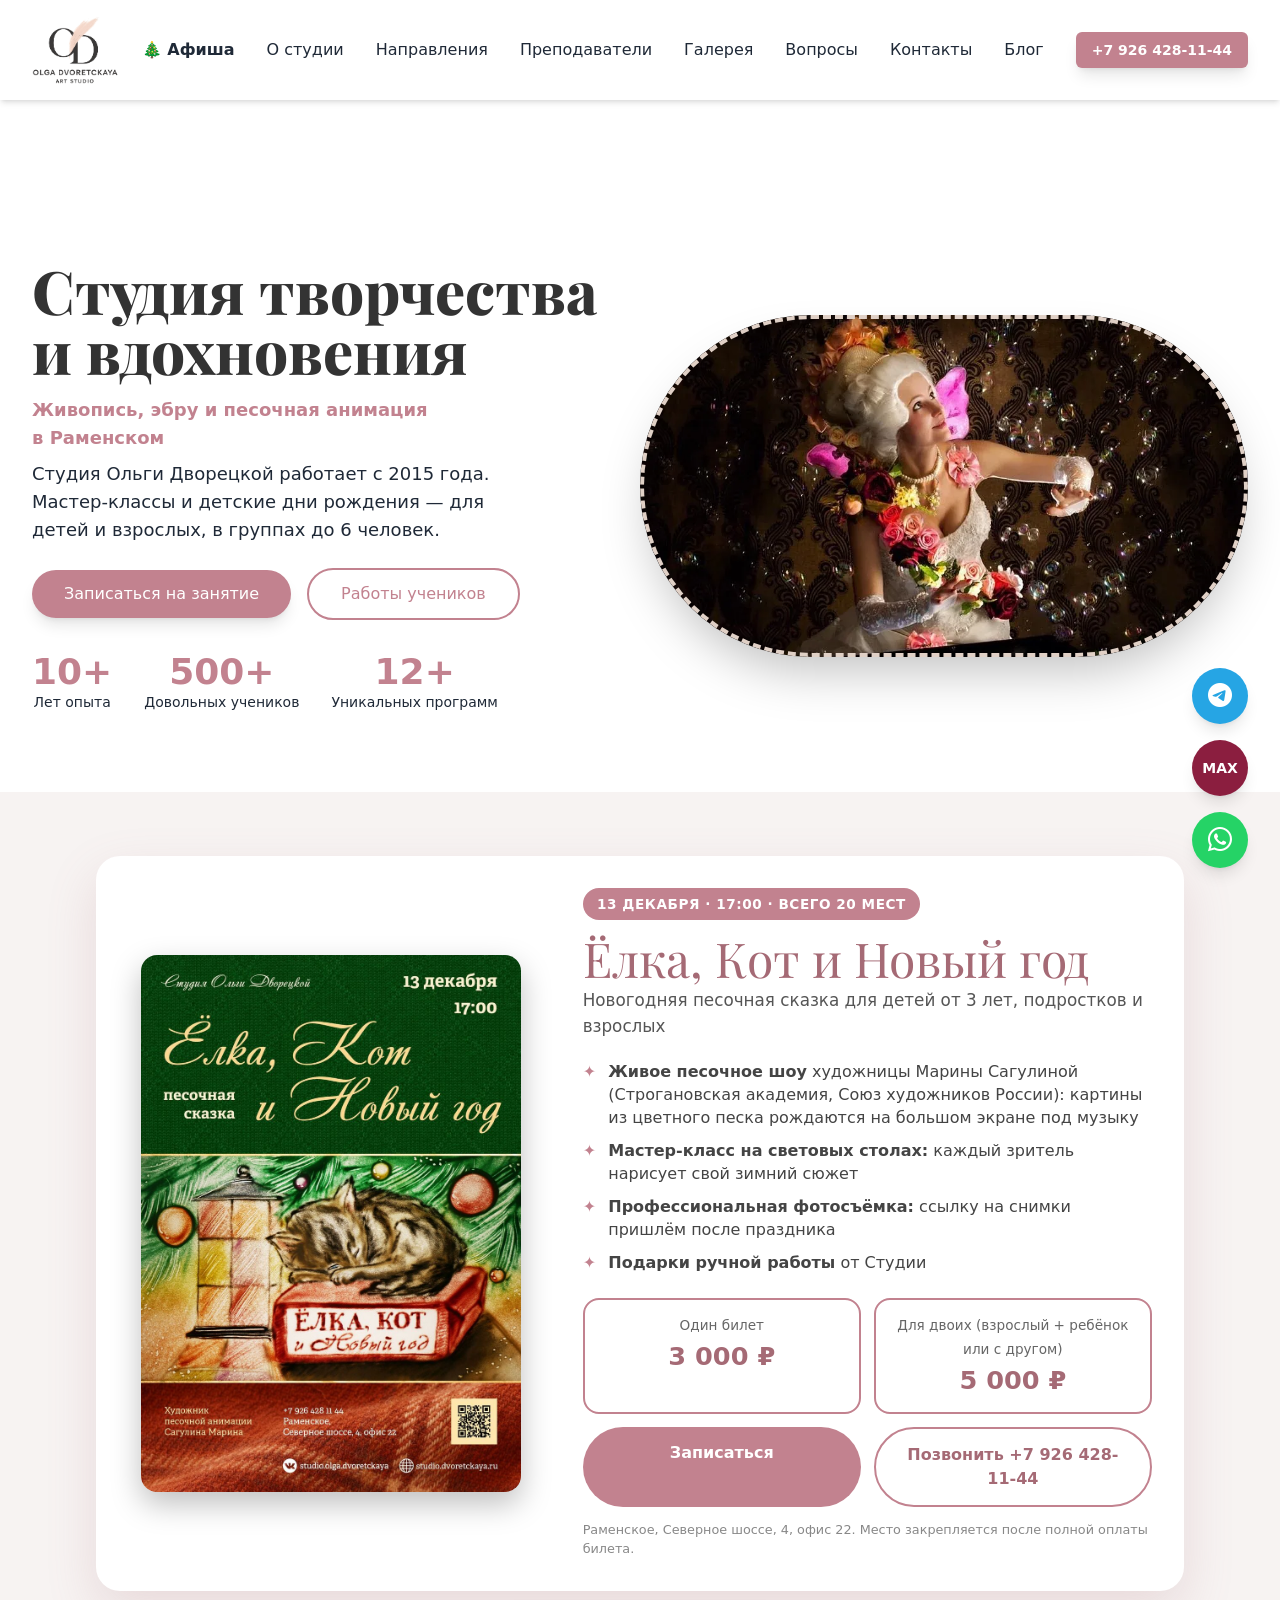
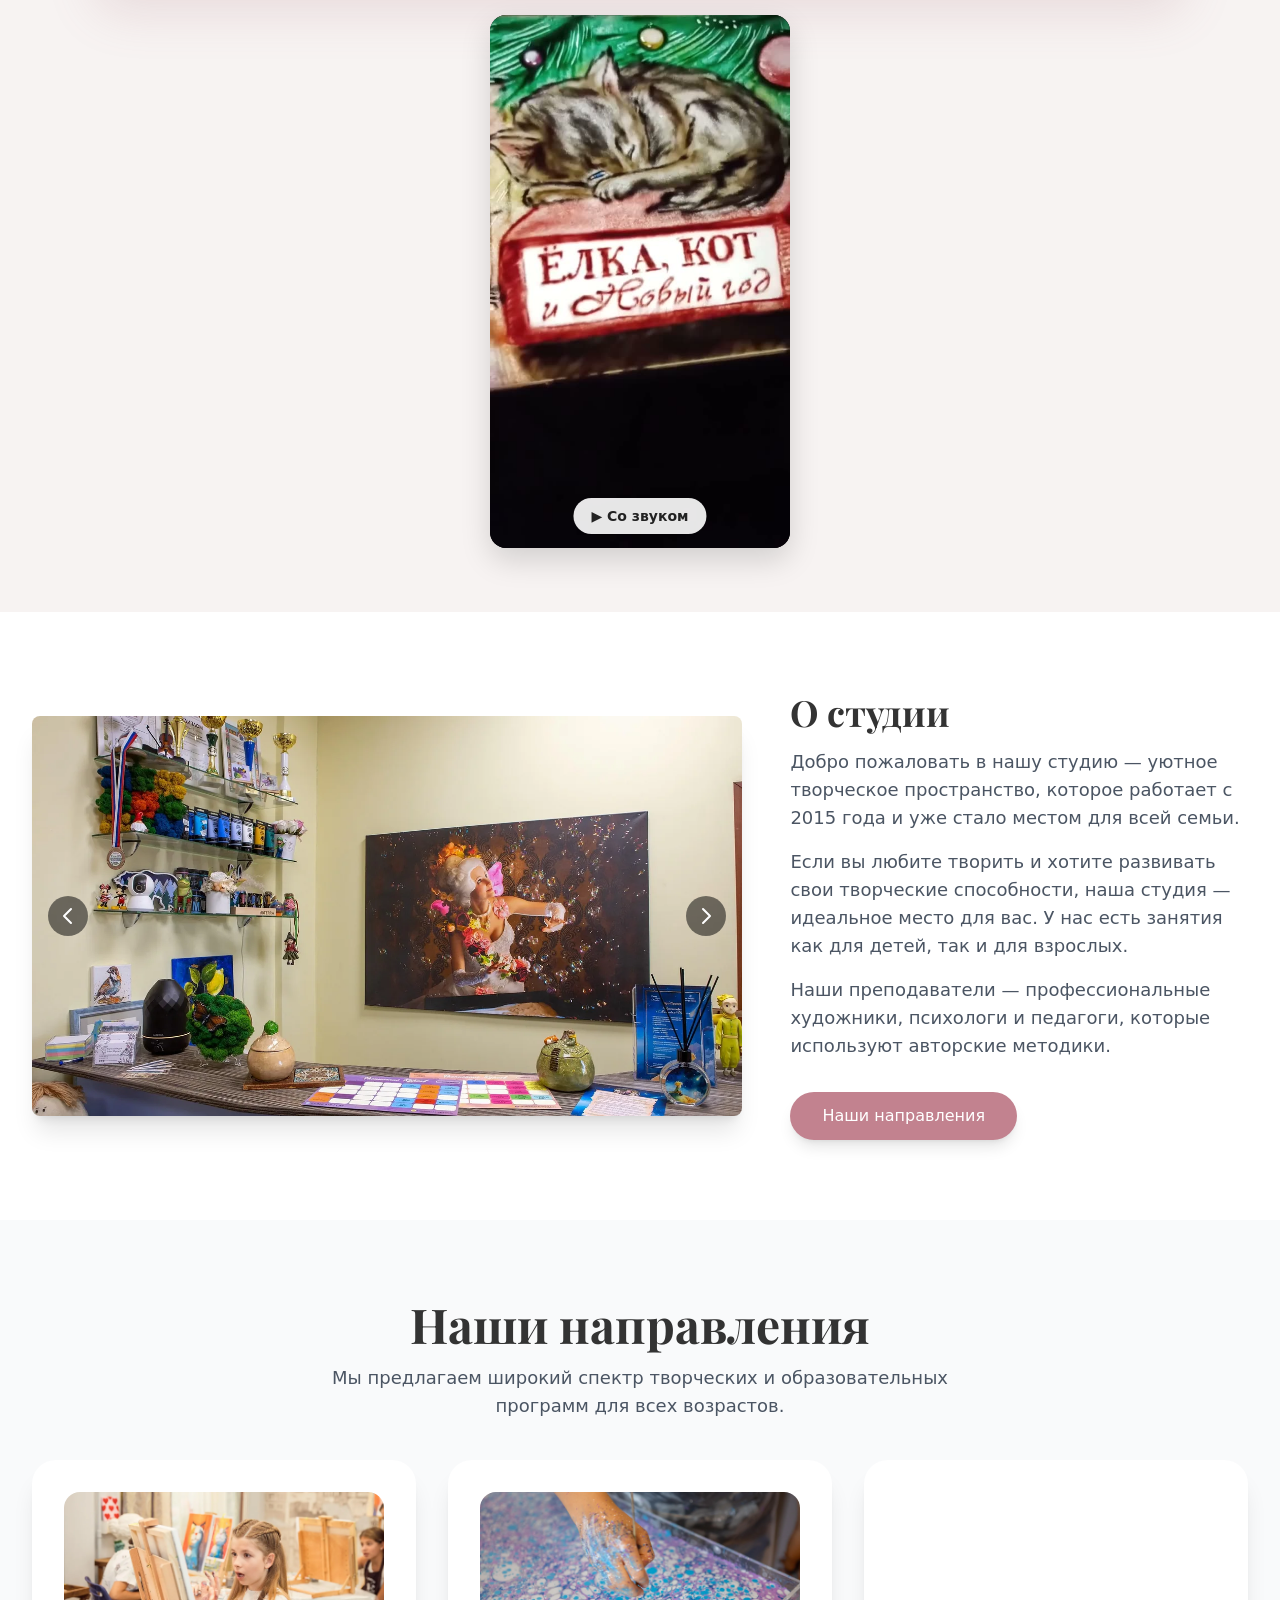
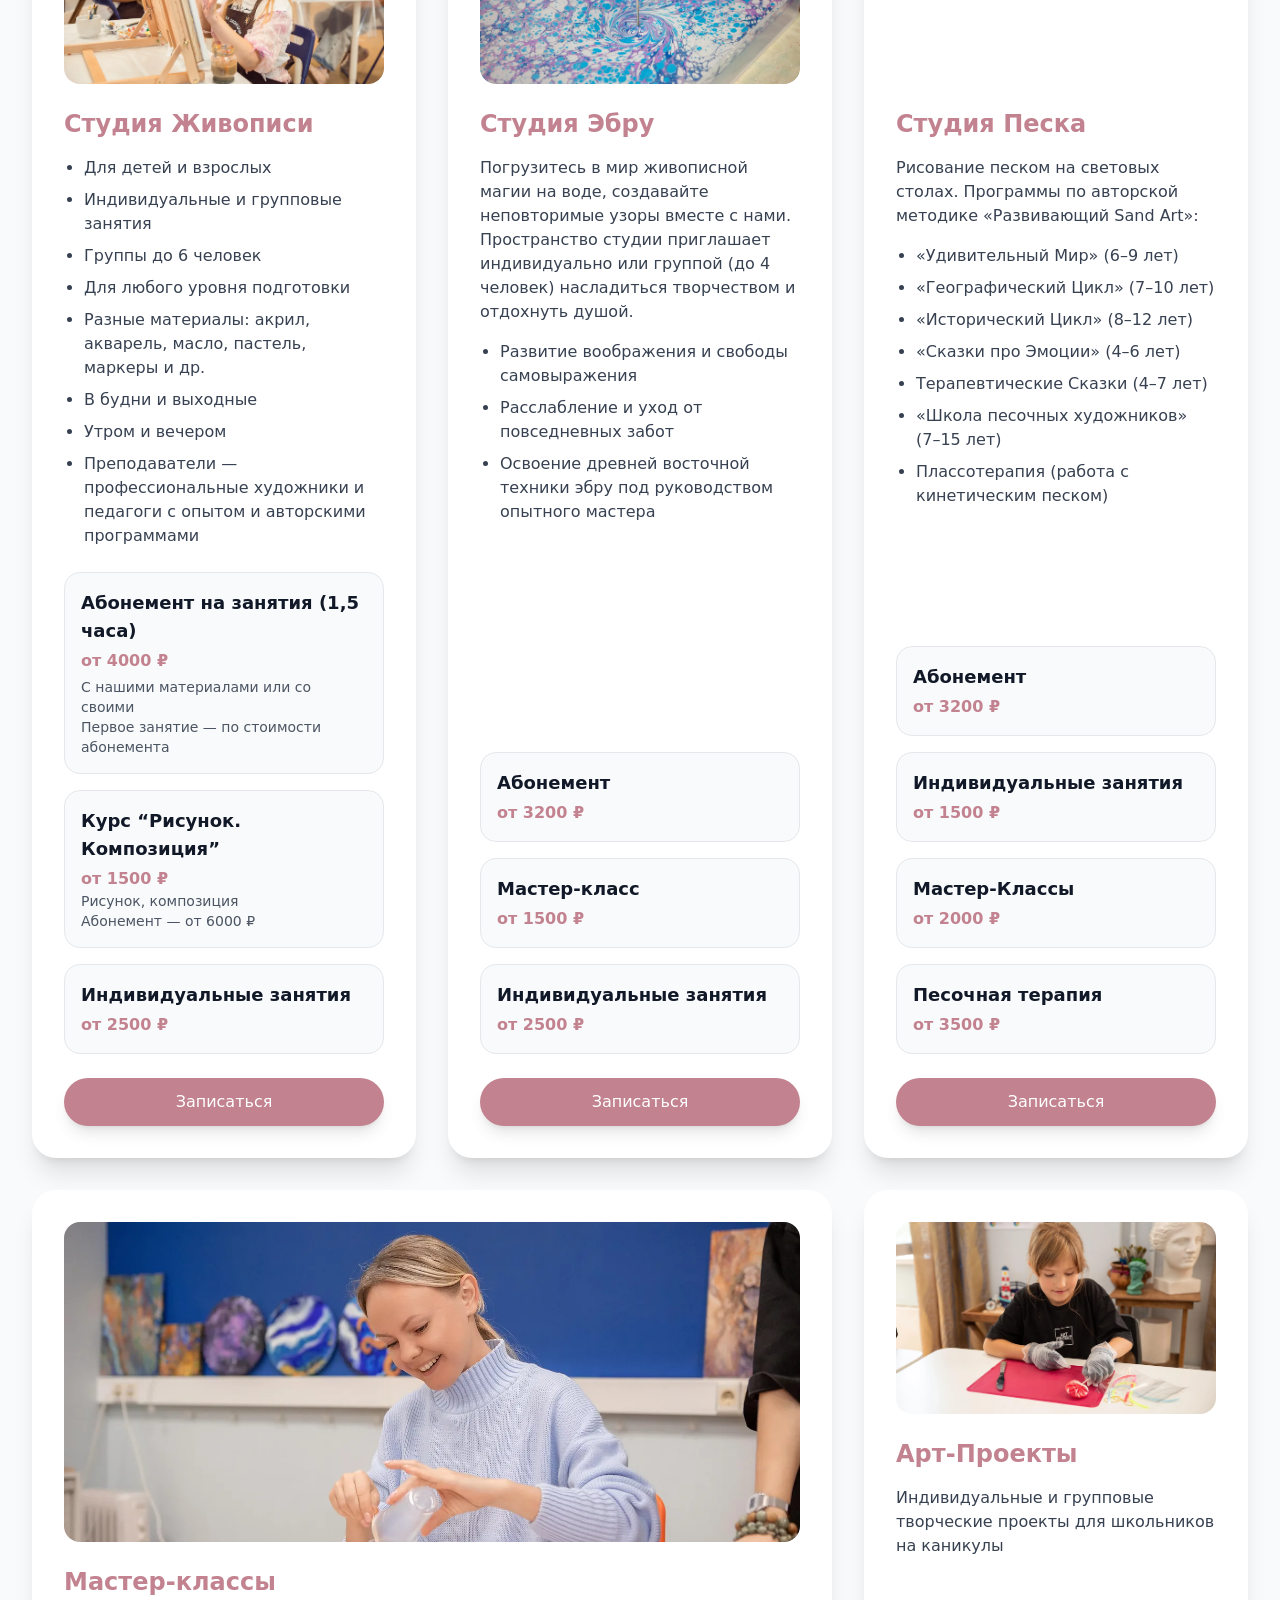
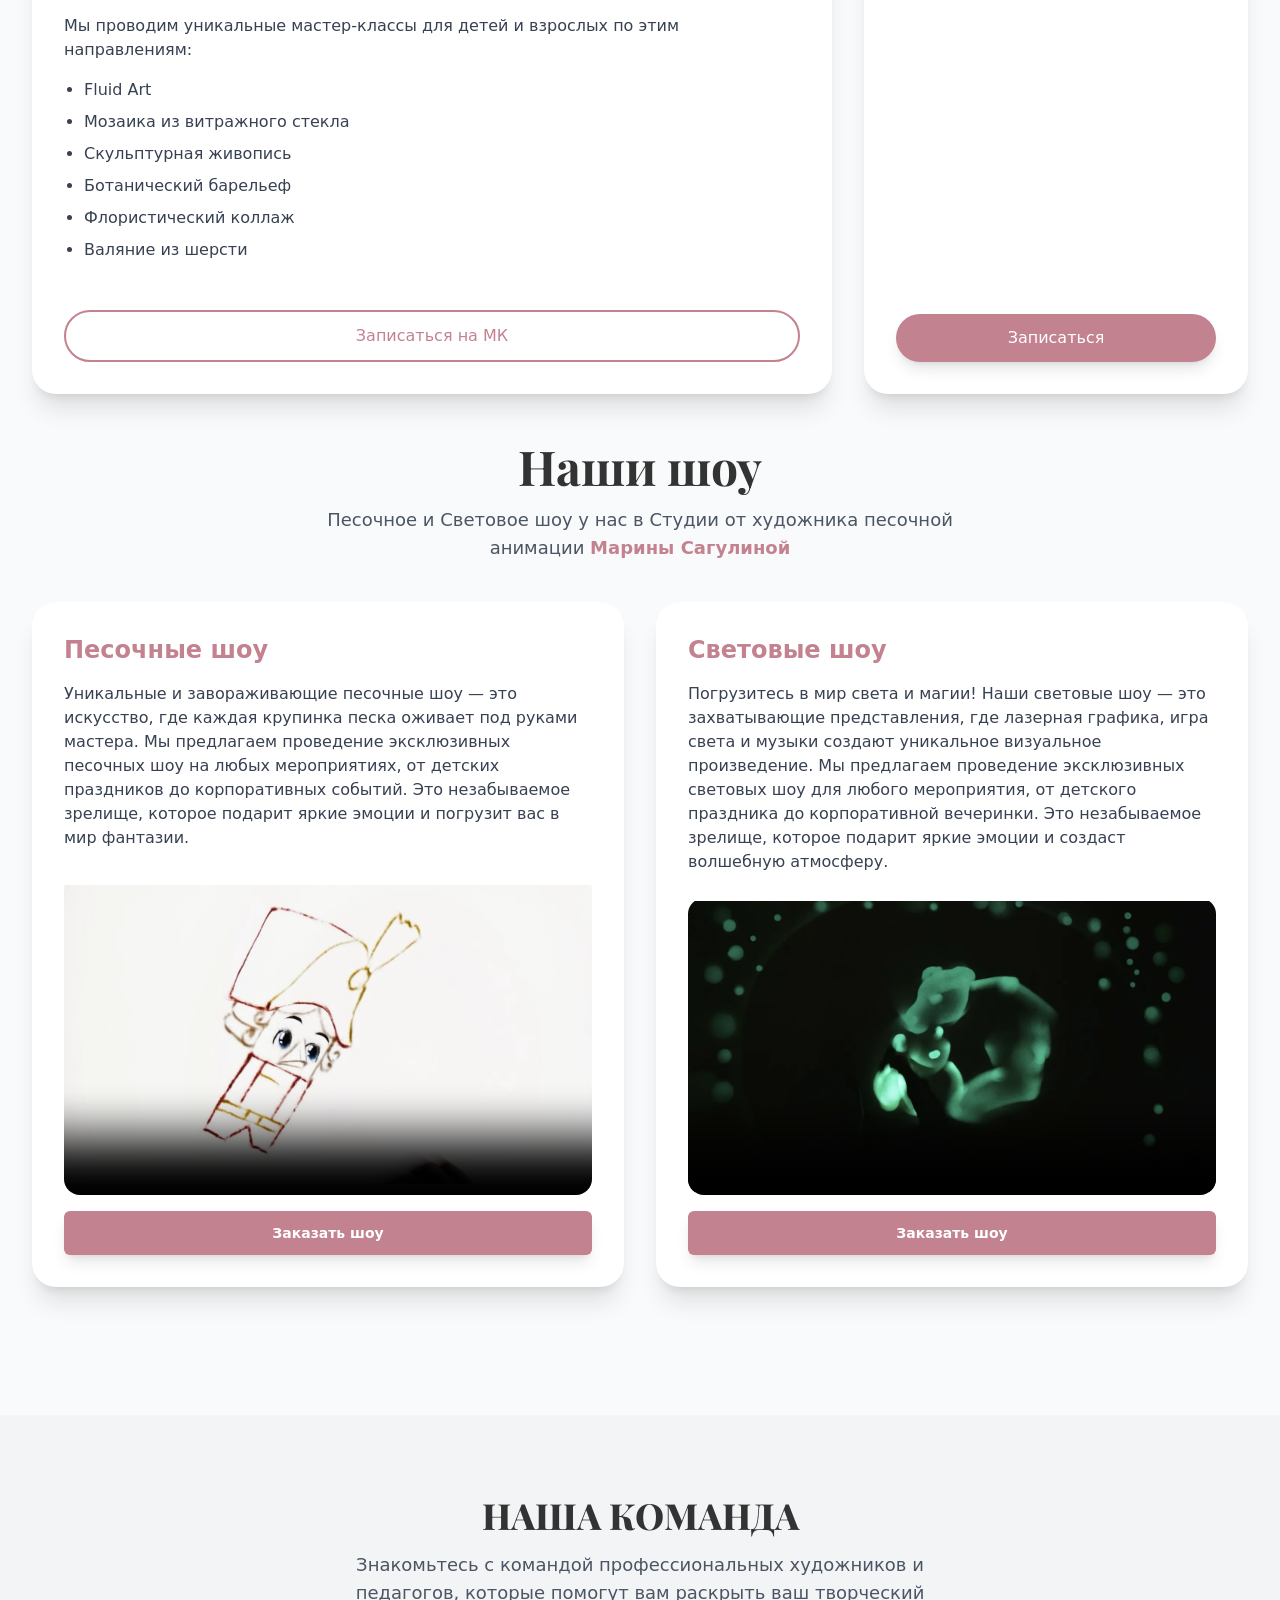
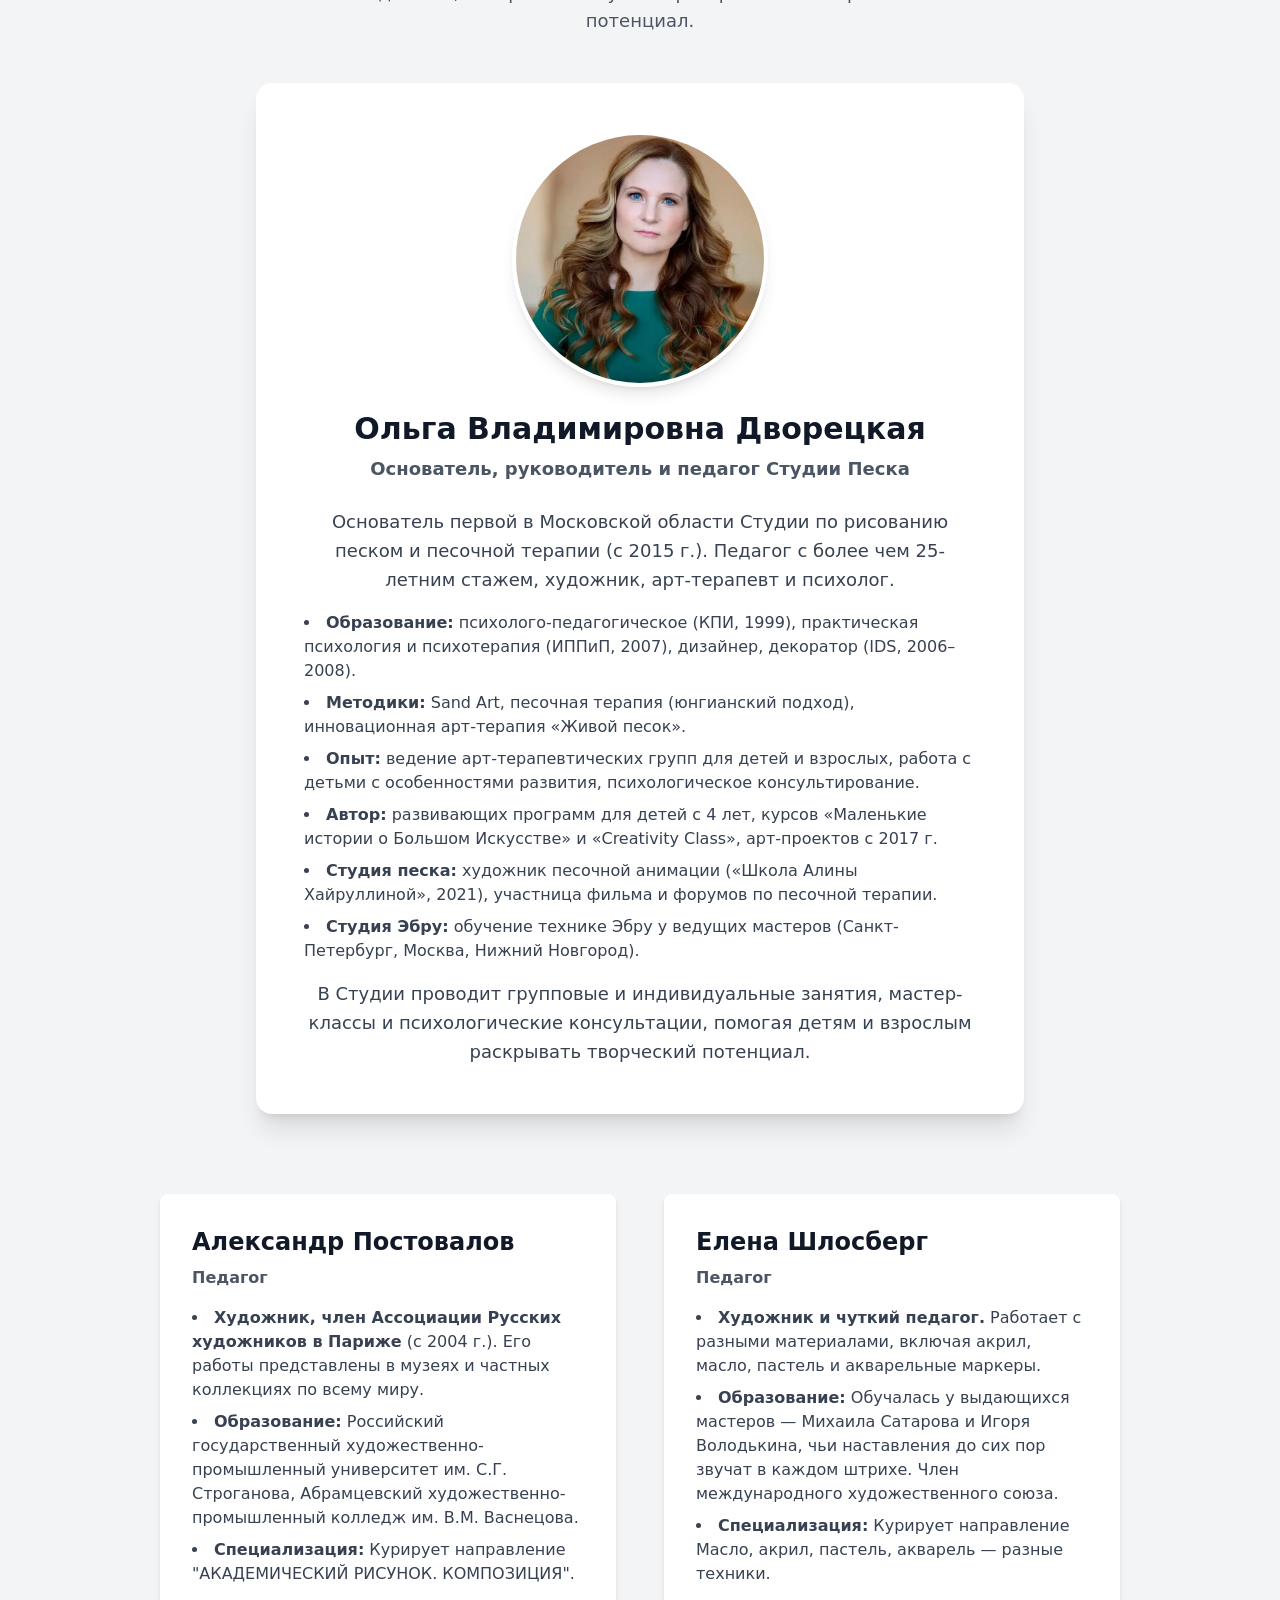
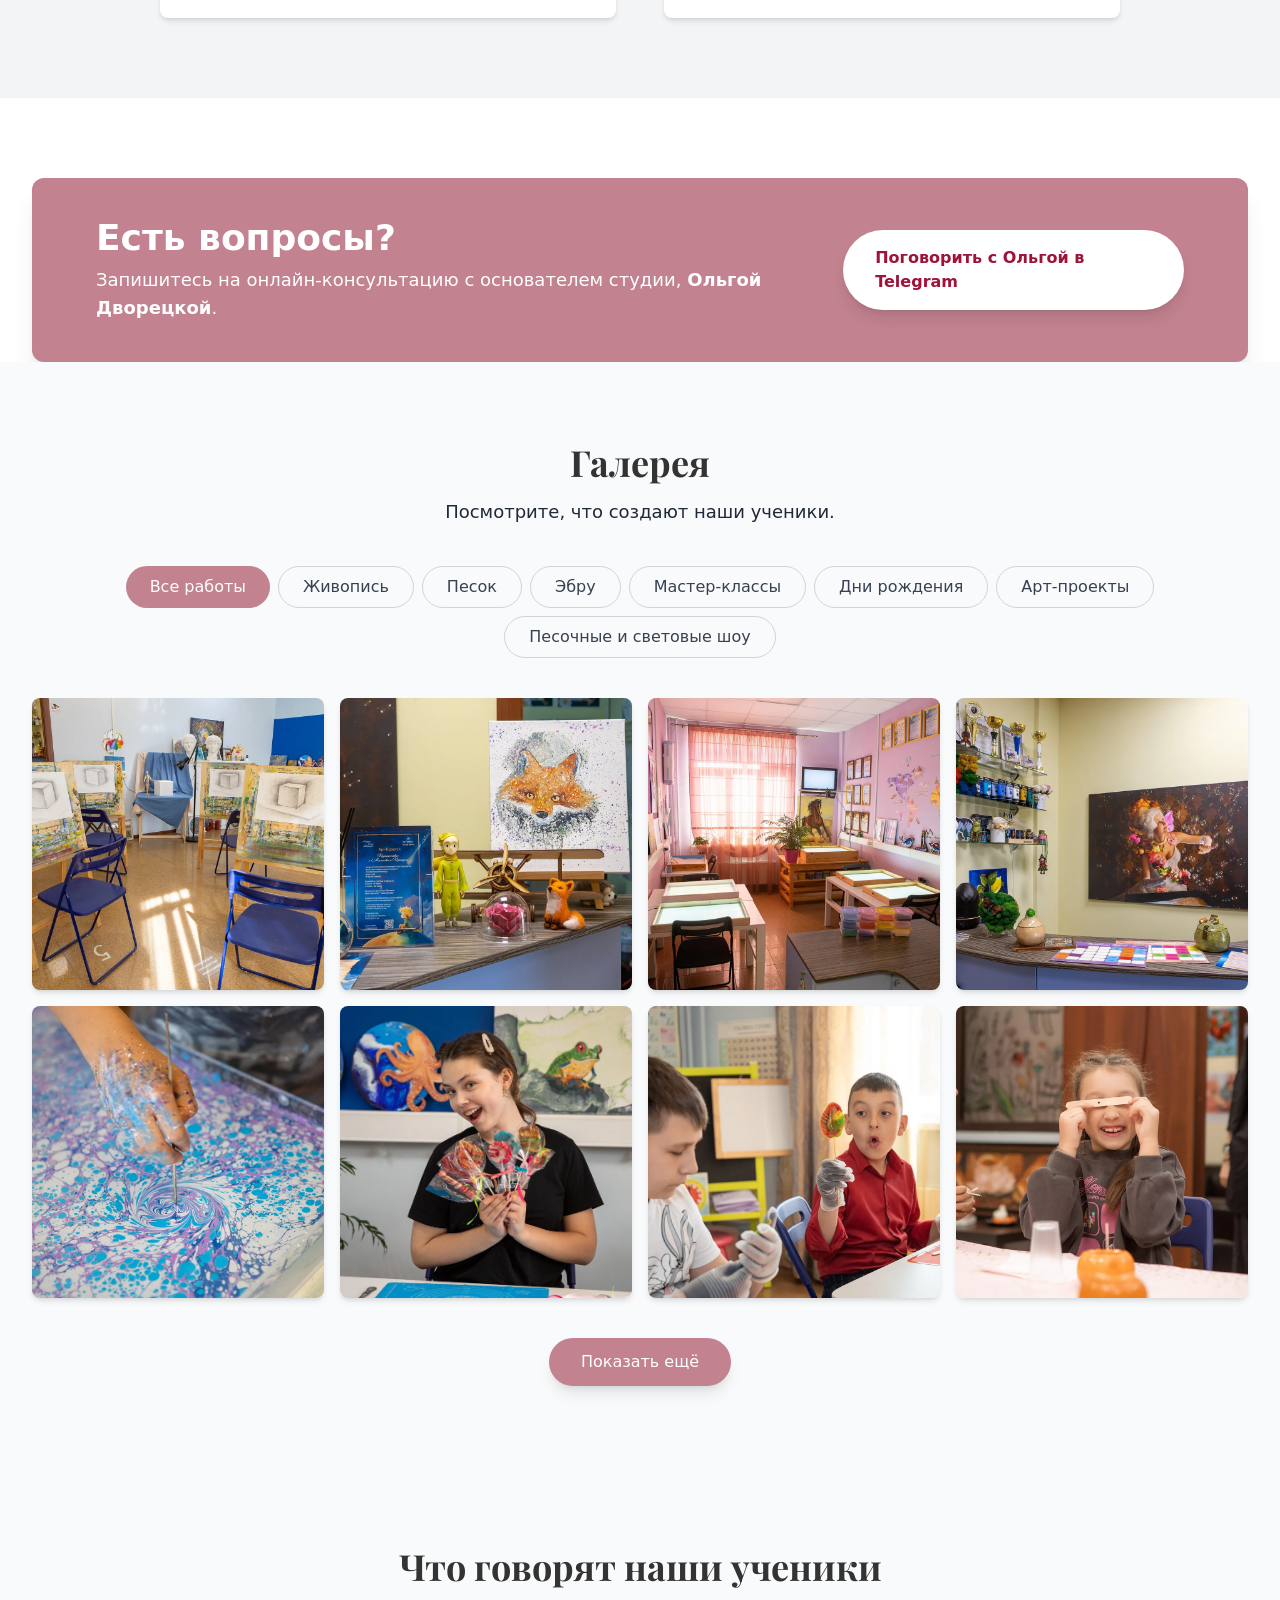
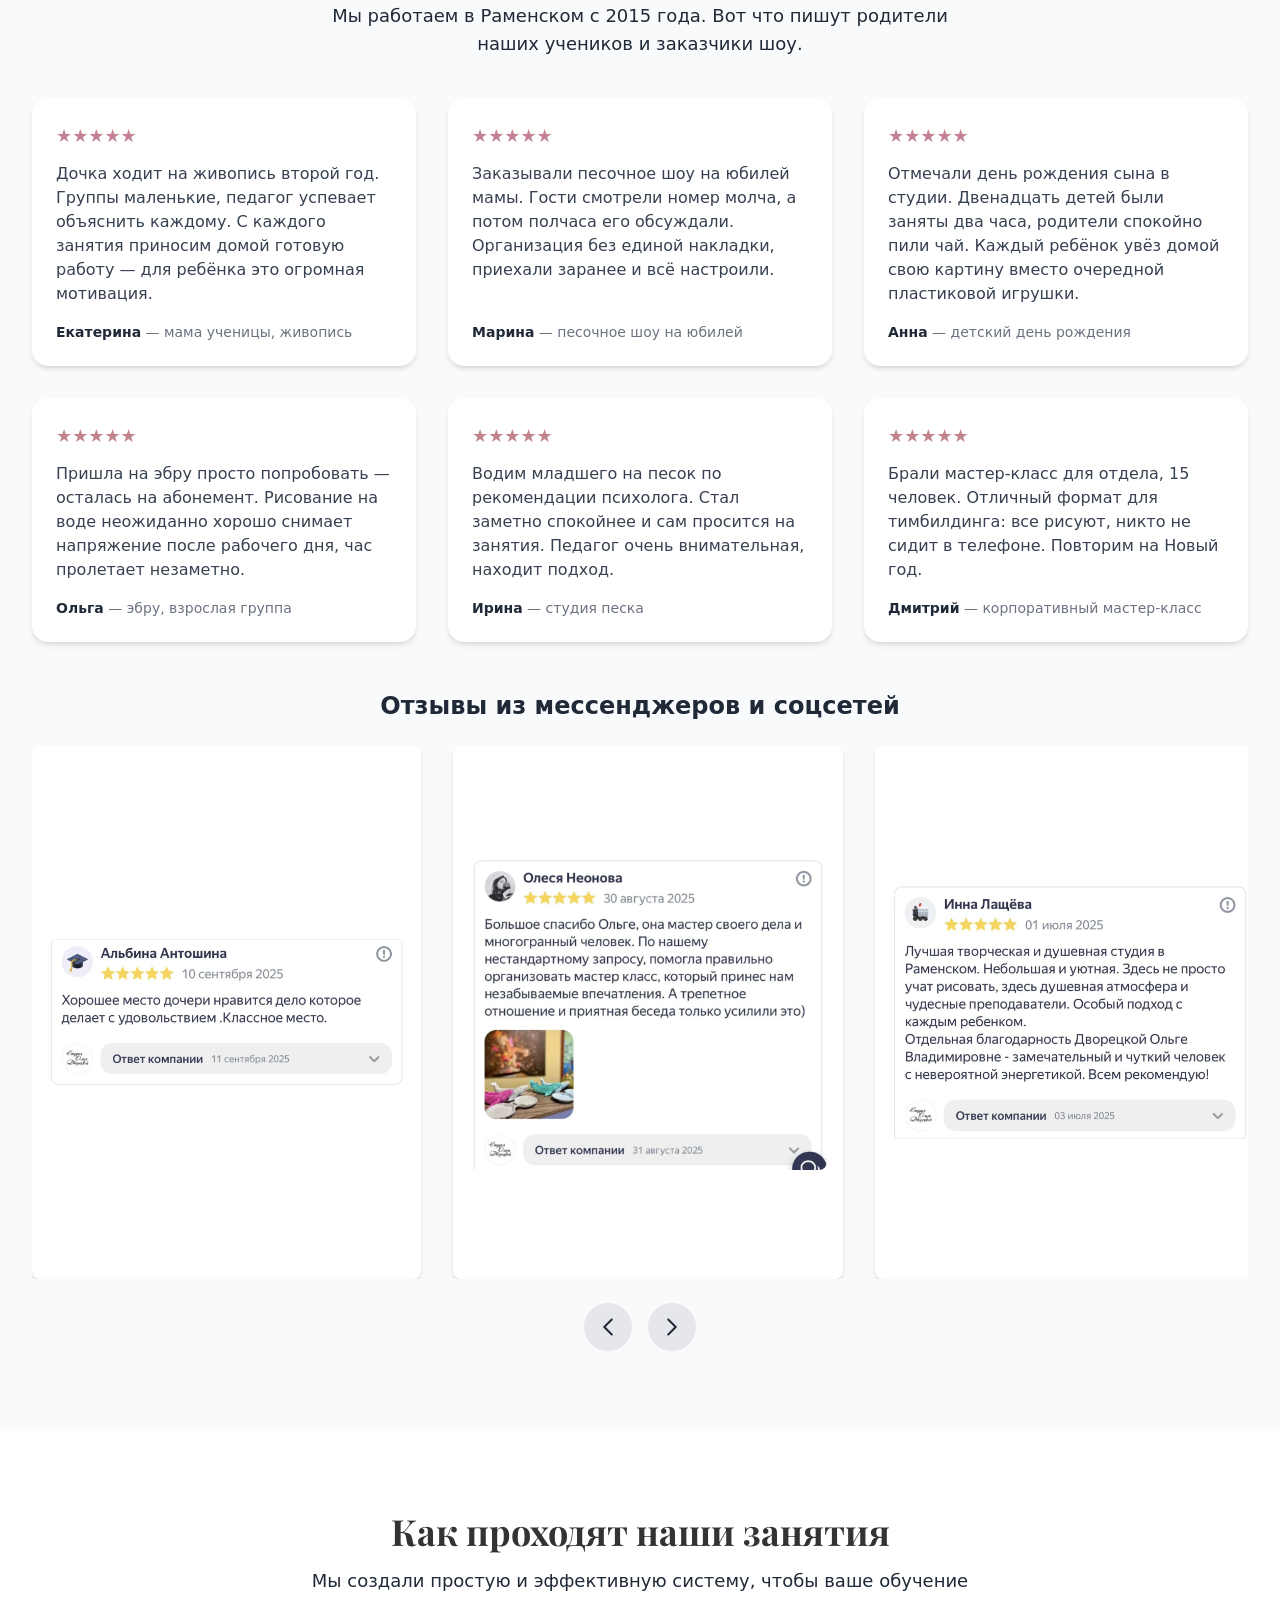
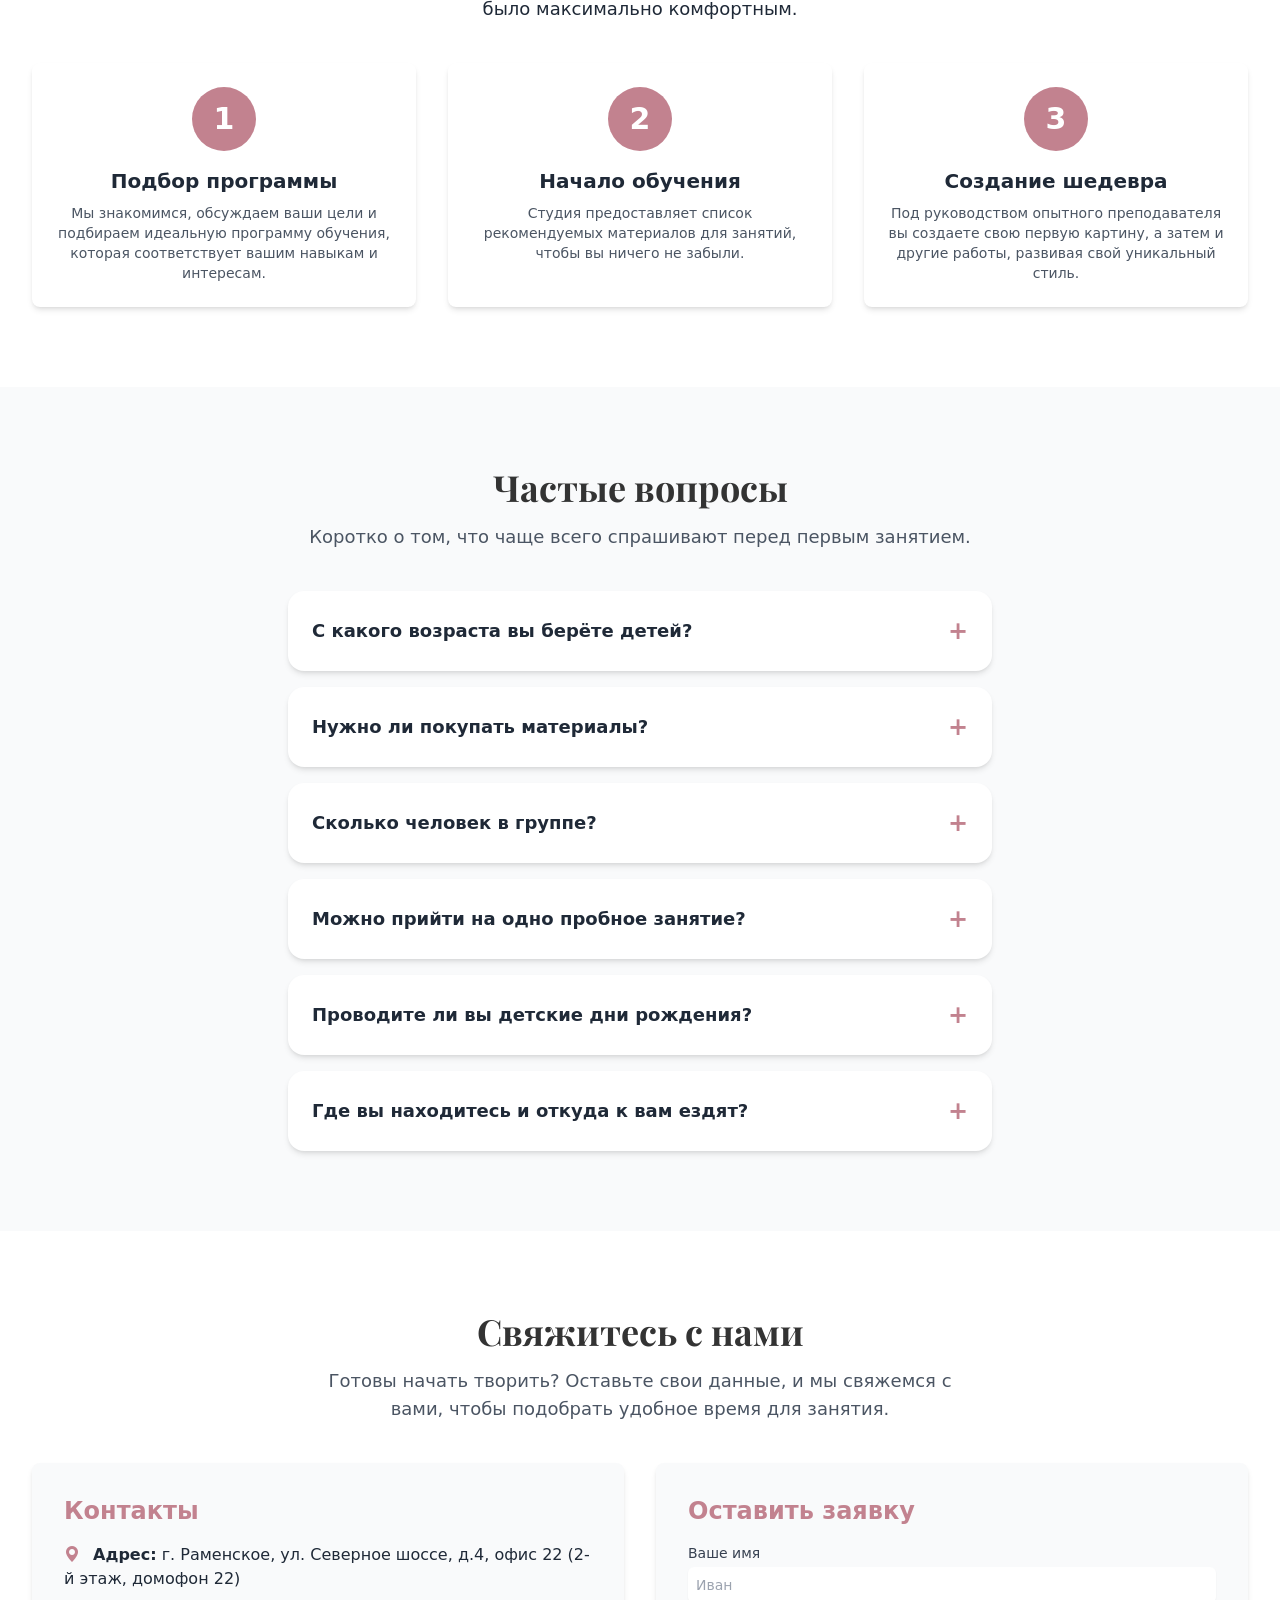
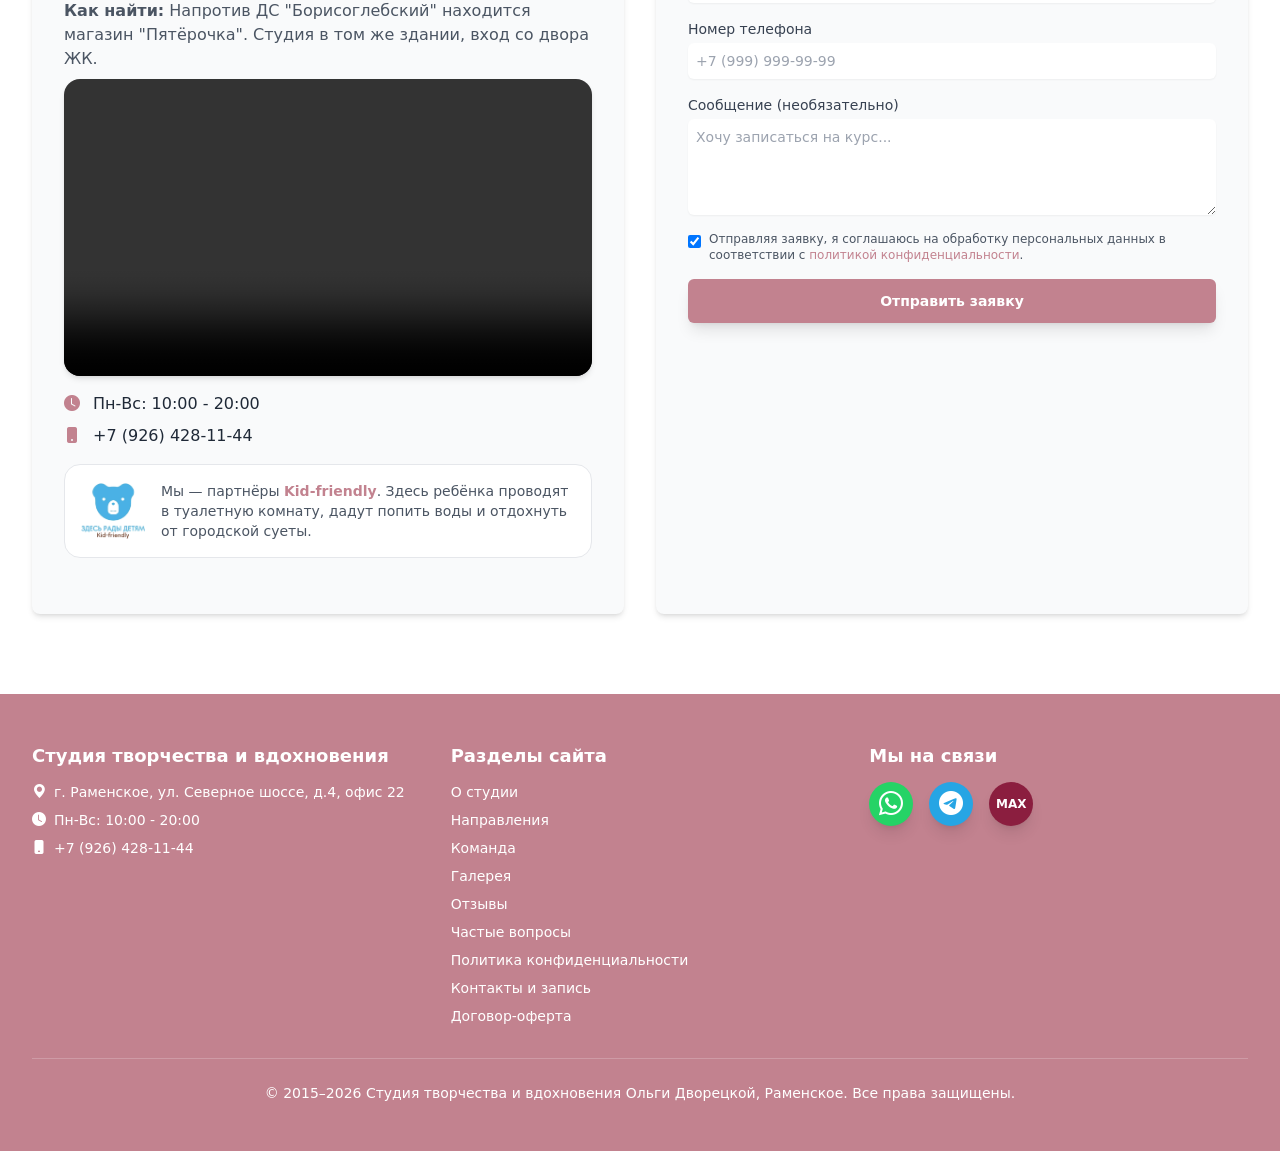
==== index.html @ 4e9216a2 "Видео в афише: звук и кнопки управления" ====
<!DOCTYPE html>
<html lang="ru">
<head>
    <meta charset="utf-8"/>
    <meta content="width=device-width, initial-scale=1.0" name="viewport"/>
    <title>Студия рисования, эбру и песочной анимации в Раменском — курсы и мастер-классы</title>
    <meta content="Студия Ольги Дворецкой в Раменском: живопись, эбру, песочная анимация, мастер-классы и детские дни рождения. Группы до 6 человек, занятия для детей и взрослых с 2015 года."
          name="description"/>
    <meta content="index, follow" name="robots"/>
    <link href="https://studio.dvoretckaya.ru/" rel="canonical"/>
    <meta content="website" property="og:type"/>
    <meta content="https://studio.dvoretckaya.ru" property="og:url"/>
    <meta content="Студия творчества и вдохновения" property="og:title"/>
    <meta content="От песочных картин до живописи и мастер-классов — открываем мир вашего таланта."
          property="og:description"/>
    <meta content="https://studio.dvoretckaya.ru/img/og-image.jpg" property="og:image"/>
    <meta content="1200" property="og:image:width"/>
    <meta content="630" property="og:image:height"/>
    <meta content="Студия творчества и вдохновения Ольги Дворецкой в Раменском" property="og:image:alt"/>
    <meta content="ru_RU" property="og:locale"/>
    <meta content="Студия творчества и вдохновения" property="og:site_name"/>
    <meta content="summary_large_image" name="twitter:card"/>
    <meta content="Курсы рисования, эбру и песочной анимации в Раменском" name="twitter:title"/>
    <meta content="Занятия и мастер-классы для детей и взрослых. Группы до 6 человек, Северное шоссе, д. 4." name="twitter:description"/>
    <meta content="https://studio.dvoretckaya.ru/img/og-image.jpg" name="twitter:image"/>
    <meta content="#C2828F" name="theme-color"/>
    <meta content="Раменское" name="geo.placename"/>
    <meta content="RU-MOS" name="geo.region"/>
    <link href="img/favicon.png" rel="icon" type="image/png"/>
    <link href="img/favicon.png" rel="apple-touch-icon"/>
    <script type="application/ld+json">
{
  "@context": "https://schema.org",
  "@graph": [
    {
      "@type": [
        "EducationalOrganization",
        "LocalBusiness"
      ],
      "@id": "https://studio.dvoretckaya.ru/#organization",
      "name": "Студия творчества и вдохновения Ольги Дворецкой",
      "alternateName": "Студия Дворецкой",
      "url": "https://studio.dvoretckaya.ru/",
      "image": "https://studio.dvoretckaya.ru/img/og-image.jpg",
      "logo": "https://studio.dvoretckaya.ru/img/Elegant-Art-Studio-Logo.webp",
      "description": "Курсы и мастер-классы по живописи, эбру и песочной анимации для детей и взрослых в Раменском. Детские дни рождения, песочные и световые шоу.",
      "priceRange": "500-5000 RUB",
      "currenciesAccepted": "RUB",
      "foundingDate": "2015",
      "address": {
        "@type": "PostalAddress",
        "streetAddress": "Северное шоссе, д. 4, офис 22",
        "addressLocality": "Раменское",
        "addressRegion": "Московская область",
        "postalCode": "140100",
        "addressCountry": "RU"
      },
      "geo": {
        "@type": "GeoCoordinates",
        "latitude": 55.567,
        "longitude": 38.23
      },
      "areaServed": [
        {
          "@type": "City",
          "name": "Раменское"
        },
        {
          "@type": "City",
          "name": "Жуковский"
        },
        {
          "@type": "City",
          "name": "Быково"
        },
        {
          "@type": "City",
          "name": "Люберцы"
        },
        {
          "@type": "City",
          "name": "Бронницы"
        }
      ],
      "openingHoursSpecification": [
        {
          "@type": "OpeningHoursSpecification",
          "dayOfWeek": [
            "Monday",
            "Tuesday",
            "Wednesday",
            "Thursday",
            "Friday",
            "Saturday",
            "Sunday"
          ],
          "opens": "10:00",
          "closes": "21:00"
        }
      ],
      "telephone": "+7-926-428-11-44",
      "sameAs": [
        "https://vk.com/studio.olga.dvoretckaya",
        "https://t.me/+79264281144",
        "https://wa.me/+79264281144"
      ],
      "founder": {
        "@type": "Person",
        "name": "Ольга Владимировна Дворецкая",
        "jobTitle": "Основатель и преподаватель студии"
      },
      "aggregateRating": {
        "@type": "AggregateRating",
        "ratingValue": "5.0",
        "reviewCount": "6",
        "bestRating": "5"
      },
      "review": [
        {
          "@type": "Review",
          "author": {
            "@type": "Person",
            "name": "Екатерина"
          },
          "reviewRating": {
            "@type": "Rating",
            "ratingValue": "5",
            "bestRating": "5"
          },
          "reviewBody": "Дочка ходит на живопись второй год. Группы маленькие, педагог успевает каждому объяснить. Домой приносим готовую работу с каждого занятия."
        },
        {
          "@type": "Review",
          "author": {
            "@type": "Person",
            "name": "Марина"
          },
          "reviewRating": {
            "@type": "Rating",
            "ratingValue": "5",
            "bestRating": "5"
          },
          "reviewBody": "Заказывали песочное шоу на юбилей. Гости смотрели молча весь номер, а потом полчаса обсуждали. Организация без единой накладки."
        },
        {
          "@type": "Review",
          "author": {
            "@type": "Person",
            "name": "Анна"
          },
          "reviewRating": {
            "@type": "Rating",
            "ratingValue": "5",
            "bestRating": "5"
          },
          "reviewBody": "Отмечали день рождения сына в студии. Двенадцать детей были заняты два часа, родители пили чай. Каждый ребёнок увёз свою картину."
        },
        {
          "@type": "Review",
          "author": {
            "@type": "Person",
            "name": "Ольга"
          },
          "reviewRating": {
            "@type": "Rating",
            "ratingValue": "5",
            "bestRating": "5"
          },
          "reviewBody": "Пришла на эбру просто попробовать — осталась на абонемент. Рисование на воде неожиданно хорошо снимает напряжение после работы."
        },
        {
          "@type": "Review",
          "author": {
            "@type": "Person",
            "name": "Ирина"
          },
          "reviewRating": {
            "@type": "Rating",
            "ratingValue": "5",
            "bestRating": "5"
          },
          "reviewBody": "Водим младшего на песок по рекомендации психолога. Стал спокойнее, охотно идёт на занятия. Педагог очень внимательная."
        },
        {
          "@type": "Review",
          "author": {
            "@type": "Person",
            "name": "Дмитрий"
          },
          "reviewRating": {
            "@type": "Rating",
            "ratingValue": "5",
            "bestRating": "5"
          },
          "reviewBody": "Брали мастер-класс для отдела, 15 человек. Формат отличный для тимбилдинга — все рисуют, никто не в телефоне."
        }
      ]
    },
    {
      "@type": "WebSite",
      "@id": "https://studio.dvoretckaya.ru/#website",
      "url": "https://studio.dvoretckaya.ru/",
      "name": "Студия творчества и вдохновения",
      "inLanguage": "ru-RU",
      "publisher": {
        "@id": "https://studio.dvoretckaya.ru/#organization"
      }
    },
    {
      "@type": "ItemList",
      "name": "Направления студии",
      "itemListElement": [
        {
          "@type": "ListItem",
          "position": 1,
          "item": {
            "@type": "Course",
            "name": "Студия живописи",
            "description": "Занятия живописью и рисунком для детей и взрослых, группы до 6 человек.",
            "provider": {
              "@id": "https://studio.dvoretckaya.ru/#organization"
            },
            "hasCourseInstance": {
              "@type": "CourseInstance",
              "courseMode": "onsite",
              "location": {
                "@type": "Place",
                "name": "Раменское, Северное шоссе, д. 4"
              }
            }
          }
        },
        {
          "@type": "ListItem",
          "position": 2,
          "item": {
            "@type": "Course",
            "name": "Студия эбру",
            "description": "Рисование на воде: абонементы, мастер-классы и индивидуальные занятия.",
            "provider": {
              "@id": "https://studio.dvoretckaya.ru/#organization"
            },
            "hasCourseInstance": {
              "@type": "CourseInstance",
              "courseMode": "onsite",
              "location": {
                "@type": "Place",
                "name": "Раменское, Северное шоссе, д. 4"
              }
            }
          }
        },
        {
          "@type": "ListItem",
          "position": 3,
          "item": {
            "@type": "Course",
            "name": "Студия песка",
            "description": "Рисование песком и песочная терапия для детей и взрослых.",
            "provider": {
              "@id": "https://studio.dvoretckaya.ru/#organization"
            },
            "hasCourseInstance": {
              "@type": "CourseInstance",
              "courseMode": "onsite",
              "location": {
                "@type": "Place",
                "name": "Раменское, Северное шоссе, д. 4"
              }
            }
          }
        },
        {
          "@type": "ListItem",
          "position": 4,
          "item": {
            "@type": "Course",
            "name": "Творческие мастер-классы",
            "description": "Разовые мастер-классы для компаний, семей и детских групп.",
            "provider": {
              "@id": "https://studio.dvoretckaya.ru/#organization"
            },
            "hasCourseInstance": {
              "@type": "CourseInstance",
              "courseMode": "onsite",
              "location": {
                "@type": "Place",
                "name": "Раменское, Северное шоссе, д. 4"
              }
            }
          }
        },
        {
          "@type": "ListItem",
          "position": 5,
          "item": {
            "@type": "Course",
            "name": "Арт-проекты",
            "description": "Каникулярные и сезонные арт-проекты для школьников.",
            "provider": {
              "@id": "https://studio.dvoretckaya.ru/#organization"
            },
            "hasCourseInstance": {
              "@type": "CourseInstance",
              "courseMode": "onsite",
              "location": {
                "@type": "Place",
                "name": "Раменское, Северное шоссе, д. 4"
              }
            }
          }
        }
      ]
    },
    {
      "@type": "FAQPage",
      "mainEntity": [
        {
          "@type": "Question",
          "name": "С какого возраста берёте детей?",
          "acceptedAnswer": {
            "@type": "Answer",
            "text": "На песочную анимацию и эбру берём с 4 лет, на живопись — с 5–6 лет. Для взрослых ограничений нет: у нас занимаются и те, кто никогда не держал кисть."
          }
        },
        {
          "@type": "Question",
          "name": "Нужно ли покупать материалы?",
          "acceptedAnswer": {
            "@type": "Answer",
            "text": "Нет. Краски, холсты, бумага, песок и всё остальное входят в стоимость занятия. Приходить нужно только с собой."
          }
        },
        {
          "@type": "Question",
          "name": "Сколько человек в группе?",
          "acceptedAnswer": {
            "@type": "Answer",
            "text": "До 6 человек. Это позволяет преподавателю подойти к каждому ученику на каждом занятии."
          }
        },
        {
          "@type": "Question",
          "name": "Можно прийти на одно пробное занятие?",
          "acceptedAnswer": {
            "@type": "Answer",
            "text": "Да, можно прийти на разовое занятие или мастер-класс, а абонемент оформить позже, если понравится."
          }
        },
        {
          "@type": "Question",
          "name": "Проводите ли вы детские дни рождения?",
          "acceptedAnswer": {
            "@type": "Answer",
            "text": "Да. Мы проводим дни рождения в студии: творческая программа на 1,5–2 часа, все материалы и работа, которую каждый гость забирает домой. Доступны песочное и световое шоу."
          }
        },
        {
          "@type": "Question",
          "name": "Где вы находитесь и как добраться?",
          "acceptedAnswer": {
            "@type": "Answer",
            "text": "Раменское, Северное шоссе, д. 4, офис 22. Мы работаем с жителями Раменского, Жуковского, Быково, Бронниц и Люберец."
          }
        }
      ]
    },
    {
      "@type": "VideoObject",
      "name": "Песочное шоу в студии Ольги Дворецкой",
      "description": "Фрагмент песочного шоу художника песочной анимации Марины Сагулиной.",
      "thumbnailUrl": "https://studio.dvoretckaya.ru/img/pesochnoe-shou.webp",
      "contentUrl": "https://studio.dvoretckaya.ru/img/pesochnoe-shou.mp4",
      "uploadDate": "2026-01-15"
    },
    {
      "@type": "VideoObject",
      "name": "Световое шоу в студии Ольги Дворецкой",
      "description": "Фрагмент светового шоу для праздников и корпоративных мероприятий.",
      "thumbnailUrl": "https://studio.dvoretckaya.ru/img/svetovoe-shou.webp",
      "contentUrl": "https://studio.dvoretckaya.ru/img/svetovoe-shou.mp4",
      "uploadDate": "2026-01-15"
    }
  ]
}
    </script>
    <link href="https://fonts.googleapis.com" rel="preconnect"/>
    <link crossorigin="" href="https://fonts.gstatic.com" rel="preconnect"/>
    <link href="css/tailwind.min.css" rel="stylesheet"/>
    <link href="https://cdn.jsdelivr.net/npm/bootstrap-icons@1.11.3/font/bootstrap-icons.min.css" media="print" onload="this.media='all'" rel="stylesheet"/>
    <link href="https://fonts.googleapis.com/css2?family=Montserrat:wght@400;500;600;700&amp;family=Playfair+Display:wght@700&amp;display=swap"
          rel="stylesheet"/>
        <style>
        :root {
          --primary-color: #C2828F;
          --secondary-color: #A56A75;
          --bg-light: #f7f3f2;
          --text-dark: #333;
        }

        html, body {
          overflow-x: hidden;
          max-width: 100%;
        }
        body {
          font-family: 'Montserrat', sans-serif;
          color: var(--text-dark);
        }
        .logo-text, .btn-primary {
          background-color: var(--primary-color);
          color: white;
        }
        .btn-primary:hover {
          background-color: var(--secondary-color);
        }
        .btn-outline {
          border-color: var(--primary-color);
          color: var(--primary-color);
        }
        .btn-outline:hover {
          background-color: var(--primary-color);
          color: white;
        }
        .hero-title, .section-title {
          font-family: 'Playfair Display', serif;
          color: var(--text-dark);
        }
        .section-title {
          color: var(--text-dark);
        }
        .hover-scale {
          transition: transform 0.3s ease-in-out;
        }
        .hover-scale:hover {
          transform: scale(1.05);
        }
        .shadow-hover:hover {
          box-shadow: 0 10px 15px -3px rgba(0, 0, 0, 0.1), 0 4px 6px -2px rgba(0, 0, 0, 0.05);
        }
        .image-container {
              position: relative;
              width: 100%;
              padding-top: 100%;
              overflow: hidden;
          }
          .faq-item summary { list-style: none; }
          .faq-item summary::-webkit-details-marker { display: none; }
          .faq-item[open] .faq-icon { transform: rotate(45deg); }
          .contact-fab { width: 3.5rem; height: 3.5rem; }
          @media (max-width: 640px) {
              .yandex-badge-box { overflow: hidden; max-width: 100%; }
              .contact-fab-wrap { right: 1rem; bottom: 1rem; }
              .contact-fab { width: 2.75rem; height: 2.75rem; padding: 0.625rem; }
              .contact-fab i, .contact-fab span { font-size: 1.1rem; }
          }
          .image-container img {
              position: absolute;
              top: 0;
              left: 0;
              width: 100%;
              height: 100%;
              object-fit: cover;
              cursor: pointer;
          }
          #modal-gallery {
              position: fixed;
              inset: 0;
              background: rgba(0, 0, 0, 0.9);
              display: flex;
              align-items: center;
              justify-content: center;
              z-index: 50;
              opacity: 0;
              pointer-events: none;
              transition: opacity 0.3s ease-in-out;
          }
          #modal-gallery.visible {
              opacity: 1;
              pointer-events: auto;
          }
          #feedback-container {
      display: flex; /* Используем Flexbox */
      overflow-x: auto; /* Позволяем горизонтальную прокрутку */
      scroll-snap-type: x mandatory; /* Привязываем прокрутку к элементам */
      -webkit-overflow-scrolling: touch; /* Улучшаем прокрутку на iOS */
  }

  /* Скрываем скроллбар, если он не нужен */
  #feedback-container::-webkit-scrollbar {
      display: none;
  }

  #feedback-container > div {
      flex-shrink: 0; /* Предотвращаем сжатие элементов */
      scroll-snap-align: start; /* Привязываем элемент к началу прокрутки */
      width: 100%; /* По умолчанию один элемент на всю ширину */
  }

  /* На больших экранах показываем по 3 элемента */
  @media (min-width: 1024px) {
      #feedback-container > div {
          width: calc(100% / 3 - 16px); /* 100% / 3 элемента - 8px*2 отступа */
      }
  }

  /* На средних экранах показываем по 2 элемента */
  @media (min-width: 768px) and (max-width: 1023px) {
      #feedback-container > div {
          width: calc(100% / 2 - 12px); /* 100% / 2 элемента - 8px*2 отступа */
      }
  }
    </style>
<style id="modern">
html{scroll-behavior:smooth}
section[id]{scroll-margin-top:90px}
header{transition:background .3s,box-shadow .3s}
header.scrolled{background:rgba(255,255,255,.82)!important;-webkit-backdrop-filter:saturate(1.4) blur(12px);backdrop-filter:saturate(1.4) blur(12px);box-shadow:0 4px 24px rgba(165,106,117,.15)}
.rv{opacity:0;transform:translateY(28px);transition:opacity .7s ease,transform .7s ease}
.rv.in{opacity:1;transform:none}
.btn-primary{transition:transform .2s,box-shadow .2s}
.btn-primary:hover{transform:translateY(-2px);box-shadow:0 10px 24px rgba(165,106,117,.4)}
#gallery img,#directions img{transition:transform .5s}
#gallery img:hover,#directions img:hover{transform:scale(1.04)}
#prog{position:fixed;top:0;left:0;height:3px;width:0;background:var(--primary-color);z-index:9999;transition:width .1s}
#fab{position:fixed;right:1rem;bottom:1rem;z-index:900;background:var(--primary-color);color:#fff;font-weight:700;padding:.9rem 1.4rem;border-radius:999px;box-shadow:0 10px 28px rgba(165,106,117,.5);text-decoration:none;opacity:0;pointer-events:none;transform:translateY(20px);transition:opacity .3s,transform .3s}
#fab.show{opacity:1;pointer-events:auto;transform:none}
@media(min-width:768px){#fab{display:none}}
@media(prefers-reduced-motion:reduce){html{scroll-behavior:auto}.rv{opacity:1;transform:none;transition:none}}
</style>
<style>
#ev-timer{background:linear-gradient(135deg,var(--secondary-color),var(--primary-color));color:#fff;padding:.9rem;border-radius:1rem;text-align:center;margin-bottom:1rem}
.cd-t{font-size:.85rem;font-weight:600;margin-bottom:.5rem}
.cd-r{display:flex;justify-content:center;gap:.6rem}
.cd-b{background:rgba(255,255,255,.2);border-radius:.7rem;padding:.4rem .6rem;min-width:3.6rem}
.cd-b b{display:block;font-size:1.7rem;font-variant-numeric:tabular-nums;line-height:1.1}
.cd-b i{font-style:normal;font-size:.7rem;text-transform:uppercase;letter-spacing:.06em}
</style>
</head>
<body class="font-sans text-gray-800">

<header class="bg-white py-2 sticky top-0 z-50 shadow-md">
    <nav class="max-w-7xl mx-auto px-4 sm:px-6 lg:px-8 flex justify-between items-center py-2">
        <a class="flex items-center" href="#">
            <img alt="Логотип студии творчества и вдохновения Ольги Дворецкой" class="h-[4.25rem]" src="img/Elegant-Art-Studio-Logo.webp">
        </a>
        <div class="hidden md:flex space-x-8 items-center">
            <a class="ev-link hover:text-[#C2828F] transition-colors" href="#event" style="font-weight:600">🎄 Афиша</a>
            <a class="hover:text-[#C2828F] transition-colors" href="#about">О студии</a>
            <a class="hover:text-[#C2828F] transition-colors" href="#directions">Направления</a>
            <a class="hover:text-[#C2828F] transition-colors" href="#teachers">Преподаватели</a>
            <a class="hover:text-[#C2828F] transition-colors" href="#gallery">Галерея</a>
            <a class="hover:text-[#C2828F] transition-colors" href="#faq">Вопросы</a>
            <a class="hover:text-[#C2828F] transition-colors" href="#contact">Контакты</a>
            <a class="hover:text-[#C2828F] transition-colors" href="blog/">Блог</a>
            <a href="tel:+79264281144" class="btn-primary py-2 px-4 text-sm font-semibold rounded-md shadow-lg transition-all" style="background-color: #C2828F; color: white;">
                +7 926 428-11-44
            </a>
        </div>
        <div class="md:hidden">
            <button class="text-[#C2828F] focus:outline-none" id="mobile-menu-toggle">
                <i class="bi bi-list text-3xl"></i>
            </button>
        </div>
    </nav>
    <div class="md:hidden absolute w-full bg-white shadow-lg py-4 hidden" id="mobile-menu-dropdown">
        <div class="flex flex-col items-center space-y-4">
            <a class="ev-link w-full text-center hover:bg-gray-100 py-2 transition-colors" href="#event" style="font-weight:600">🎄 Афиша</a>
            <a class="w-full text-center hover:bg-gray-100 py-2 transition-colors" href="#about">О студии</a>
            <a class="w-full text-center hover:bg-gray-100 py-2 transition-colors" href="#directions">Направления</a>
            <a class="w-full text-center hover:bg-gray-100 py-2 transition-colors" href="#teachers">Преподаватели</a>
            <a class="w-full text-center hover:bg-gray-100 py-2 transition-colors" href="#gallery">Галерея</a>
            <a class="w-full text-center hover:bg-gray-100 py-2 transition-colors" href="#contact">Контакты</a>
            <a class="w-full text-center hover:bg-gray-100 py-2 transition-colors" href="blog/">Блог</a>
            <a class="w-full text-center hover:bg-gray-100 py-2 transition-colors" href="tel:+79264281144">+7 926
                428-11-44</a>
        </div>
    </div>
</header>

<main>
    <section class="pt-40 pb-20 bg-white" id="hero">
        <div class="max-w-7xl mx-auto px-4 sm:px-6 lg:px-8 flex flex-col md:flex-row items-center justify-between">
            <div class="md:w-1/2 text-center md:text-left mb-10 md:mb-0">
                <h1 class="hero-title text-5xl md:text-6xl font-extrabold mb-4 leading-tight">Студия творчества и вдохновения</h1>
                <p class="text-lg mb-2 max-w-lg mx-auto md:mx-0 font-semibold" style="color:#C2828F">
                    Живопись, эбру и песочная анимация в&nbsp;Раменском
                </p>
                <p class="text-lg mb-6 max-w-lg mx-auto md:mx-0">
                    Студия Ольги Дворецкой работает с 2015 года. Мастер-классы и детские дни рождения — для детей и взрослых, в группах до 6 человек.
                </p>
                <div class="flex flex-col sm:flex-row items-center justify-center md:justify-start space-y-4 sm:space-y-0 sm:space-x-4 mb-8">
                    <a class="btn-primary text-white py-3 px-8 rounded-full shadow-lg hover:shadow-xl transition-all" href="#contact">Записаться на занятие</a>
                    <a class="btn-outline border-2 py-3 px-8 rounded-full transition-all" href="#gallery">Работы
                        учеников</a>
                </div>
                <div class="flex flex-wrap justify-center md:justify-start gap-8">
                    <div class="text-center">
                        <span class="block text-4xl font-bold text-[#C2828F]">10+</span>
                        <span class="block text-sm">Лет опыта</span>
                    </div>
                    <div class="text-center">
                        <span class="block text-4xl font-bold text-[#C2828F]">500+</span>
                        <span class="block text-sm">Довольных учеников</span>
                    </div>
                    <div class="text-center">
                        <span class="block text-4xl font-bold text-[#C2828F]">12+</span>
                        <span class="block text-sm">Уникальных программ</span>
                    </div>
                </div>
            </div>
            <div class="md:w-1/2">
                <div class="relative flex justify-center items-center w-full aspect-video rounded-full overflow-hidden shadow-2xl" id="hero-media-container" style="background-image: none; background-size: cover; background-position: center center;">
                    <video class="absolute inset-0 w-full h-full object-cover hidden" id="hero-video" loop="" muted="" playsinline="" preload="none" poster="img/hero.webp" style="display: block;">
                        <source src="img/studio-olga-dvoreckaya.mp4" type="video/mp4">
                        Ваш браузер не поддерживает видео.
                    </video>
                    <div class="absolute w-full h-full rounded-full border-4 border-dashed border-[#E0D0C6] animate-pulse-slow"></div>
                </div>
            </div>
        </div>
        <script>
            document.addEventListener('DOMContentLoaded', function() {
                const videoContainer = document.getElementById('hero-media-container');
                const videoElement = document.getElementById('hero-video');

                const observer = new IntersectionObserver((entries, observer) => {
                    entries.forEach(entry => {
                        if (entry.isIntersecting) {
                            videoElement.load();
                            videoElement.oncanplaythrough = () => {
                                videoElement.style.display = 'block';
                                videoElement.play();
                                videoContainer.style.backgroundImage = 'none';
                            };
                            observer.unobserve(videoContainer);
                        }
                    });
                }, {
                    rootMargin: '0px',
                    threshold: 0.1
                });

                observer.observe(videoContainer);
            });
        </script>
    </section>

    
<style>
.team-two{max-width:100%}
@media(min-width:768px){.team-two{grid-template-columns:repeat(2,minmax(0,1fr))!important;max-width:60rem;margin-left:auto;margin-right:auto}}
#event{background:var(--bg-light);padding:4rem 1rem;scroll-margin-top:90px}
.ev-wrap{max-width:68rem;margin:0 auto;display:grid;gap:2rem;align-items:center;background:#fff;border-radius:1.5rem;box-shadow:0 20px 50px rgba(165,106,117,.18);padding:1.5rem;overflow:hidden}
@media(min-width:768px){.ev-wrap{grid-template-columns:minmax(0,5fr) minmax(0,7fr);padding:2rem;gap:3rem}}
.ev-poster{display:block;width:100%;max-width:380px;margin:0 auto;border-radius:1rem;box-shadow:0 12px 30px rgba(0,0,0,.25);transition:transform .4s}
.ev-poster:hover{transform:rotate(-1.5deg) scale(1.02)}
.ev-tag{display:inline-block;background:var(--primary-color);color:#fff;font-weight:600;font-size:.85rem;letter-spacing:.04em;padding:.35rem .9rem;border-radius:999px}
.ev-title{font-family:'Playfair Display',serif;font-size:clamp(2rem,5vw,3rem);line-height:1.1;color:var(--secondary-color);margin:.8rem 0 .2rem}
.ev-sub{color:#555;font-size:1.05rem;margin-bottom:1rem}
.ev-list{list-style:none;padding:0;margin:0 0 1.2rem;color:#444}
.ev-list li{padding:.3rem 0 .3rem 1.6rem;position:relative;line-height:1.45}
.ev-list li:before{content:"✦";position:absolute;left:0;color:var(--primary-color)}
.ev-prices{display:grid;grid-template-columns:1fr 1fr;gap:.8rem;margin-bottom:.8rem}
.ev-price{border:2px solid var(--primary-color);border-radius:1rem;padding:.8rem 1rem;text-align:center}
.ev-price b{display:block;font-size:1.6rem;color:var(--secondary-color)}
.ev-price span{font-size:.85rem;color:#666}
.ev-price small{display:block;font-size:.75rem;color:#999;margin-top:.15rem}
.ev-timer{background:var(--bg-light);border-radius:.8rem;padding:.6rem 1rem;font-size:.95rem;color:var(--secondary-color);font-weight:600;margin-bottom:1rem;text-align:center}
.ev-btns{display:flex;flex-wrap:wrap;gap:.8rem}
.ev-btns a{flex:1 1 200px;text-align:center;padding:.9rem 1.2rem;border-radius:999px;font-weight:700;text-decoration:none;transition:transform .2s,box-shadow .2s}
.ev-btns a:hover{transform:translateY(-2px);box-shadow:0 8px 20px rgba(165,106,117,.35)}
.ev-b1{background:var(--primary-color);color:#fff}
.ev-b2{border:2px solid var(--primary-color);color:var(--secondary-color)}
.ev-note{font-size:.8rem;color:#888;margin-top:.8rem}
</style>
<section id="event" aria-label="Афиша">
  <div class="ev-wrap">
    <a href="img/afisha.jpg" target="_blank" rel="noopener"><img class="ev-poster" src="img/afisha.jpg" width="380" height="537" loading="lazy" alt="Афиша: песочная сказка «Ёлка, Кот и Новый год», 13 декабря в 17:00, Студия Ольги Дворецкой"></a>
    <div>
      <span class="ev-tag">13 ДЕКАБРЯ · 17:00 · ВСЕГО 20 МЕСТ</span>
      <h2 class="ev-title">Ёлка, Кот и Новый год</h2>
      <p class="ev-sub">Новогодняя песочная сказка для детей от 3 лет, подростков и взрослых</p>
      <ul class="ev-list">
        <li><b>Живое песочное шоу</b> художницы Марины Сагулиной (Строгановская академия, Союз художников России): картины из цветного песка рождаются на большом экране под музыку</li>
        <li><b>Мастер-класс на световых столах:</b> каждый зритель нарисует свой зимний сюжет</li>
        <li><b>Профессиональная фотосъёмка:</b> ссылку на снимки пришлём после праздника</li>
        <li><b>Подарки ручной работы</b> от Студии</li>
      </ul>
      <div class="ev-prices">
        <div class="ev-price"><span>Один билет</span><b id="ev-p1">2 700 ₽</b><small id="ev-o1">с 26 ноября — 3 000 ₽</small></div>
        <div class="ev-price"><span>Для двоих (взрослый + ребёнок или с другом)</span><b id="ev-p2">4 500 ₽</b><small id="ev-o2">с 26 ноября — 5 000 ₽</small></div>
      </div>
      <div class="ev-timer" id="ev-timer"></div>
      <div class="ev-btns">
        <a class="ev-b1" href="#contact">Записаться</a>
        <a class="ev-b2" href="tel:+79264281144">Позвонить +7 926 428-11-44</a>
      </div>
      <p class="ev-note">Раменское, Северное шоссе, 4, офис 22. Место закрепляется после полной оплаты билета.</p>
    </div>
  </div>
  <div class="ev-clip" id="evc">
    <video id="evv" data-src="img/skazka.mp4" poster="img/skazka-poster.jpg" muted loop playsinline preload="none"></video>
    <button id="evp" type="button">▶ Со звуком</button>
    <div id="evb" hidden>
      <button id="evm" type="button" aria-label="Звук">🔊</button>
      <button id="evs" type="button" aria-label="Пауза">⏸</button>
    </div>
  </div>
  <style>
  .ev-clip{position:relative;max-width:300px;margin:1.5rem auto 0;border-radius:1rem;overflow:hidden;box-shadow:0 12px 30px rgba(0,0,0,.15);background:#000}
  .ev-clip video{display:block;width:100%;height:auto;aspect-ratio:9/16;object-fit:cover;cursor:pointer}
  .ev-clip [hidden]{display:none!important}
  #evp{position:absolute;left:50%;bottom:14px;transform:translateX(-50%);padding:10px 18px;border:0;border-radius:999px;background:rgba(255,255,255,.9);color:#222;font:600 14px system-ui,sans-serif;cursor:pointer;white-space:nowrap}
  #evb{position:absolute;right:10px;bottom:10px;display:flex;gap:8px}
  #evb button{width:44px;height:44px;border:0;border-radius:50%;background:rgba(255,255,255,.9);font-size:18px;cursor:pointer}
  </style>
  <script>
  (function(){var v=document.getElementById('evv'),b=document.getElementById('evp'),bar=document.getElementById('evb'),m=document.getElementById('evm'),s=document.getElementById('evs');if(!v||!b)return;
  var show=false;
  function src(){if(!v.src)v.src=v.dataset.src}
  function ui(){b.hidden=show;bar.hidden=!show;m.textContent=v.muted?'🔇':'🔊';s.textContent=v.paused?'▶':'⏸'}
  function anim(){show=false;v.muted=true;src();var p=v.play();if(p&&p.catch)p.catch(function(){});ui()}
  function full(){show=true;src();v.currentTime=0;v.muted=false;var p=v.play();if(p&&p.catch)p.catch(function(){v.muted=true;ui()});ui()}
  function stop(){v.pause();show=false;v.muted=true;ui()}
  b.onclick=full;
  v.onclick=function(){if(!show)full();else{if(v.paused)v.play();else v.pause();ui()}};
  m.onclick=function(){v.muted=!v.muted;ui()};
  s.onclick=function(){if(v.paused)v.play();else v.pause();ui()};
  v.onplay=v.onpause=ui;
  if('IntersectionObserver' in window)new IntersectionObserver(function(e){e.forEach(function(x){if(x.isIntersecting)anim();else if(v.src)stop()})},{threshold:.5}).observe(v);
  document.addEventListener('visibilitychange',function(){if(document.hidden&&v.src)stop()});
  ui();
  })();
  </script>
  <script type="application/ld+json">{"@context":"https://schema.org","@type":"Event","name":"Ёлка, Кот и Новый год — новогодняя песочная сказка","startDate":"2026-12-13T17:00:00+03:00","eventAttendanceMode":"https://schema.org/OfflineEventAttendanceMode","eventStatus":"https://schema.org/EventScheduled","location":{"@type":"Place","name":"Творческая Студия Ольги Дворецкой","address":{"@type":"PostalAddress","streetAddress":"Северное шоссе, 4, офис 22","addressLocality":"Раменское","addressCountry":"RU"}},"image":["https://studio.dvoretckaya.ru/img/afisha.jpg"],"description":"Песочное шоу, мастер-класс на световых столах, фотосъёмка и подарки. Для детей от 3 лет и взрослых. 20 мест.","performer":{"@type":"Person","name":"Марина Сагулина"},"offers":{"@type":"Offer","price":"2700","priceCurrency":"RUB","availability":"https://schema.org/InStock","url":"https://studio.dvoretckaya.ru/#event","validThrough":"2026-11-25T23:59:59+03:00"}}</script>
  <script>
  (function(){
    var sec=document.getElementById('event'),now=new Date();
    if(now>new Date('2026-12-13T18:30:00+03:00')){sec.remove();document.querySelectorAll('.ev-link').forEach(function(a){a.remove()});return;}
    var cut=new Date('2026-11-25T23:59:59+03:00'),t=document.getElementById('ev-timer');
    function z(n){return n<10?'0'+n:n}
    function box(v,l){return '<div class="cd-b"><b>'+v+'</b><i>'+l+'</i></div>'}
    function tick(){
      var d=cut-new Date();
      if(d<=0){
        document.getElementById('ev-p1').textContent='3 000 ₽';
        document.getElementById('ev-p2').textContent='5 000 ₽';
        var o1=document.getElementById('ev-o1'),o2=document.getElementById('ev-o2');if(o1)o1.remove();if(o2)o2.remove();
        t.style.display='none';return;
      }
      var dd=Math.floor(d/864e5),h=Math.floor(d%864e5/36e5),m=Math.floor(d%36e5/6e4),sc=Math.floor(d%6e4/1e3);
      t.innerHTML='<div class="cd-t">Специальная цена закончится через</div><div class="cd-r">'+box(dd,'дн')+box(z(h),'час')+box(z(m),'мин')+box(z(sc),'сек')+'</div>';
      setTimeout(tick,1000);
    }
    tick();
  })();
  </script>
</section>

    <section class="py-20 bg-white" id="about">
        <div class="max-w-7xl mx-auto px-4 sm:px-6 lg:px-8">
            <div class="grid grid-cols-1 md:grid-cols-5 gap-12 items-center">
                <div class="order-2 md:order-1 md:col-span-3 relative overflow-hidden rounded-lg shadow-xl" style="height: 400px;">
                    <div id="hero-slideshow-container" class="w-full h-full relative">
                        <img loading="lazy" decoding="async" src="converted_whatsapp_images/studio/studio-dvoretckaya1.webp" alt="Творческое пространство студии Ольги Дворецкой в Раменском" width="1200" height="800" decoding="async" class="hero-slide w-full h-full absolute top-0 left-0 object-cover transition-opacity duration-1000 ease-in-out" style="opacity: 1; display: block;">
                        <img src="converted_whatsapp_images/studio/studio-dvoretckaya2.webp" alt="Занятие живописью в студии — рабочие места учеников" width="1200" height="800" decoding="async" loading="lazy" class="hero-slide w-full h-full absolute top-0 left-0 object-cover transition-opacity duration-1000 ease-in-out" style="opacity: 0; display: none;">
                        <img src="converted_whatsapp_images/studio/studio-dvoretckaya3.webp" alt="Зал студии творчества с работами учеников на стенах" width="1200" height="800" decoding="async" loading="lazy" class="hero-slide w-full h-full absolute top-0 left-0 object-cover transition-opacity duration-1000 ease-in-out" style="opacity: 0; display: none;">
                        <img src="converted_whatsapp_images/studio/studio-dvoretckaya4.webp" alt="Мольберты и материалы для занятий рисованием в студии" width="1200" height="800" decoding="async" loading="lazy" class="hero-slide w-full h-full absolute top-0 left-0 object-cover transition-opacity duration-1000 ease-in-out" style="opacity: 0; display: none;">
                    </div>

                    <button id="slideshow-prev" class="absolute left-4 top-1/2 transform -translate-y-1/2 p-2 rounded-full bg-black bg-opacity-50 text-white hover:bg-opacity-75 transition-colors z-10">
                        <svg xmlns="http://www.w3.org/2000/svg" class="h-6 w-6" fill="none" viewBox="0 0 24 24" stroke="currentColor">
                            <path stroke-linecap="round" stroke-linejoin="round" stroke-width="2" d="M15 19l-7-7 7-7"></path>
                        </svg>
                    </button>
                    <button id="slideshow-next" class="absolute right-4 top-1/2 transform -translate-y-1/2 p-2 rounded-full bg-black bg-opacity-50 text-white hover:bg-opacity-75 transition-colors z-10">
                        <svg xmlns="http://www.w3.org/2000/svg" class="h-6 w-6" fill="none" viewBox="0 0 24 24" stroke="currentColor">
                            <path stroke-linecap="round" stroke-linejoin="round" stroke-width="2" d="M9 5l7 7-7 7"></path>
                        </svg>
                    </button>
                </div>

                <div class="order-1 md:order-2 md:col-span-2">
                    <h2 class="section-title text-4xl font-bold mb-4">О студии</h2>
                    <p class="text-lg text-gray-600 mb-4">
                        Добро пожаловать в нашу студию — уютное творческое пространство, которое работает с 2015 года и
                        уже стало местом для всей семьи.
                    </p>
                    <p class="text-lg text-gray-600 mb-4">
                        Если вы любите творить и хотите развивать свои творческие способности, наша студия — идеальное
                        место для вас. У нас есть занятия как для детей, так и для взрослых.
                    </p>
                    <p class="text-lg text-gray-600 mb-4">
                        Наши преподаватели — профессиональные художники, психологи и педагоги, которые используют
                        авторские методики.
                    </p>
                    <a class="btn-primary inline-block text-white py-3 px-8 rounded-full shadow-lg hover:shadow-xl transition-all mt-4" href="#directions">Наши направления</a>
                </div>
            </div>
        </div>
    </section>

    <section class="py-20 bg-gray-50" id="directions">
        <div class="max-w-7xl mx-auto px-4 sm:px-6 lg:px-8 text-center">
            <h2 class="section-title text-4xl md:text-5xl font-bold mb-4">Наши направления</h2>
            <p class="text-lg max-w-2xl mx-auto mb-10 text-gray-600">
                Мы предлагаем широкий спектр творческих и образовательных программ для всех возрастов.
            </p>
            <div class="grid grid-cols-1 md:grid-cols-2 lg:grid-cols-3 gap-8 mb-12 items-stretch">
                <div class="bg-white rounded-3xl shadow-xl p-8 flex flex-col items-start transition-all duration-300 hover:shadow-2xl hover:-translate-y-1 text-left h-full">
                    <img loading="lazy" decoding="async" alt="Студия живописи — занятие по рисунку и композиции в Раменском" class="rounded-2xl mb-6 w-full h-48 object-cover" src="img/studijaZhivopisi.webp">
                    <h3 class="font-bold text-2xl text-[#C2828F] mb-4">Студия Живописи</h3>
                    <ul class="list-disc pl-5 text-base text-gray-700 mb-6 space-y-2">
                        <li>Для детей и взрослых</li>
                        <li>Индивидуальные и групповые занятия</li>
                        <li>Группы до 6 человек</li>
                        <li>Для любого уровня подготовки</li>
                        <li>Разные материалы: акрил, акварель, масло, пастель, маркеры и др.</li>
                        <li>В будни и выходные</li>
                        <li>Утром и вечером</li>
                        <li>Преподаватели — профессиональные художники и педагоги с опытом и авторскими программами</li>
                    </ul>
                    <div class="space-y-4 w-full mt-auto">
                        <div class="bg-gray-50 rounded-2xl p-4 border border-gray-200">
                            <h4 class="font-semibold text-lg text-gray-900">Абонемент на занятия (1,5 часа)</h4>
                            <p class="text-[#C2828F] font-bold mt-1">от 4000 ₽</p>
                            <p class="text-sm text-gray-600 mt-1">С нашими материалами или со своими</p>
                            <p class="text-sm text-gray-600">Первое занятие — по стоимости абонемента</p>
                        </div>
                        <div class="bg-gray-50 rounded-2xl p-4 border border-gray-200">
    <h4 class="font-semibold text-lg text-gray-900">Курс “Рисунок. Композиция”</h4>
    <p class="text-[#C2828F] font-bold mt-1">от 1500 ₽</p>
    <p class="text-sm text-gray-600">Рисунок, композиция</p>
    <p class="text-sm text-gray-600">Абонемент — от 6000 ₽</p>
</div>

                        <div class="bg-gray-50 rounded-2xl p-4 border border-gray-200">
                            <h4 class="font-semibold text-lg text-gray-900">Индивидуальные занятия</h4>
                            <p class="text-[#C2828F] font-bold mt-1">от 2500 ₽</p>
                        </div>
                    </div>
                    <a class="btn-primary text-white py-3 px-8 rounded-full shadow-lg hover:shadow-xl transition-all w-full mt-6 text-center" href="#contact">Записаться</a>
                </div>
                <div class="bg-white rounded-3xl shadow-xl p-8 flex flex-col items-start transition-all duration-300 hover:shadow-2xl hover:-translate-y-1 text-left h-full">
                    <img loading="lazy" decoding="async" alt="Студия эбру — рисование на воде, мастер-класс в Раменском" class="rounded-2xl mb-6 w-full h-48 object-cover" src="img/stidio-abru.webp">
                    <h3 class="font-bold text-2xl text-[#C2828F] mb-4">Студия Эбру</h3>
                    <p class="text-base text-gray-700 mb-4">Погрузитесь в мир живописной магии на воде, создавайте
                        неповторимые узоры вместе с нами. Пространство студии приглашает индивидуально или группой (до 4
                        человек) насладиться творчеством и отдохнуть душой.</p>
                    <ul class="list-disc pl-5 text-base text-gray-700 mb-6 space-y-2">
                        <li>Развитие воображения и свободы самовыражения</li>
                        <li>Расслабление и уход от повседневных забот</li>
                        <li>Освоение древней восточной техники эбру под руководством опытного мастера</li>
                    </ul>
                    <div class="space-y-4 w-full mt-auto">
                        <div class="bg-gray-50 rounded-2xl p-4 border border-gray-200">
                            <h4 class="font-semibold text-lg text-gray-900">Абонемент</h4>
                            <p class="text-[#C2828F] font-bold mt-1">от 3200 ₽</p>
                        </div>
                        <div class="bg-gray-50 rounded-2xl p-4 border border-gray-200">
                            <h4 class="font-semibold text-lg text-gray-900">Мастер-класс</h4>
                            <p class="text-[#C2828F] font-bold mt-1">от 1500 ₽</p>
                        </div>
                        <div class="bg-gray-50 rounded-2xl p-4 border border-gray-200">
                            <h4 class="font-semibold text-lg text-gray-900">Индивидуальные занятия</h4>
                            <p class="text-[#C2828F] font-bold mt-1">от 2500 ₽</p>
                        </div>
                    </div>
                    <a class="btn-primary text-white py-3 px-8 rounded-full shadow-lg hover:shadow-xl transition-all w-full mt-6 text-center" href="#contact">Записаться</a>
                </div>
                <div class="bg-white rounded-3xl shadow-xl p-8 flex flex-col items-start transition-all duration-300 hover:shadow-2xl hover:-translate-y-1 text-left h-full">
                    <img loading="lazy" decoding="async" alt="Студия песка — рисование песком на световом столе" class="rounded-2xl mb-6 w-full h-48 object-cover" src="img/studijapeska.webp">
                    <h3 class="font-bold text-2xl text-[#C2828F] mb-4">Студия Песка</h3>
                    <p class="text-base text-gray-700 mb-4">Рисование песком на световых столах. Программы по авторской
                        методике «Развивающий Sand Art»:</p>
                    <ul class="list-disc pl-5 text-base text-gray-700 mb-6 space-y-2">
                        <li>«Удивительный Мир» (6–9 лет)</li>
                        <li>«Географический Цикл» (7–10 лет)</li>
                        <li>«Исторический Цикл» (8–12 лет)</li>
                        <li>«Сказки про Эмоции» (4–6 лет)</li>
                        <li>Терапевтические Сказки (4–7 лет)</li>
                        <li>«Школа песочных художников» (7–15 лет)</li>
                        <li>Плассотерапия (работа с кинетическим песком)</li>
                    </ul>
                    <div class="space-y-4 w-full mt-auto">
                        <div class="bg-gray-50 rounded-2xl p-4 border border-gray-200">
                            <h4 class="font-semibold text-lg text-gray-900">Абонемент</h4>
                            <p class="text-[#C2828F] font-bold mt-1">от 3200 ₽</p>
                        </div>
                        <div class="bg-gray-50 rounded-2xl p-4 border border-gray-200">
                            <h4 class="font-semibold text-lg text-gray-900">Индивидуальные занятия</h4>
                            <p class="text-[#C2828F] font-bold mt-1">от 1500 ₽</p>
                        </div>
                        <div class="bg-gray-50 rounded-2xl p-4 border border-gray-200">
                            <h4 class="font-semibold text-lg text-gray-900">Мастер-Классы</h4>
                            <p class="text-[#C2828F] font-bold mt-1">от 2000 ₽</p>
                        </div>
                        <div class="bg-gray-50 rounded-2xl p-4 border border-gray-200">
                            <h4 class="font-semibold text-lg text-gray-900">Песочная терапия</h4>
                            <p class="text-[#C2828F] font-bold mt-1">от 3500 ₽</p>
                        </div>
                    </div>
                    <a class="btn-primary text-white py-3 px-8 rounded-full shadow-lg hover:shadow-xl transition-all w-full mt-6 text-center" href="#contact">Записаться</a>
                </div>
                <div class="bg-white rounded-3xl shadow-xl p-8 flex flex-col items-start transition-all duration-300 hover:shadow-2xl hover:-translate-y-1 text-left md:col-span-2 lg:col-span-2 h-full">
                    <img loading="lazy" decoding="async" alt="Творческий мастер-класс для взрослых в студии" class="rounded-2xl mb-6 w-full h-48 md:h-64 lg:h-80 object-cover object-top" src="img/TvorcheskieMK_mini.webp">
                    <h3 class="font-bold text-2xl text-[#C2828F] mb-4">Мастер-классы</h3>
                    <p class="text-base text-gray-700 mb-4">Мы проводим уникальные мастер-классы для детей и взрослых по
                        этим направлениям:</p>
                    <ul class="list-disc pl-5 text-base text-gray-700 mb-6 space-y-2">
                        <li>Fluid Art</li>
                        <li>Мозаика из витражного стекла</li>
                        <li>Скульптурная живопись</li>
                        <li>Ботанический барельеф</li>
                        <li>Флористический коллаж</li>
                        <li>Валяние из шерсти</li>
                    </ul>
                    <a class="btn-outline border-2 border-[#C2828F] text-[#C2828F] py-3 px-8 rounded-full hover:bg-[#C2828F] hover:text-white transition-all w-full mt-6 text-center" href="#contact">Записаться на МК</a>
                </div>
                <div class="bg-white rounded-3xl shadow-xl p-8 flex flex-col items-start transition-all duration-300 hover:shadow-2xl hover:-translate-y-1 text-left h-full">
                    <img loading="lazy" decoding="async" alt="Арт-проект для школьников — совместная работа учеников студии" class="rounded-2xl mb-6 w-full h-48 object-cover" src="img/artproject.webp">
                    <h3 class="font-bold text-2xl text-[#C2828F] mb-4">Арт-Проекты</h3>
                    <p class="text-base text-gray-700 mb-6">Индивидуальные и групповые творческие проекты для школьников на каникулы</p>

                    <a class="btn-primary text-white py-3 px-8 rounded-full shadow-lg hover:shadow-xl transition-all w-full mt-auto text-center" href="#contact">Записаться</a>
                </div>
            </div>
        </div>
        <div class="max-w-7xl mx-auto px-4 sm:px-6 lg:px-8 text-center mt-12">
            <h2 class="section-title text-4xl md:text-5xl font-bold mb-4">Наши шоу</h2>
            <p class="text-lg max-w-2xl mx-auto mb-10 text-gray-600">
                Песочное и Световое шоу у нас в Студии от художника песочной анимации <strong class="text-[#C2828F]">Марины
                Сагулиной</strong>
            </p>
            <div class="grid grid-cols-1 md:grid-cols-2 gap-8 mb-12 items-stretch">
                <div class="bg-white rounded-3xl shadow-xl p-8 flex flex-col items-start transition-all duration-300 hover:shadow-2xl hover:-translate-y-1 text-left h-full">
                    <h3 class="font-bold text-2xl text-[#C2828F] mb-4">Песочные шоу</h3>
                    <p class="text-base text-gray-700 mb-6">Уникальные и завораживающие песочные шоу — это искусство,
                        где каждая крупинка песка оживает под руками мастера. Мы предлагаем проведение эксклюзивных
                        песочных шоу на любых мероприятиях, от детских праздников до корпоративных событий. Это
                        незабываемое зрелище, которое подарит яркие эмоции и погрузит вас в мир фантазии.</p>
                    <div class="w-full h-full relative" style="padding-top: 56.25%;">
                        <video class="absolute inset-0 w-full h-full rounded-2xl" controls="" muted="" loop="" playsinline="" preload="none" poster="img/pesochnoe-shou.webp">
                            <source src="img/pesochnoe-shou.mp4" type="video/mp4">
                            Ваш браузер не поддерживает тег video.
                        </video>
                    </div>
                    <a href="#contact" class="btn-primary w-full py-3 px-4 text-sm font-semibold rounded-md shadow-lg transition-all mt-4 text-center" style="background-color: #C2828F; color: white;">Заказать шоу</a>
                </div>
                <div class="bg-white rounded-3xl shadow-xl p-8 flex flex-col items-start transition-all duration-300 hover:shadow-2xl hover:-translate-y-1 text-left h-full">
                    <h3 class="font-bold text-2xl text-[#C2828F] mb-4">Световые шоу</h3>
                    <p class="text-base text-gray-700 mb-6">Погрузитесь в мир света и магии! Наши световые шоу — это
                        захватывающие представления, где лазерная графика, игра света и музыки создают уникальное
                        визуальное произведение. Мы предлагаем проведение эксклюзивных световых шоу для любого
                        мероприятия, от детского праздника до корпоративной вечеринки. Это незабываемое зрелище, которое
                        подарит яркие эмоции и создаст волшебную атмосферу.</p>
                    <div class="w-full h-full relative" style="padding-top: 56.25%;">
                        <video class="absolute inset-0 w-full h-full rounded-2xl" controls="" muted="" loop="" playsinline="" preload="none" poster="img/svetovoe-shou.webp">
                            <source src="img/svetovoe-shou.mp4" type="video/mp4">
                        </video>
                    </div>
                    <a href="#contact" class="btn-primary w-full py-3 px-4 text-sm font-semibold rounded-md shadow-lg transition-all mt-4 text-center" style="background-color: #C2828F; color: white;">Заказать шоу</a>
                </div>
            </div>
        </div>
    </section>




    <section class="py-20 bg-gray-100" id="teachers">
        <div class="max-w-7xl mx-auto px-4 sm:px-6 lg:px-8 text-center">
            <h2 class="section-title text-4xl font-extrabold text-gray-900 mb-4">НАША КОМАНДА</h2>
            <p class="text-lg max-w-2xl mx-auto text-gray-600 mb-12">
                Знакомьтесь с командой профессиональных художников и педагогов, которые помогут вам раскрыть ваш
                творческий потенциал.
            </p>
            <div class="bg-white p-12 rounded-2xl shadow-xl hover:shadow-2xl transition-all duration-300 transform hover:-translate-y-2 mb-20 mx-auto max-w-3xl">
                <div class="flex flex-col items-center">
                    <button class="focus:outline-none" id="openModalBtn">
                        <img loading="lazy" decoding="async" alt="Ольга Дворецкая — основатель и преподаватель студии творчества" class="w-64 h-64 rounded-full mb-6 border-4 border-white shadow-lg object-cover object-center transform transition-transform duration-300 hover:scale-105 cursor-pointer" src="img/olga-dvoretckaya.webp">
                    </button>
                    <h3 class="text-3xl font-bold text-gray-900 mb-2">Ольга Владимировна Дворецкая</h3>
                    <p class="text-lg font-semibold text-gray-600 mb-6">Основатель, руководитель и педагог Студии
                        Песка</p>
                    <div class="text-center max-w-2xl">
                        <p class="text-lg text-gray-700 leading-relaxed mb-4">
                            Основатель первой в Московской области Студии по рисованию песком и песочной терапии (с 2015
                            г.).
                            Педагог с более чем 25-летним стажем, художник, арт-терапевт и психолог.
                        </p>
                        <ul class="text-left text-gray-700 space-y-2 mb-4 list-disc list-inside">
                            <li><span class="font-semibold">Образование:</span> психолого-педагогическое (КПИ, 1999),
    практическая психология и психотерапия (ИППиП, 2007), дизайнер, декоратор (IDS,
    2006–2008).
</li>

                            <li><span class="font-semibold">Методики:</span> Sand Art, песочная терапия (юнгианский
                                подход), инновационная арт-терапия «Живой песок».
                            </li>
                            <li><span class="font-semibold">Опыт:</span> ведение арт-терапевтических групп для детей и
                                взрослых, работа с детьми с особенностями развития, психологическое консультирование.
                            </li>
                            <li><span class="font-semibold">Автор:</span> развивающих программ для детей с 4 лет, курсов
                                «Маленькие истории о Большом Искусстве» и «Creativity Class», арт-проектов с 2017 г.
                            </li>
                            <li><span class="font-semibold">Студия песка:</span> художник песочной анимации («Школа
                                Алины Хайруллиной», 2021), участница фильма и форумов по песочной терапии.
                            </li>
                            <li><span class="font-semibold">Студия Эбру:</span> обучение технике Эбру у ведущих мастеров
                                (Санкт-Петербург, Москва, Нижний Новгород).
                            </li>
                        </ul>
                        <p class="text-lg text-gray-700 leading-relaxed">
                            В Студии проводит групповые и индивидуальные занятия, мастер-классы и психологические
                            консультации, помогая детям и взрослым раскрывать творческий потенциал.
                        </p>
                    </div>
                </div>
            </div>

            <div class="grid grid-cols-1 md:grid-cols-2 lg:grid-cols-3 gap-12 text-left team-two">
                <div class="bg-white p-8 rounded-lg shadow-md flex flex-col justify-start transform transition-transform duration-300 hover:-translate-y-2">
                    <h3 class="text-2xl font-bold mb-2 text-gray-900">Александр Постовалов</h3>
                    <p class="text-md font-semibold text-gray-600 mb-4">Педагог</p>
                    <ul class="list-disc list-inside space-y-2 text-gray-700">
                        <li><strong>Художник, член Ассоциации Русских художников в Париже</strong> (с 2004 г.). Его
                            работы представлены в музеях и частных коллекциях по всему миру.
                        </li>
                        <li><strong>Образование:</strong> Российский государственный художественно-промышленный университет им. С.Г. Строганова, Абрамцевский художественно-промышленный колледж им. В.М. Васнецова.</li>

                        <li><strong>Специализация:</strong> Курирует направление "АКАДЕМИЧЕСКИЙ РИСУНОК. КОМПОЗИЦИЯ".
                        </li>
                    </ul>
                </div>
                <div class="bg-white p-8 rounded-lg shadow-md flex flex-col justify-start transform transition-transform duration-300 hover:-translate-y-2">
                    <h3 class="text-2xl font-bold mb-2 text-gray-900">Елена Шлосберг</h3>
                    <p class="text-md font-semibold text-gray-600 mb-4">Педагог</p>
                    <ul class="list-disc list-inside space-y-2 text-gray-700">
                        <li><strong>Художник и чуткий педагог.</strong> Работает с разными материалами, включая акрил,
                            масло, пастель и акварельные маркеры.
                        </li>
                        <li><strong>Образование:</strong> Обучалась у выдающихся мастеров — Михаила Сатарова и Игоря
                            Володькина, чьи наставления до сих пор звучат в каждом штрихе. Член международного
                            художественного союза.
                        </li>
                        <li><strong>Специализация:</strong> Курирует направление Масло, акрил, пастель, акварель —
                            разные техники.
                        </li>
                    </ul>
                </div>

            </div>
        </div>
        <div class="hidden fixed inset-0 bg-black bg-opacity-80 flex items-center justify-center z-50 p-4" id="imageModal">
            <div class="relative max-w-3xl mx-auto">
                <button class="absolute -top-3 -right-3 w-8 h-8 flex items-center justify-center text-xl font-bold text-white bg-red-600 rounded-full hover:bg-red-700 transition-colors duration-200 focus:outline-none" id="closeModalBtn">
                    ×
                </button>
                <img loading="lazy" decoding="async" alt="Ольга Дворецкая — основатель и преподаватель студии творчества" class="w-full h-auto rounded-lg shadow-xl" src="img/olga-dvoretckaya.webp">
            </div>
        </div>
    </section>

    <div class="mt-20 px-4 sm:px-6 lg:px-8">
    <div class="max-w-7xl mx-auto py-8 px-6 sm:py-10 sm:px-12 lg:px-16 rounded-xl shadow-xl flex flex-col md:flex-row items-center justify-between" style="background-color: rgb(194, 130, 143);">
        <div class="text-center md:text-left mb-6 md:mb-0">
            <h2 class="text-3xl sm:text-4xl font-extrabold text-white mb-2">
                Есть вопросы?
            </h2>
            <p class="text-lg text-white">
                Запишитесь на онлайн-консультацию с основателем студии, <strong>Ольгой Дворецкой</strong>.
            </p>
        </div>
        <div>
            <a class="inline-block px-8 py-4 bg-white text-rose-800 font-bold rounded-full shadow-lg hover:bg-gray-100 transition-colors duration-200" href="https://t.me/+79264281144">
                Поговорить с Ольгой в Telegram
            </a>
        </div>
    </div>
</div>


    <script>
        const openModalBtn = document.getElementById('openModalBtn');
        const imageModal = document.getElementById('imageModal');
        const closeModalBtn = document.getElementById('closeModalBtn');

        openModalBtn.addEventListener('click', () => {
            imageModal.classList.remove('hidden');
            imageModal.classList.add('flex');
        });

        closeModalBtn.addEventListener('click', () => {
            imageModal.classList.remove('flex');
            imageModal.classList.add('hidden');
        });

        // Закрытие по клику за пределами изображения
        imageModal.addEventListener('click', (e) => {
            if (e.target.id === 'imageModal') {
                imageModal.classList.remove('flex');
                imageModal.classList.add('hidden');
            }
        });
    </script>
    <section class="py-20 bg-gray-50" id="gallery">
        <div class="max-w-7xl mx-auto px-4 sm:px-6 lg:px-8 text-center">
            <h2 class="section-title text-4xl font-bold mb-4">Галерея</h2>
            <p class="text-lg max-w-2xl mx-auto mb-10">
                Посмотрите, что создают наши ученики.
            </p>

            <div class="flex flex-wrap justify-center gap-2 mb-10">
                <button class="filter-btn py-2 px-6 rounded-full hover:bg-[#A56A75] transition-colors active bg-[#C2828F] text-white" data-filter="all">Все работы
                </button>
                <button class="filter-btn py-2 px-6 rounded-full text-gray-700 border border-gray-300 hover:bg-gray-200 transition-colors" data-filter="painting">Живопись
                </button>
                <button class="filter-btn py-2 px-6 rounded-full text-gray-700 border border-gray-300 hover:bg-gray-200 transition-colors" data-filter="sand">Песок
                </button>
                <button class="filter-btn py-2 px-6 rounded-full text-gray-700 border border-gray-300 hover:bg-gray-200 transition-colors" data-filter="ebru">Эбру
                </button>
                <button class="filter-btn py-2 px-6 rounded-full text-gray-700 border border-gray-300 hover:bg-gray-200 transition-colors" data-filter="masterclass">Мастер-классы
                </button>
                <button class="filter-btn py-2 px-6 rounded-full text-gray-700 border border-gray-300 hover:bg-gray-200 transition-colors" data-filter="birthdays">Дни рождения
                </button>
                <button class="filter-btn py-2 px-6 rounded-full text-gray-700 border border-gray-300 hover:bg-gray-200 transition-colors" data-filter="art_projects">Арт-проекты
                </button>
                <button class="filter-btn py-2 px-6 rounded-full text-gray-700 border border-gray-300 hover:bg-gray-200 transition-colors" data-filter="sand_shows">Песочные и световые шоу
                </button>

            </div>

            <div id="thumbnail-gallery" class="grid grid-cols-2 md:grid-cols-4 gap-4"><div class="image-container rounded-lg shadow-md hover-scale" data-category="studio"><img src="converted_whatsapp_images/studio/studio-dvoretckaya3.webp" alt="Интерьер студии творчества Ольги Дворецкой в Раменском" loading="lazy" decoding="async" width="800" height="600"></div><div class="image-container rounded-lg shadow-md hover-scale" data-category="studio"><img src="converted_whatsapp_images/studio/studio-dvoretckaya2.webp" alt="Интерьер студии творчества Ольги Дворецкой в Раменском" loading="lazy" decoding="async" width="800" height="600"></div><div class="image-container rounded-lg shadow-md hover-scale" data-category="ebru"><img src="converted_whatsapp_images/ebru/abru.webp" alt="Рисование на воде эбру — работа с мастер-класса" loading="lazy" decoding="async" width="800" height="600"></div><div class="image-container rounded-lg shadow-md hover-scale" data-category="MK"><img src="converted_whatsapp_images/MK/mk-dvoretckaya1.webp" alt="Творческий мастер-класс в студии в Раменском" loading="lazy" decoding="async" width="800" height="600"></div><div class="image-container rounded-lg shadow-md hover-scale" data-category="MK"><img src="converted_whatsapp_images/MK/mk-dvoretckaya6.webp" alt="Творческий мастер-класс в студии в Раменском" loading="lazy" decoding="async" width="800" height="600"></div><div class="image-container rounded-lg shadow-md hover-scale" data-category="pesochnye_i_svetovye_shou"><img src="converted_whatsapp_images/pesochnye_i_svetovye_shou/show-dvoretckaya2.webp" alt="Песочное и световое шоу на празднике" loading="lazy" decoding="async" width="800" height="600"></div><div class="image-container rounded-lg shadow-md hover-scale" data-category="pesochnye_i_svetovye_shou"><img src="converted_whatsapp_images/pesochnye_i_svetovye_shou/show-dvoretckaya3.webp" alt="Песочное и световое шоу на празднике" loading="lazy" decoding="async" width="800" height="600"></div><div class="image-container rounded-lg shadow-md hover-scale" data-category="studija_peska"><img src="converted_whatsapp_images/studija_peska/studio-peska-dvoretckaya5.webp" alt="Рисование песком на световом столе в студии песка" loading="lazy" decoding="async" width="800" height="600"></div><div class="image-container rounded-lg shadow-md hover-scale" data-category="studija_peska"><img src="converted_whatsapp_images/studija_peska/studio-peska-dvoretckaya4.webp" alt="Рисование песком на световом столе в студии песка" loading="lazy" decoding="async" width="800" height="600"></div><div class="image-container rounded-lg shadow-md hover-scale" data-category="zhivopis"><img src="converted_whatsapp_images/zhivopis/zhivopis-dvoretckaya2.webp" alt="Работа ученика студии живописи — картина маслом" loading="lazy" decoding="async" width="800" height="600"></div><div class="image-container rounded-lg shadow-md hover-scale" data-category="zhivopis"><img src="converted_whatsapp_images/zhivopis/zhivopis-dvoretckaya3.webp" alt="Работа ученика студии живописи — картина маслом" loading="lazy" decoding="async" width="800" height="600"></div><div class="image-container rounded-lg shadow-md hover-scale" data-category="otzyvy"><img src="converted_whatsapp_images/otzyvy/Snimok_ekrana_2025-09-20_v_094942.webp" alt="Работа учеников студии" loading="lazy" decoding="async" width="800" height="600"></div></div>

            <div class="flex justify-center mt-10">
                <button id="show-more-btn" class="btn-primary py-3 px-8 rounded-full shadow-lg hover:shadow-xl transition-all text-white" style="display: inline-block;">
                    Показать ещё
                </button>
            </div>
        </div>
    </section>

    <div class="fixed inset-0 bg-black bg-opacity-90 flex items-center justify-center z-50 transition-opacity duration-300 opacity-0 pointer-events-none" id="modal-gallery">
        <div class="relative w-full h-full flex items-center justify-center">
            <button class="absolute top-4 right-4 text-white text-3xl z-50 focus:outline-none" id="close-modal">×
            </button>
            <button class="absolute left-4 z-40 text-white text-5xl opacity-70 hover:opacity-100 transition-opacity duration-200 top-1/2 -translate-y-1/2" id="prev-btn">
                <i class="bi bi-chevron-left"></i>
            </button>
            <button class="absolute right-4 z-40 text-white text-5xl opacity-70 hover:opacity-100 transition-opacity duration-200 top-1/2 -translate-y-1/2" id="next-btn">
                <i class="bi bi-chevron-right"></i>
            </button>
            <img alt="Просмотр работы" class="max-w-full max-h-full object-contain rounded-lg" id="modal-image" src="">
        </div>
    </div>

    <section class="py-20 bg-gray-50" id="testimonials">
        <div class="max-w-7xl mx-auto px-4 sm:px-6 lg:px-8 text-center">
            <h2 class="section-title text-4xl font-bold mb-4">Что говорят наши ученики</h2>
            <p class="text-lg max-w-2xl mx-auto mb-10">
                Мы работаем в Раменском с 2015 года. Вот что пишут родители наших учеников и заказчики шоу.
            </p>
            <div class="grid grid-cols-1 md:grid-cols-2 lg:grid-cols-3 gap-8 mb-12 text-left">
                <article class="bg-white rounded-2xl shadow-md p-6 text-left flex flex-col" itemprop="review" itemscope itemtype="https://schema.org/Review">
                    <div class="text-[#C2828F] text-lg mb-3" aria-label="Оценка 5 из 5">★★★★★</div>
                    <p class="text-gray-700 mb-4" style="flex-grow:1" itemprop="reviewBody">Дочка ходит на живопись второй год. Группы маленькие, педагог успевает объяснить каждому. С каждого занятия приносим домой готовую работу — для ребёнка это огромная мотивация.</p>
                    <footer class="text-sm text-gray-500">
                        <span class="font-semibold text-gray-800" itemprop="author" itemscope itemtype="https://schema.org/Person"><span itemprop="name">Екатерина</span></span> — мама ученицы, живопись
                    </footer>
                    <meta itemprop="reviewRating" content="5">
                </article>
                <article class="bg-white rounded-2xl shadow-md p-6 text-left flex flex-col" itemprop="review" itemscope itemtype="https://schema.org/Review">
                    <div class="text-[#C2828F] text-lg mb-3" aria-label="Оценка 5 из 5">★★★★★</div>
                    <p class="text-gray-700 mb-4" style="flex-grow:1" itemprop="reviewBody">Заказывали песочное шоу на юбилей мамы. Гости смотрели номер молча, а потом полчаса его обсуждали. Организация без единой накладки, приехали заранее и всё настроили.</p>
                    <footer class="text-sm text-gray-500">
                        <span class="font-semibold text-gray-800" itemprop="author" itemscope itemtype="https://schema.org/Person"><span itemprop="name">Марина</span></span> — песочное шоу на юбилей
                    </footer>
                    <meta itemprop="reviewRating" content="5">
                </article>
                <article class="bg-white rounded-2xl shadow-md p-6 text-left flex flex-col" itemprop="review" itemscope itemtype="https://schema.org/Review">
                    <div class="text-[#C2828F] text-lg mb-3" aria-label="Оценка 5 из 5">★★★★★</div>
                    <p class="text-gray-700 mb-4" style="flex-grow:1" itemprop="reviewBody">Отмечали день рождения сына в студии. Двенадцать детей были заняты два часа, родители спокойно пили чай. Каждый ребёнок увёз домой свою картину вместо очередной пластиковой игрушки.</p>
                    <footer class="text-sm text-gray-500">
                        <span class="font-semibold text-gray-800" itemprop="author" itemscope itemtype="https://schema.org/Person"><span itemprop="name">Анна</span></span> — детский день рождения
                    </footer>
                    <meta itemprop="reviewRating" content="5">
                </article>
                <article class="bg-white rounded-2xl shadow-md p-6 text-left flex flex-col" itemprop="review" itemscope itemtype="https://schema.org/Review">
                    <div class="text-[#C2828F] text-lg mb-3" aria-label="Оценка 5 из 5">★★★★★</div>
                    <p class="text-gray-700 mb-4" style="flex-grow:1" itemprop="reviewBody">Пришла на эбру просто попробовать — осталась на абонемент. Рисование на воде неожиданно хорошо снимает напряжение после рабочего дня, час пролетает незаметно.</p>
                    <footer class="text-sm text-gray-500">
                        <span class="font-semibold text-gray-800" itemprop="author" itemscope itemtype="https://schema.org/Person"><span itemprop="name">Ольга</span></span> — эбру, взрослая группа
                    </footer>
                    <meta itemprop="reviewRating" content="5">
                </article>
                <article class="bg-white rounded-2xl shadow-md p-6 text-left flex flex-col" itemprop="review" itemscope itemtype="https://schema.org/Review">
                    <div class="text-[#C2828F] text-lg mb-3" aria-label="Оценка 5 из 5">★★★★★</div>
                    <p class="text-gray-700 mb-4" style="flex-grow:1" itemprop="reviewBody">Водим младшего на песок по рекомендации психолога. Стал заметно спокойнее и сам просится на занятия. Педагог очень внимательная, находит подход.</p>
                    <footer class="text-sm text-gray-500">
                        <span class="font-semibold text-gray-800" itemprop="author" itemscope itemtype="https://schema.org/Person"><span itemprop="name">Ирина</span></span> — студия песка
                    </footer>
                    <meta itemprop="reviewRating" content="5">
                </article>
                <article class="bg-white rounded-2xl shadow-md p-6 text-left flex flex-col" itemprop="review" itemscope itemtype="https://schema.org/Review">
                    <div class="text-[#C2828F] text-lg mb-3" aria-label="Оценка 5 из 5">★★★★★</div>
                    <p class="text-gray-700 mb-4" style="flex-grow:1" itemprop="reviewBody">Брали мастер-класс для отдела, 15 человек. Отличный формат для тимбилдинга: все рисуют, никто не сидит в телефоне. Повторим на Новый год.</p>
                    <footer class="text-sm text-gray-500">
                        <span class="font-semibold text-gray-800" itemprop="author" itemscope itemtype="https://schema.org/Person"><span itemprop="name">Дмитрий</span></span> — корпоративный мастер-класс
                    </footer>
                    <meta itemprop="reviewRating" content="5">
                </article>
            </div>

            <h3 class="text-2xl font-bold mb-6">Отзывы из мессенджеров и соцсетей</h3>
            <div id="feedback-container" class="grid grid-cols-1 md:grid-cols-2 lg:grid-cols-3 gap-8"></div>

            <div class="flex justify-center mt-6 gap-4">
                <button id="prevBtn" class="bg-gray-200 text-gray-800 p-3 rounded-full hover:bg-gray-300 transition-colors">
                    <svg xmlns="http://www.w3.org/2000/svg" fill="none" viewBox="0 0 24 24" stroke-width="2" stroke="currentColor" class="w-6 h-6">
                        <path stroke-linecap="round" stroke-linejoin="round" d="M15.75 19.5L8.25 12l7.5-7.5"></path>
                    </svg>
                </button>
                <button id="nextBtn" class="bg-gray-200 text-gray-800 p-3 rounded-full hover:bg-gray-300 transition-colors">
                    <svg xmlns="http://www.w3.org/2000/svg" fill="none" viewBox="0 0 24 24" stroke-width="2" stroke="currentColor" class="w-6 h-6">
                        <path stroke-linecap="round" stroke-linejoin="round" d="M8.25 4.5l7.5 7.5-7.5 7.5"></path>
                    </svg>
                </button>
            </div>
        </div>
    </section>

    <section class="py-20" id="how-it-works">
        <div class="max-w-7xl mx-auto px-4 sm:px-6 lg:px-8 text-center">
            <h2 class="section-title text-4xl font-bold mb-4">Как проходят наши занятия</h2>
            <p class="text-lg max-w-2xl mx-auto mb-10">
                Мы создали простую и эффективную систему, чтобы ваше обучение было максимально комфортным.
            </p>
            <div class="grid grid-cols-1 md:grid-cols-3 gap-8 text-left">
                <div class="flex flex-col items-center text-center p-6 bg-white rounded-lg shadow-md">
                    <div class="flex items-center justify-center w-16 h-16 rounded-full bg-[#C2828F] text-white text-3xl font-bold mb-4">
                        1
                    </div>
                    <h3 class="text-xl font-bold mb-2">Подбор программы</h3>
                    <p class="text-sm text-gray-600">
                        Мы знакомимся, обсуждаем ваши цели и подбираем идеальную программу обучения, которая
                        соответствует вашим навыкам и интересам.
                    </p>
                </div>
                <div class="flex flex-col items-center text-center p-6 bg-white rounded-lg shadow-md">
    <div class="flex items-center justify-center w-16 h-16 rounded-full bg-[#C2828F] text-white text-3xl font-bold mb-4">
        2
    </div>
    <h3 class="text-xl font-bold mb-2">Начало обучения</h3>
    <p class="text-sm text-gray-600">
        Студия предоставляет список рекомендуемых материалов для занятий, чтобы вы ничего не забыли.
    </p>
</div>



                <div class="flex flex-col items-center text-center p-6 bg-white rounded-lg shadow-md">
                    <div class="flex items-center justify-center w-16 h-16 rounded-full bg-[#C2828F] text-white text-3xl font-bold mb-4">
                        3
                    </div>
                    <h3 class="text-xl font-bold mb-2">Создание шедевра</h3>
                    <p class="text-sm text-gray-600">
                        Под руководством опытного преподавателя вы создаете свою первую картину, а затем и другие
                        работы, развивая свой уникальный стиль.
                    </p>
                </div>
            </div>
        </div>
    </section>
    <section class="py-20 bg-gray-50" id="faq">
        <div class="max-w-3xl mx-auto px-4 sm:px-6 lg:px-8">
            <h2 class="section-title text-4xl font-bold mb-4 text-center">Частые вопросы</h2>
            <p class="text-lg text-gray-600 mb-10 text-center">Коротко о том, что чаще всего спрашивают перед первым занятием.</p>
            <div class="space-y-4 text-left">
                <details class="faq-item bg-white rounded-2xl shadow-md p-6">
                    <summary class="font-semibold text-lg cursor-pointer flex justify-between items-center">
                        <span>С какого возраста вы берёте детей?</span>
                        <span class="faq-icon text-[#C2828F] text-2xl transition-transform" style="margin-left:1rem">+</span>
                    </summary>
                    <p class="mt-4 text-gray-700">На песочную анимацию и эбру берём с 4 лет, на живопись — с 5–6 лет. Для взрослых ограничений нет: у нас занимаются и те, кто никогда не держал кисть в руках.</p>
                </details>
                <details class="faq-item bg-white rounded-2xl shadow-md p-6">
                    <summary class="font-semibold text-lg cursor-pointer flex justify-between items-center">
                        <span>Нужно ли покупать материалы?</span>
                        <span class="faq-icon text-[#C2828F] text-2xl transition-transform" style="margin-left:1rem">+</span>
                    </summary>
                    <p class="mt-4 text-gray-700">Нет. Краски, холсты, бумага, песок и всё остальное входит в стоимость занятия. Приходить нужно только с собой и в одежде, которую не жалко.</p>
                </details>
                <details class="faq-item bg-white rounded-2xl shadow-md p-6">
                    <summary class="font-semibold text-lg cursor-pointer flex justify-between items-center">
                        <span>Сколько человек в группе?</span>
                        <span class="faq-icon text-[#C2828F] text-2xl transition-transform" style="margin-left:1rem">+</span>
                    </summary>
                    <p class="mt-4 text-gray-700">До 6 человек. Это позволяет преподавателю подойти к каждому ученику на каждом занятии, а не вести урок «на аудиторию».</p>
                </details>
                <details class="faq-item bg-white rounded-2xl shadow-md p-6">
                    <summary class="font-semibold text-lg cursor-pointer flex justify-between items-center">
                        <span>Можно прийти на одно пробное занятие?</span>
                        <span class="faq-icon text-[#C2828F] text-2xl transition-transform" style="margin-left:1rem">+</span>
                    </summary>
                    <p class="mt-4 text-gray-700">Да. Можно взять разовое занятие или мастер-класс, а абонемент оформить позже, если формат подойдёт.</p>
                </details>
                <details class="faq-item bg-white rounded-2xl shadow-md p-6">
                    <summary class="font-semibold text-lg cursor-pointer flex justify-between items-center">
                        <span>Проводите ли вы детские дни рождения?</span>
                        <span class="faq-icon text-[#C2828F] text-2xl transition-transform" style="margin-left:1rem">+</span>
                    </summary>
                    <p class="mt-4 text-gray-700">Да. Творческая программа на 1,5–2 часа в студии, все материалы включены, каждый гость забирает домой свою работу. Отдельно можно добавить песочное или световое шоу.</p>
                </details>
                <details class="faq-item bg-white rounded-2xl shadow-md p-6">
                    <summary class="font-semibold text-lg cursor-pointer flex justify-between items-center">
                        <span>Где вы находитесь и откуда к вам ездят?</span>
                        <span class="faq-icon text-[#C2828F] text-2xl transition-transform" style="margin-left:1rem">+</span>
                    </summary>
                    <p class="mt-4 text-gray-700">Раменское, Северное шоссе, д. 4, офис 22. К нам приезжают из Раменского, Жуковского, Быково, Бронниц и Люберец.</p>
                </details>
            </div>
        </div>
    </section>

    <section class="py-20 bg-white" id="contact">
        <div class="max-w-7xl mx-auto px-4 sm:px-6 lg:px-8 text-center">
            <h2 class="section-title text-4xl font-bold mb-4">Свяжитесь с нами</h2>
            <p class="text-lg max-w-2xl mx-auto mb-10 text-gray-600">
                Готовы начать творить? Оставьте свои данные, и мы свяжемся с вами, чтобы подобрать удобное время для
                занятия.
            </p>

            <div class="grid grid-cols-1 md:grid-cols-2 gap-8 text-left">
                <!-- Контакты -->
                <div class="bg-gray-50 p-8 rounded-lg shadow-md flex flex-col justify-between">
                    <div>
                        <h3 class="text-2xl font-bold mb-4 text-[#C2828F]">Контакты</h3>
                        <p class="mb-2"><i class="bi bi-geo-alt-fill text-[#C2828F] mr-2"></i>
                            <b>Адрес:</b> г. Раменское, ул. Северное шоссе, д.4, офис 22 (2-й этаж, домофон 22)
                        </p>
                        <p class="mb-2 text-gray-600">
                            <b>Как найти:</b> Напротив ДС "Борисоглебский" находится магазин "Пятёрочка". Студия в том
                            же здании, вход со двора ЖК.
                        </p>
                        <div class="w-full relative rounded-2xl overflow-hidden shadow-md mb-4" style="padding-top: 56.25%;">
                            <video class="absolute inset-0 w-full h-full object-cover" controls playsinline preload="metadata">
                                <source src="img/kak-dobratsya.mp4" type="video/mp4">
                                Ваш браузер не поддерживает тег video.
                            </video>
                        </div>
                        <p class="mb-2"><i class="bi bi-clock-fill text-[#C2828F] mr-2"></i> Пн-Вс: 10:00 - 20:00</p>
                        <p class="mb-4"><i class="bi bi-phone-fill text-[#C2828F] mr-2"></i> <a class="hover:underline" href="tel:+79264281144">+7
                            (926) 428-11-44</a></p>
                        <div class="flex items-center gap-4 bg-white rounded-2xl p-4 border border-gray-200">
                            <img loading="lazy" decoding="async" src="img/kid-friendly-badge.webp" alt="Студия дружелюбна к детям" class="w-16 flex-shrink-0">
                            <p class="text-sm text-gray-600">
                                Мы — партнёры <a href="https://kidfriendly.ru/" target="_blank" rel="noopener" class="text-[#C2828F] font-semibold hover:underline">Kid-friendly</a>.
                                Здесь ребёнка проводят в туалетную комнату, дадут попить воды и отдохнуть от городской суеты.
                            </p>
                        </div>
                    </div>
                    <div class="mt-6">

                        <div class="flex space-x-4 items-center text-2xl">

                            

                        </div>

                    </div>
                </div>

                <!-- Форма -->
                <div class="bg-gray-50 p-8 rounded-lg shadow-md">
                    <h3 class="text-2xl font-bold mb-4 text-[#C2828F]">Оставить заявку</h3>
                    <form class="space-y-4" id="contact-form" novalidate="">
                        <!-- Honeypot: скрыто от людей, боты обычно заполняют все поля -->
                        <div style="position:absolute; left:-9999px; top:-9999px;" aria-hidden="true">
                            <label for="website">Website</label>
                            <input type="text" id="website" name="website" tabindex="-1" autocomplete="off">
                        </div>
                        <input type="hidden" id="form_ts" name="form_ts" value="">
                        <div>
                            <label class="block text-sm font-medium text-gray-700" for="name">Ваше имя</label>
                            <input class="mt-1 block w-full rounded-md border-gray-300 shadow-sm focus:border-[#C2828F] focus:ring-[#C2828F] sm:text-sm p-2" id="name" name="name" placeholder="Иван" type="text" required="">
                            <p class="text-red-500 text-sm mt-1 hidden" id="error-name">Введите имя</p>
                        </div>
                        <div>
                            <label class="block text-sm font-medium text-gray-700" for="phone">Номер телефона</label>
                            <input class="mt-1 block w-full rounded-md border-gray-300 shadow-sm focus:border-[#C2828F] focus:ring-[#C2828F] sm:text-sm p-2" id="phone" name="phone" placeholder="+7 (999) 999-99-99" type="tel" required="">
                            <p class="text-red-500 text-sm mt-1 hidden" id="error-phone">Введите корректный телефон</p>
                        </div>
                        <div>
                            <label class="block text-sm font-medium text-gray-700" for="message">Сообщение
                                (необязательно)</label>
                            <textarea class="mt-1 block w-full rounded-md border-gray-300 shadow-sm focus:border-[#C2828F] focus:ring-[#C2828F] sm:text-sm p-2" id="message" name="message" placeholder="Хочу записаться на курс..." rows="4"></textarea>
                        </div>
                        <label class="flex items-start gap-2 text-xs text-gray-600">
                            <input type="checkbox" id="consent" name="consent" required="" checked="" class="mt-1 rounded border-gray-300 text-[#C2828F] focus:ring-[#C2828F]">
                            <span>Отправляя заявку, я соглашаюсь на обработку персональных данных в соответствии с <a class="underline text-[#C2828F]" href="privacy.html" target="_blank" rel="noopener">политикой конфиденциальности</a>.</span>
                        </label>
                        <button id="submit-btn" class="btn-primary w-full py-3 px-4 text-sm font-semibold rounded-md shadow-lg transition-all" type="submit">
                            Отправить заявку
                        </button>
                        <p class="text-green-500 text-sm mt-2 hidden" id="success-msg">Заявка успешно отправлена!</p>
                        <p class="text-red-500 text-sm mt-2 hidden" id="error-msg">Ошибка! Попробуйте позже.</p>
                    </form>
                </div>
            </div>
        </div>

        <!-- Скрипт формы -->
        <script>
            const form = document.getElementById('contact-form');
            const submitBtn = document.getElementById('submit-btn');
            const errorName = document.getElementById('error-name');
            const errorPhone = document.getElementById('error-phone');
            const successMsg = document.getElementById('success-msg');
            const errorMsg = document.getElementById('error-msg');

            // Метка времени рендера формы — боты обычно отправляют форму мгновенно
            document.getElementById('form_ts').value = Date.now();

            form.addEventListener('submit', async (e) => {
                e.preventDefault();

                // Сброс ошибок
                errorName.classList.add('hidden');
                errorPhone.classList.add('hidden');
                successMsg.classList.add('hidden');
                errorMsg.classList.add('hidden');

                let name = form.name.value.trim();
                let phone = form.phone.value.trim();
                let message = form.message.value.trim();
                let website = form.website.value.trim(); // honeypot
                let form_ts = form.form_ts.value;

                let hasError = false;
                if (!name) {
                    errorName.classList.remove('hidden');
                    hasError = true;
                }
                if (!phone) {
                    errorPhone.classList.remove('hidden');
                    hasError = true;
                }
                if (hasError) return;

                submitBtn.disabled = true;
                submitBtn.textContent = 'Отправка...';

                try {
                    const response = await fetch('send.php', {
                        method: 'POST',
                        headers: { 'Content-Type': 'application/json' },
                        body: JSON.stringify({ name, phone, message, website, form_ts })
                    });
                    const data = await response.json();

                    if (data.status === 'ok') {
                        successMsg.classList.remove('hidden');
                        form.reset();
                    } else {
                        errorMsg.classList.remove('hidden');
                    }
                } catch (err) {
                    errorMsg.classList.remove('hidden');
                } finally {
                    submitBtn.disabled = false;
                    submitBtn.textContent = 'Отправить заявку';
                }
            });
        </script>
    </section>

</main>
<footer class="bg-[#C2828F] text-white py-12">
    <div class="max-w-7xl mx-auto px-4 sm:px-6 lg:px-8">
        <div class="grid grid-cols-1 md:grid-cols-3 gap-10 text-center md:text-left">
            <div>
                <h3 class="text-lg font-bold mb-3">Студия творчества и вдохновения</h3>
                <p class="text-sm mb-2"><i class="bi bi-geo-alt-fill mr-2"></i>г. Раменское, ул. Северное шоссе, д.4, офис 22</p>
                <p class="text-sm mb-2"><i class="bi bi-clock-fill mr-2"></i>Пн-Вс: 10:00 - 20:00</p>
                <p class="text-sm mb-4"><i class="bi bi-phone-fill mr-2"></i><a class="hover:underline" href="tel:+79264281144">+7 (926) 428-11-44</a></p>
                <div style="width:220px;height:135px;overflow:visible;" class="mx-auto md:mx-0 yandex-badge-box">
                    <iframe src="https://yandex.ru/sprav/widget/rating-badge/1377858354?type=award" width="220" height="80" frameborder="0" style="transform:scale(1.6);transform-origin:top left;border:0;"></iframe>
                </div>
            </div>
            <div>
                <h3 class="text-lg font-bold mb-3">Разделы сайта</h3>
                <ul class="text-sm space-y-2">
                    <li><a class="hover:underline" href="#about">О студии</a></li>
                    <li><a class="hover:underline" href="#directions">Направления</a></li>
                    <li><a class="hover:underline" href="#teachers">Команда</a></li>
                    <li><a class="hover:underline" href="#gallery">Галерея</a></li>
                    <li><a class="hover:underline" href="#testimonials">Отзывы</a></li>
                    <li><a class="hover:underline" href="#faq">Частые вопросы</a></li>
                    <li><a class="hover:underline" href="privacy.html">Политика конфиденциальности</a></li>
                    <li><a class="hover:underline" href="#contact">Контакты и запись</a></li>
                    <li><a class="hover:underline" href="https://studio.dvoretckaya.ru/offer.pdf" target="_blank">Договор-оферта</a></li>
                </ul>
            </div>
            <div>
                <h3 class="text-lg font-bold mb-3">Мы на связи</h3>
                <div class="flex justify-center md:justify-start space-x-4 mb-4">
                    <a href="https://wa.me/+79264281144" target="_blank" class="bg-[#25D366] text-white p-3 rounded-full shadow-lg hover:shadow-xl transition-all duration-300 transform hover:scale-110 flex items-center justify-center" aria-label="Связаться по WhatsApp" style="width:2.75rem;height:2.75rem;">
                        <i class="bi bi-whatsapp text-2xl"></i>
                    </a>
                    <a href="https://t.me/+79264281144" target="_blank" class="bg-[#26A5E4] text-white p-3 rounded-full shadow-lg hover:shadow-xl transition-all duration-300 transform hover:scale-110 flex items-center justify-center" aria-label="Связаться по Telegram" style="width:2.75rem;height:2.75rem;">
                        <i class="bi bi-telegram text-2xl"></i>
                    </a>
                    <a href="https://max.ru/join/sXg6YJ9yS0nZbIOu2Z-7NwmbvnI0BqwzlVoCQhJzgWQ" target="_blank" class="bg-[#8B1E3F] text-white p-3 rounded-full shadow-lg hover:shadow-xl transition-all duration-300 transform hover:scale-110 flex items-center justify-center" aria-label="Связаться в MAX" style="width:2.75rem;height:2.75rem;">
                        <span class="font-extrabold text-xs leading-none">MAX</span>
                    </a>
                </div>
            </div>
        </div>
        <div class="border-t border-white/20 mt-8 pt-6 text-center text-sm space-x-4">
            <span>© 2015–2026 Студия творчества и вдохновения Ольги Дворецкой, Раменское. Все права защищены.</span>
        </div>
    </div>
</footer>
<script>
    document.addEventListener("DOMContentLoaded", function() {
        const filters = document.querySelectorAll('.filter-btn');
        const gallery = document.getElementById('thumbnail-gallery');
        const showMoreBtn = document.getElementById('show-more-btn');
        let allImages = [];
        let visibleImagesCount = 8; // Начальное количество отображаемых изображений
        const imagesPerLoad = 4; // Количество изображений для загрузки при клике на "Показать ещё"

        // ***ИСПРАВЛЕННАЯ И ПОЛНАЯ КАРТА КАТЕГОРИЙ***
        const categoryMap = {
            'painting': 'zhivopis',
            'sand': 'studija_peska',
            'ebru': 'ebru',
            'masterclass': 'MK',
            'birthdays': 'Dni_rozhdenija',
            'art_projects': 'art_proekty',
            'sand_shows': 'pesochnye_i_svetovye_shou',
            'reviews': 'otzyvy'
        };

        // Функция для отображения изображений
        const renderImages = (imagesToRender) => {
            gallery.innerHTML = '';
            imagesToRender.forEach(image => {
                const imageContainer = document.createElement('div');
                imageContainer.classList.add('image-container', 'rounded-lg', 'shadow-md', 'hover-scale');
                imageContainer.dataset.category = image.category;

                const img = document.createElement('img');
                img.src = 'converted_whatsapp_images/' + image.path;
                img.alt = (window.GALLERY_ALT && window.GALLERY_ALT[image.category])
                    || 'Работа учеников студии творчества в Раменском';
                img.loading = 'lazy';

                imageContainer.appendChild(img);
                gallery.appendChild(imageContainer);
            });
        };

        // Функция для обновления кнопки "Показать ещё"
        const updateShowMoreButton = (currentFilter) => {
            let filteredImages;
            if (currentFilter === 'all') {
                filteredImages = allImages;
            } else {
                const jsonCategory = categoryMap[currentFilter];
                filteredImages = allImages.filter(img => img.category === jsonCategory);
            }

            if (visibleImagesCount >= filteredImages.length) {
                showMoreBtn.style.display = 'none';
            } else {
                showMoreBtn.style.display = 'inline-block';
            }
        };

        // Обработчик кнопки "Показать ещё"
        showMoreBtn.addEventListener('click', () => {
            const currentFilter = document.querySelector('.filter-btn.active').dataset.filter;
            let filteredImages;
            if (currentFilter === 'all') {
                filteredImages = allImages;
            } else {
                const jsonCategory = categoryMap[currentFilter];
                filteredImages = allImages.filter(img => img.category === jsonCategory);
            }
            visibleImagesCount += imagesPerLoad;

            renderImages(filteredImages.slice(0, visibleImagesCount));
            updateShowMoreButton(currentFilter);
        });

        // Лайтбокс: клик по превью открывает увеличенное фото с навигацией prev/next
        const modalGallery = document.getElementById('modal-gallery');
        const modalImage = document.getElementById('modal-image');
        const closeModalBtn2 = document.getElementById('close-modal');
        const prevBtn2 = document.getElementById('prev-btn');
        const nextBtn2 = document.getElementById('next-btn');
        let currentLightboxIndex = 0;

        const openLightbox = (index) => {
            const imgs = gallery.querySelectorAll('.image-container img');
            if (!imgs.length) return;
            currentLightboxIndex = (index + imgs.length) % imgs.length;
            modalImage.src = imgs[currentLightboxIndex].src;
            modalGallery.classList.add('visible');
        };

        const closeLightbox = () => {
            modalGallery.classList.remove('visible');
        };

        if (gallery && modalGallery && modalImage) {
            gallery.addEventListener('click', (e) => {
                const container = e.target.closest('.image-container');
                if (!container) return;
                const imgs = Array.from(gallery.querySelectorAll('.image-container'));
                openLightbox(imgs.indexOf(container));
            });

            closeModalBtn2.addEventListener('click', closeLightbox);
            prevBtn2.addEventListener('click', () => openLightbox(currentLightboxIndex - 1));
            nextBtn2.addEventListener('click', () => openLightbox(currentLightboxIndex + 1));

            // Клик по тёмному фону (не по самому фото) тоже закрывает
            modalGallery.addEventListener('click', (e) => {
                if (e.target === modalGallery) closeLightbox();
            });

            // Клавиатура: Esc закрывает, стрелки листают
            document.addEventListener('keydown', (e) => {
                if (!modalGallery.classList.contains('visible')) return;
                if (e.key === 'Escape') closeLightbox();
                if (e.key === 'ArrowLeft') openLightbox(currentLightboxIndex - 1);
                if (e.key === 'ArrowRight') openLightbox(currentLightboxIndex + 1);
            });
        }

        // Загрузка данных из JSON
        fetch('gallery_data.json')
            .then(response => response.json())
            .then(data => {
                // Преобразуем данные в плоский массив объектов
                data.forEach(categoryData => {
                    const category = categoryData.category;
                    categoryData.images.forEach(imagePath => {
                        allImages.push({ category: category, path: imagePath });
                    });
                });

                // Обработчик кнопок фильтрации
                filters.forEach(button => {
                    button.addEventListener('click', () => {
                        const filter = button.dataset.filter;

                        // Удаляем класс 'active' со всех кнопок
                        filters.forEach(btn => {
                            btn.classList.remove('active', 'bg-[#C2828F]', 'text-white');
                            btn.classList.add('text-gray-700', 'border', 'border-gray-300', 'hover:bg-gray-200');
                        });

                        // Добавляем класс 'active' к текущей кнопке
                        button.classList.add('active', 'bg-[#C2828F]', 'text-white');
                        button.classList.remove('text-gray-700', 'border', 'border-gray-300', 'hover:bg-gray-200');

                        visibleImagesCount = 8; // Сбрасываем счетчик при смене фильтра

                        let filteredImages;
                        if (filter === 'all') {
                            filteredImages = allImages;
                        } else {
                            const jsonCategory = categoryMap[filter];
                            filteredImages = allImages.filter(img => img.category === jsonCategory);
                        }

                        renderImages(filteredImages.slice(0, visibleImagesCount));
                        updateShowMoreButton(filter);
                    });
                });

                // Инициализация: отображаем все изображения при загрузке страницы
                renderImages(allImages.slice(0, visibleImagesCount));
                updateShowMoreButton('all');
            })
            .catch(error => console.error("Ошибка загрузки данных галереи:", error));
    });
</script>
<script>
    document.addEventListener('DOMContentLoaded', function() {
        const openModalButtons = document.querySelectorAll('.open-video-modal');
        const videoModal = document.getElementById('video-modal');
        const videoPlayer = document.getElementById('video-player');
        const closeModalButton = document.getElementById('close-video-modal');

        openModalButtons.forEach(button => {
            button.addEventListener('click', () => {
                const videoSrc = button.dataset.videoSrc;
                if (videoSrc) {
                    videoPlayer.src = videoSrc;
                    videoModal.classList.remove('hidden');
                    videoModal.classList.add('flex');
                    videoPlayer.load();
                    videoPlayer.play();
                }
            });
        });

        closeModalButton.addEventListener('click', () => {
            videoPlayer.pause();
            videoPlayer.currentTime = 0;
            videoModal.classList.remove('flex');
            videoModal.classList.add('hidden');
        });

        videoModal.addEventListener('click', (e) => {
            if (e.target === videoModal) {
                videoPlayer.pause();
                videoPlayer.currentTime = 0;
                videoModal.classList.remove('flex');
                videoModal.classList.add('hidden');
            }
        });

        // Дополнительный обработчик для клика по самим превью
        const previewContainers = document.querySelectorAll('.group.relative.rounded-lg.overflow-hidden');
        previewContainers.forEach(container => {
            container.addEventListener('click', () => {
                const videoSrc = container.dataset.videoSrc;
                if (videoSrc) {
                    videoPlayer.src = videoSrc;
                    videoModal.classList.remove('hidden');
                    videoModal.classList.add('flex');
                    videoPlayer.load();
                    videoPlayer.play();
                }
            });
        });
    });
</script>
<script>
    document.addEventListener('DOMContentLoaded', function() {
        const mobileMenuToggle = document.getElementById('mobile-menu-toggle');
        const mobileMenuDropdown = document.getElementById('mobile-menu-dropdown');

        mobileMenuToggle.addEventListener('click', () => {
            mobileMenuDropdown.classList.toggle('hidden');
        });
    });
</script>
<div class="fixed bottom-8 right-8 z-50 flex flex-col space-y-4 contact-fab-wrap">
    <a href="https://t.me/+79264281144" class="contact-fab bg-[#26A5E4] text-white p-4 rounded-full shadow-lg hover:shadow-xl transition-all duration-300 transform hover:scale-110 flex items-center justify-center" target="_blank" aria-label="Связаться с нами по Telegram">
        <i class="bi bi-telegram text-2xl"></i>
    </a>
    <a href="https://max.ru/join/sXg6YJ9yS0nZbIOu2Z-7NwmbvnI0BqwzlVoCQhJzgWQ" class="contact-fab bg-[#8B1E3F] text-white p-4 rounded-full shadow-lg hover:shadow-xl transition-all duration-300 transform hover:scale-110 flex items-center justify-center" target="_blank" aria-label="Связаться с нами в MAX">
        <span class="font-extrabold text-sm leading-none">MAX</span>
    </a>
    <a href="https://wa.me/+79264281144" class="contact-fab bg-[#25D366] text-white p-4 rounded-full shadow-lg hover:shadow-xl transition-all duration-300 transform hover:scale-110 flex items-center justify-center" target="_blank" aria-label="Связаться с нами по WhatsApp">
        <i class="bi bi-whatsapp text-2xl"></i>
    </a>
</div>
<script>
    document.addEventListener("DOMContentLoaded", function() {
        const slideshowContainer = document.getElementById('hero-slideshow-container');
        const prevBtn = document.getElementById('slideshow-prev');
        const nextBtn = document.getElementById('slideshow-next');
        let slideIndex = 0;
        let images = [];

        // Получаем данные из JSON
        fetch('gallery_data.json')
            .then(response => response.json())
            .then(data => {
                // Ищем категорию "studio" и добавляем все её изображения
                const studioData = data.find(item => item.category === 'studio');

                if (studioData) {
                    studioData.images.forEach(imagePath => {
                        images.push({ path: 'converted_whatsapp_images/' + imagePath, category: 'studio' });
                    });
                }

                // 🔹 Убираем возможные дубли по пути
                images = images.filter((img, index, self) =>
                    index === self.findIndex(t => t.path === img.path)
                );

                // Функция для отображения текущего слайда
                const showSlide = (n) => {
                    const slides = document.querySelectorAll('.hero-slide');
                    if (slides.length === 0) return;

                    if (n >= slides.length) slideIndex = 0;
                    if (n < 0) slideIndex = slides.length - 1;

                    slides.forEach(slide => {
                        slide.style.opacity = 0;
                        slide.style.display = 'none';
                    });

                    slides[slideIndex].style.display = 'block';
                    setTimeout(() => slides[slideIndex].style.opacity = 1, 10);
                };

                // Слайды, уже отрисованные в HTML (нужны краулерам) — не дублируем
                const existing = new Set(
                    Array.from(slideshowContainer.querySelectorAll('.hero-slide'))
                         .map(el => el.getAttribute('src'))
                );
                images = images.filter(img => !existing.has(img.path));

                // Создание элементов img для оставшихся изображений
                images.forEach((image) => {
                    const imgElement = document.createElement('img');
                    imgElement.loading = 'lazy';
                    imgElement.decoding = 'async';
                    imgElement.src = image.path;
                    imgElement.alt = (window.GALLERY_ALT && window.GALLERY_ALT[image.category]) || "Студия творчества в Раменском";
                    imgElement.classList.add(
                        'hero-slide', 'w-full', 'h-full', 'absolute',
                        'top-0', 'left-0', 'object-cover',
                        'transition-opacity', 'duration-1000', 'ease-in-out'
                    );
                    imgElement.style.opacity = 0;
                    imgElement.style.display = 'none';
                    slideshowContainer.appendChild(imgElement);
                });

                // Изначальное отображение первого слайда
                showSlide(slideIndex);

                // Автоматическое переключение
                const nextSlide = () => {
                    slideIndex++;
                    showSlide(slideIndex);
                };
                setInterval(nextSlide, 5000);

                // Кнопки
                prevBtn.addEventListener('click', () => {
                    slideIndex--;
                    showSlide(slideIndex);
                });
                nextBtn.addEventListener('click', () => {
                    slideIndex++;
                    showSlide(slideIndex);
                });
            })
            .catch(error => console.error("Ошибка загрузки данных для слайд-шоу:", error));
    });
</script>
<script>
    document.addEventListener("DOMContentLoaded", function() {
        const feedbackContainer = document.getElementById('feedback-container');

        // Загрузка данных из JSON
        fetch('gallery_data.json')
            .then(response => response.json())
            .then(data => {
                // Ищем категорию "otzyvy" в данных
                const reviewsData = data.find(item => item.category === 'otzyvy');

                if (reviewsData && reviewsData.images.length > 0) {
                    feedbackContainer.innerHTML = ''; // очищаем перед вставкой — не дублируем
                    reviewsData.images.forEach(imagePath => {
                        const imageWrapper = document.createElement('div');
                        imageWrapper.classList.add('p-4', 'bg-white', 'rounded-lg', 'shadow-md', 'flex', 'items-center', 'justify-center');

                        const img = document.createElement('img');
                        img.src = 'converted_whatsapp_images/' + imagePath;
                        img.alt = 'Отзыв ученика студии творчества Ольги Дворецкой в Раменском';
                        img.classList.add('w-full', 'h-auto', 'rounded-lg');
                        img.loading = 'lazy';

                        imageWrapper.appendChild(img);
                        feedbackContainer.appendChild(imageWrapper);
                    });
                } else {
                    // Сообщение, если отзывы не найдены
                    feedbackContainer.innerHTML = '<p class="text-center text-gray-500">Отзывы пока не добавлены.</p>';
                }
            })
            .catch(error => {
                console.error("Ошибка загрузки данных отзывов:", error);
                feedbackContainer.innerHTML = '<p class="text-center text-red-500">Не удалось загрузить отзывы.</p>';
            });
    });
</script>
<script>
    const container = document.getElementById('feedback-container');
    const prevBtn = document.getElementById('prevBtn');
    const nextBtn = document.getElementById('nextBtn');

    // Функция для прокрутки
    function scroll(direction) {
        // Проверяем, существует ли контейнер, прежде чем продолжить
        if (!container) {
            console.error('Элемент с ID "feedback-container" не найден.');
            return;
        }

        const itemWidth = container.querySelector('div')?.offsetWidth || 0;
        const gap = 32; // Ширина отступа, которую мы установили с помощью `gap-8` (8px * 4 = 32px)

        if (direction === 'next') {
            container.scrollLeft += itemWidth + gap;
        } else {
            container.scrollLeft -= itemWidth + gap;
        }
    }

    // Добавляем слушателей событий для кнопок
    if (nextBtn) {
        nextBtn.addEventListener('click', () => scroll('next'));
    }

    if (prevBtn) {
        prevBtn.addEventListener('click', () => scroll('prev'));
    }
</script>
<script>
    window.GALLERY_ALT = {
        'studio': 'Интерьер студии творчества Ольги Дворецкой в Раменском',
        'zhivopis': 'Работа ученика студии живописи — картина маслом',
        'ebru': 'Рисование на воде эбру — работа с мастер-класса',
        'MK': 'Творческий мастер-класс в студии в Раменском',
        'studija_peska': 'Рисование песком на световом столе в студии песка',
        'Dni_rozhdenija': 'Детский день рождения в творческой студии в Раменском',
        'art_proekty': 'Арт-проект учеников студии творчества',
        'pesochnye_i_svetovye_shou': 'Песочное и световое шоу на празднике',
        'otzyvy': 'Отзыв клиента студии творчества Ольги Дворецкой'
    };
</script>
<script src="form-guard.js"></script>
<script>
   (function(m,e,t,r,i,k,a){m[i]=m[i]||function(){(m[i].a=m[i].a||[]).push(arguments)};
   m[i].l=1*new Date();
   for (var j = 0; j < document.scripts.length; j++) {if (document.scripts[j].src === r) { return; }}
   k=e.createElement(t),a=e.getElementsByTagName(t)[0],k.async=1,k.src=r,a.parentNode.insertBefore(k,a)})
   (window, document, "script", "https://mc.yandex.ru/metrika/tag.js", "ym");

   var YM_ID = 0; // <-- впишите номер счётчика Яндекс.Метрики, напр. 98765432
   if (YM_ID) {
     ym(YM_ID, "init", {clickmap:true, trackLinks:true, accurateTrackBounce:true, webvisor:true});
   }
</script>
<!-- /Yandex.Metrika -->
<div id="prog"></div><a id="fab" href="#contact">Записаться</a>
<script>
(function(){
var h=document.querySelector('header'),pr=document.getElementById('prog'),fab=document.getElementById('fab'),ct=document.getElementById('contact');
function f(){var y=window.scrollY,mx=document.documentElement.scrollHeight-innerHeight;
if(h)h.classList.toggle('scrolled',y>20);
pr.style.width=(mx>0?y/mx*100:0)+'%';
var near=ct&&ct.getBoundingClientRect().top<innerHeight*0.7;
fab.classList.toggle('show',y>600&&!near);}
addEventListener('scroll',f,{passive:true});f();
if('IntersectionObserver' in window){
var io=new IntersectionObserver(function(es){es.forEach(function(e){if(e.isIntersecting){e.target.classList.add('in');io.unobserve(e.target)}})},{threshold:.08});
document.querySelectorAll('main > section:not(#hero):not(#event), main > div').forEach(function(el){el.classList.add('rv');io.observe(el)});
}
})();
</script>
<script src="https://hub.platforma-msk.ru/hub.js" data-key="pk_f6945eb315566cc6e5b38b13" async></script>
</body>
</html>
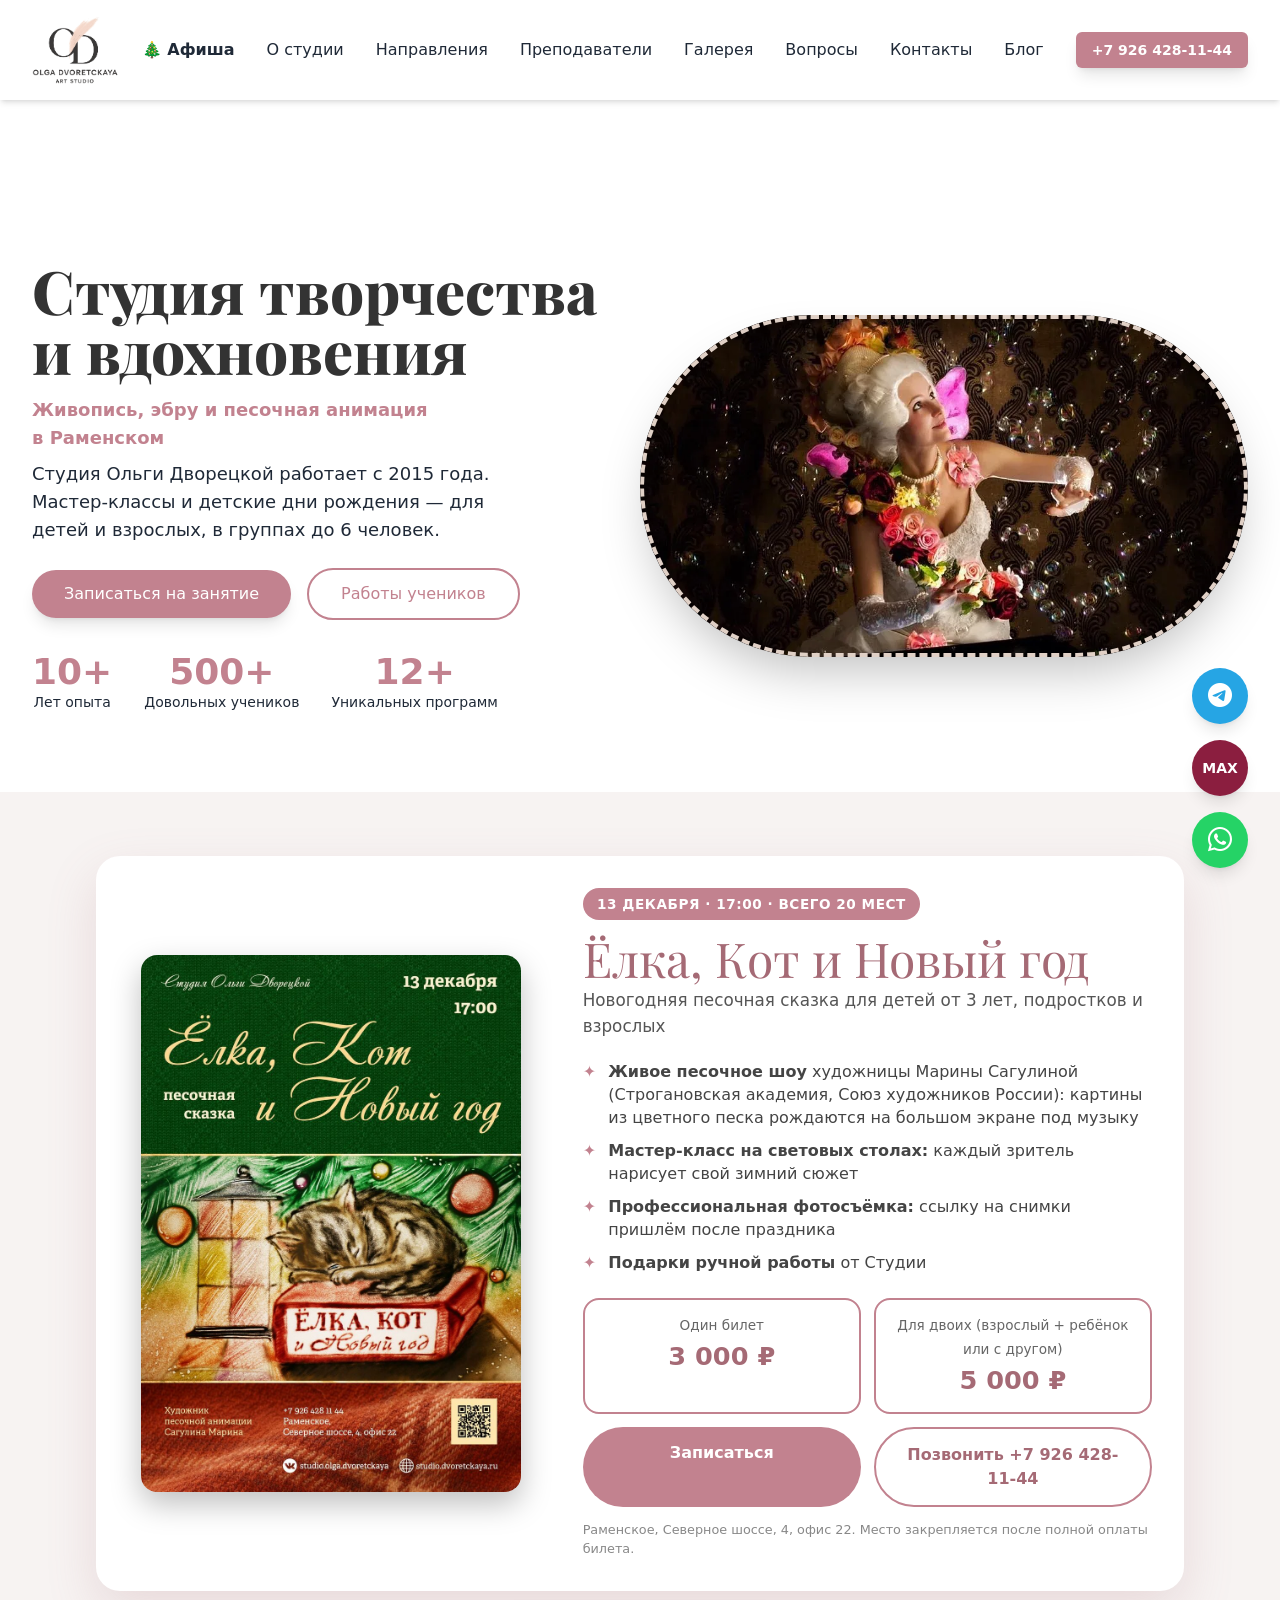
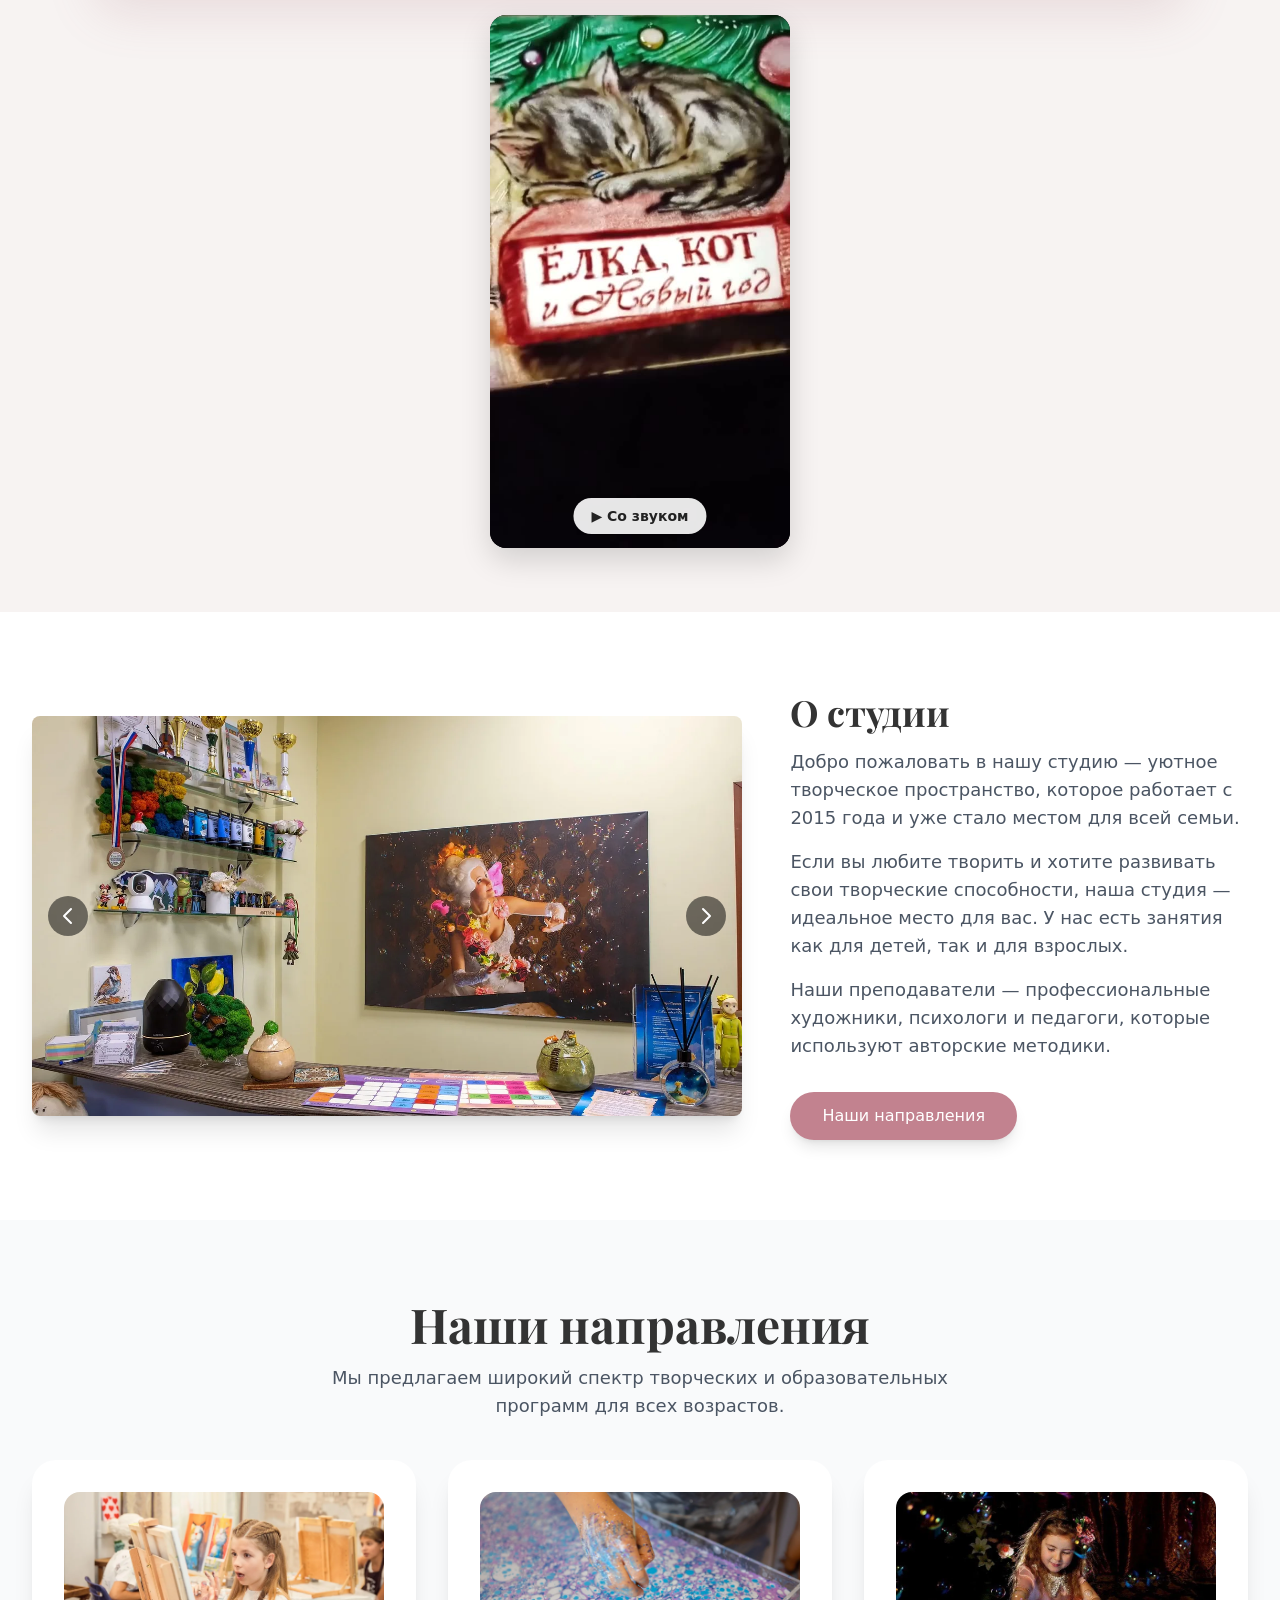
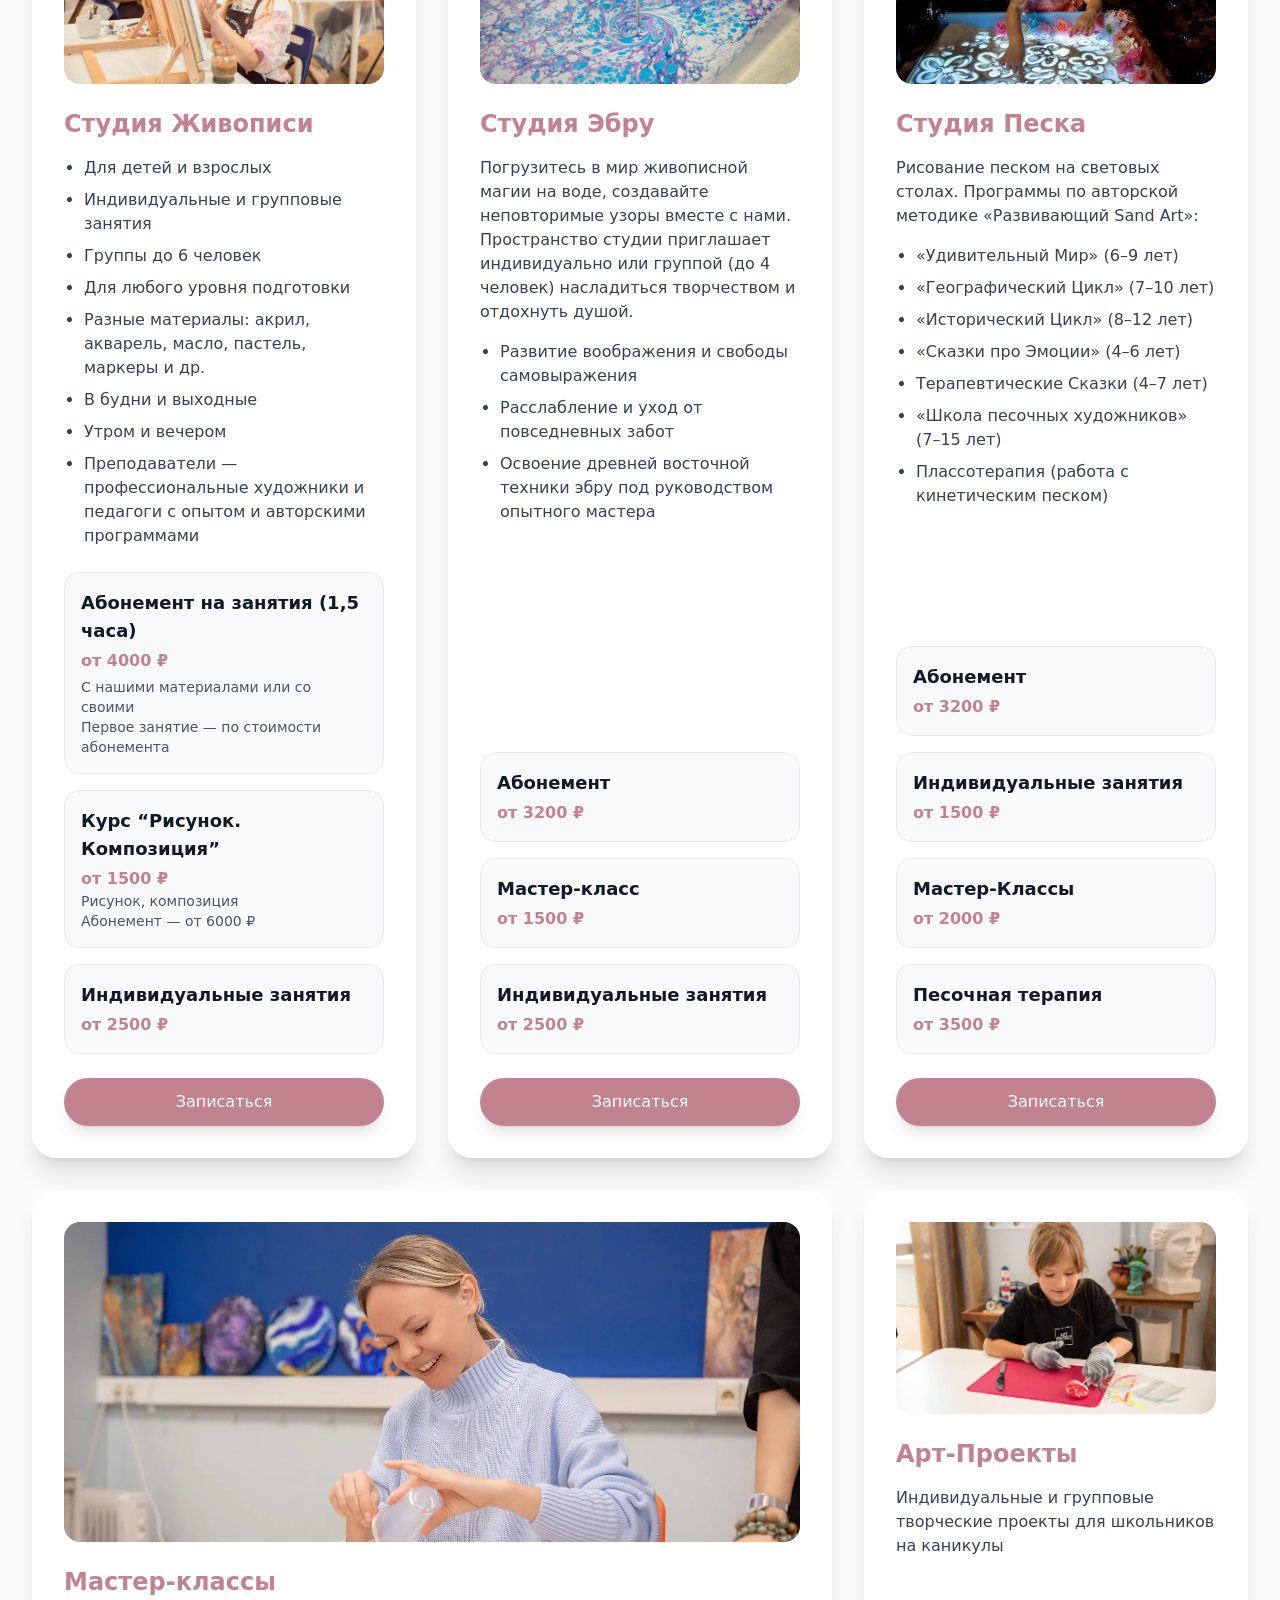
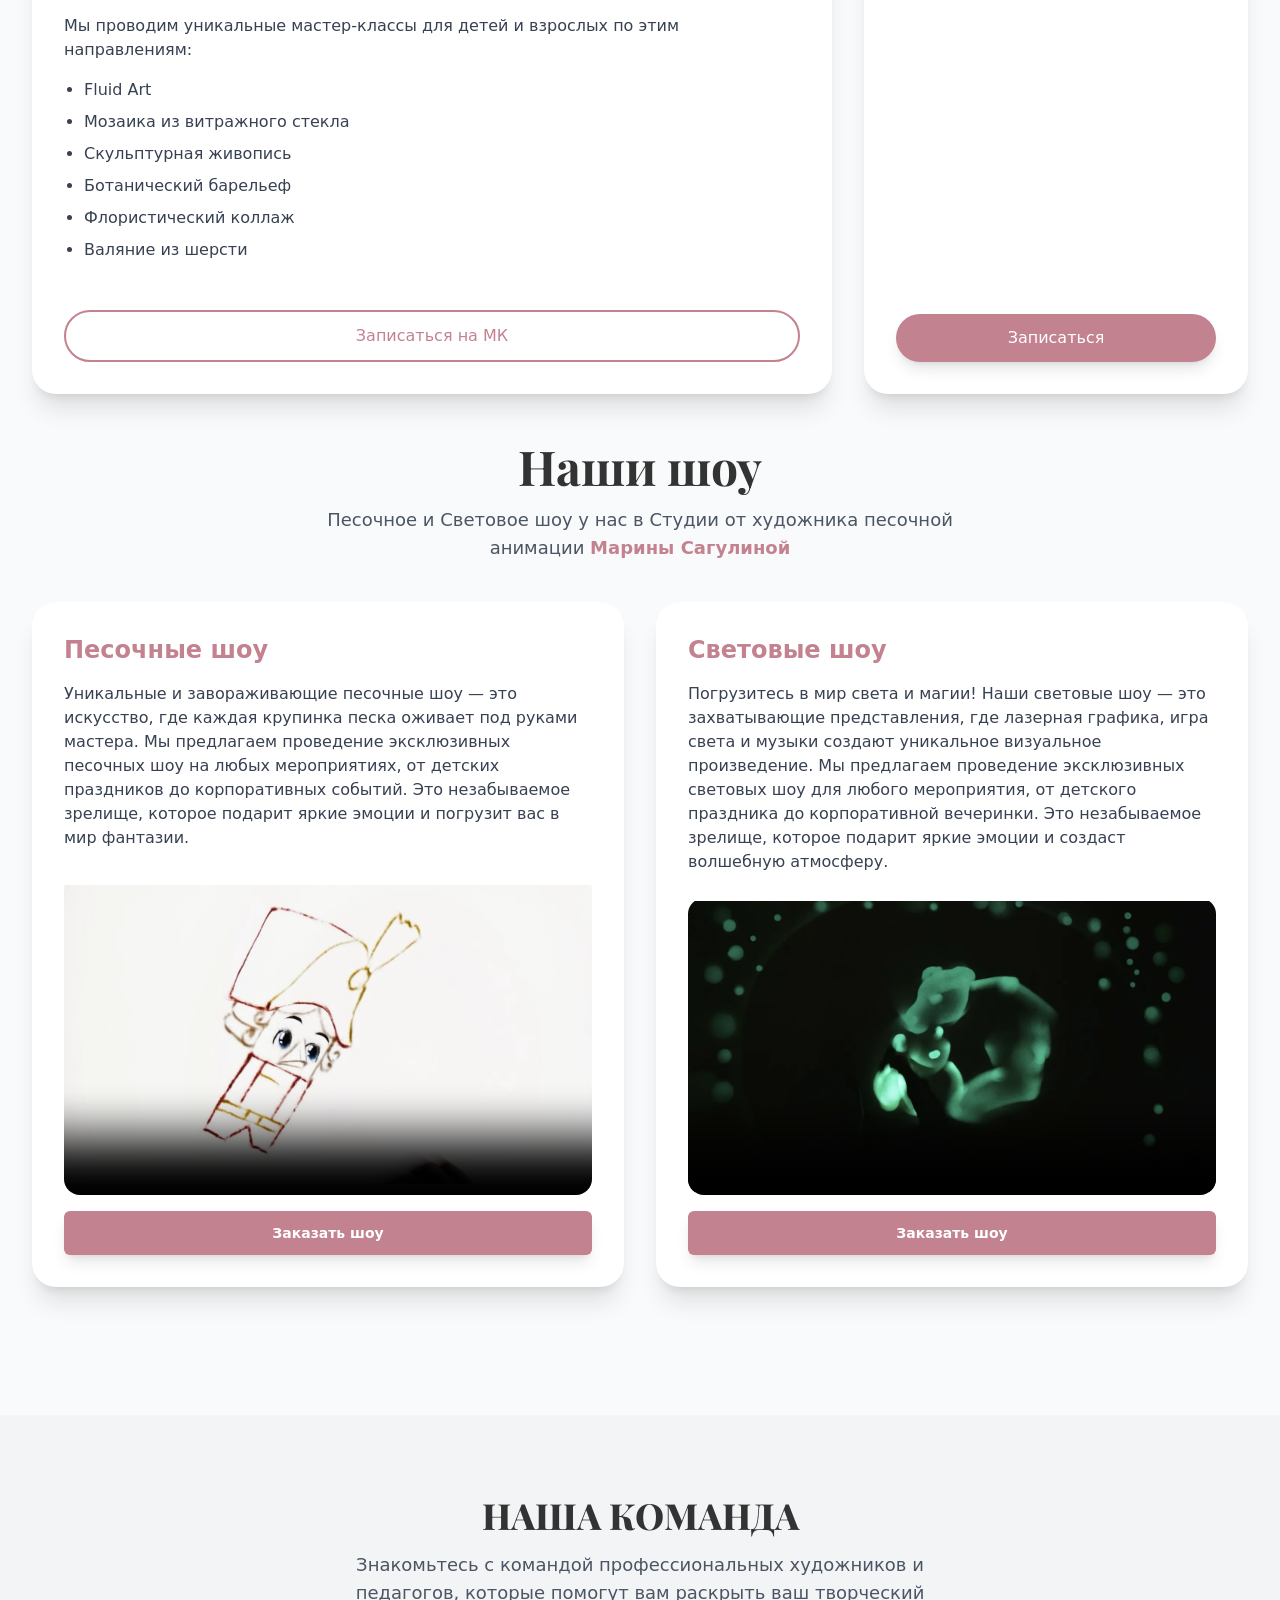
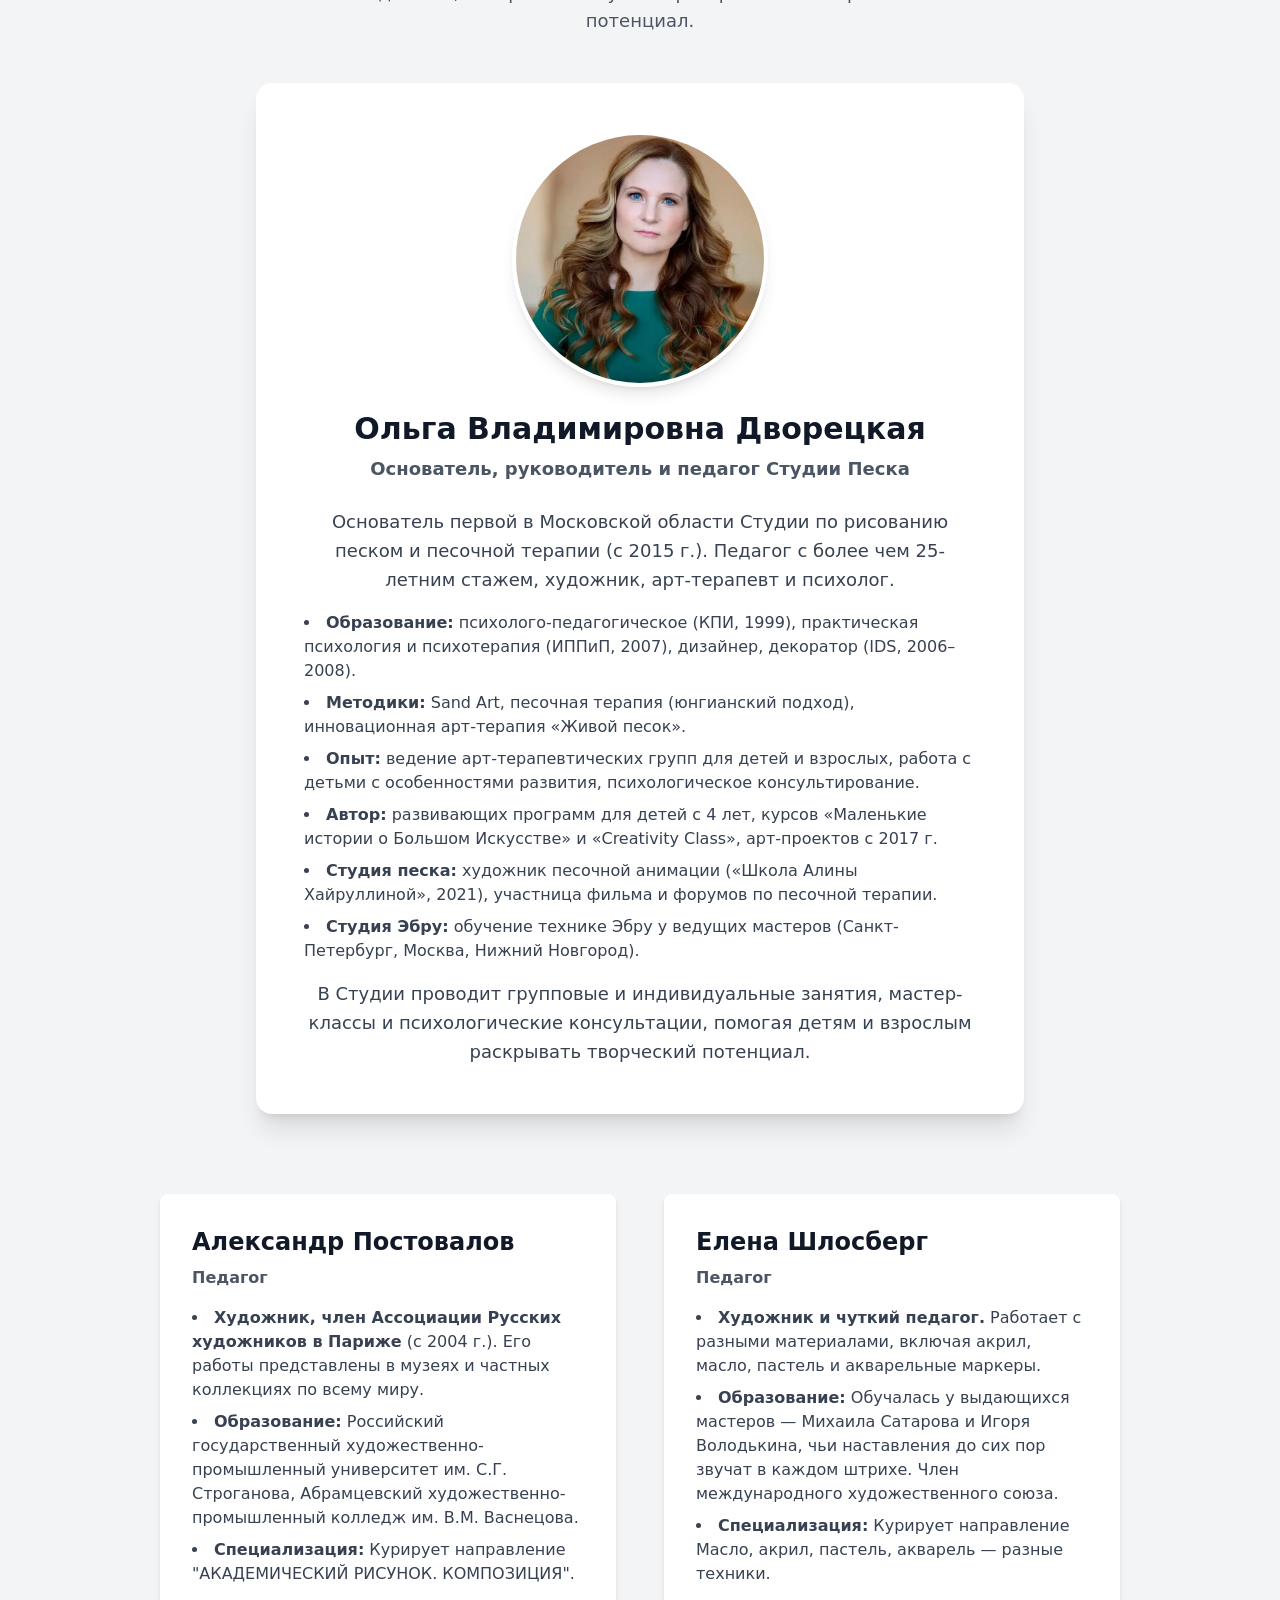
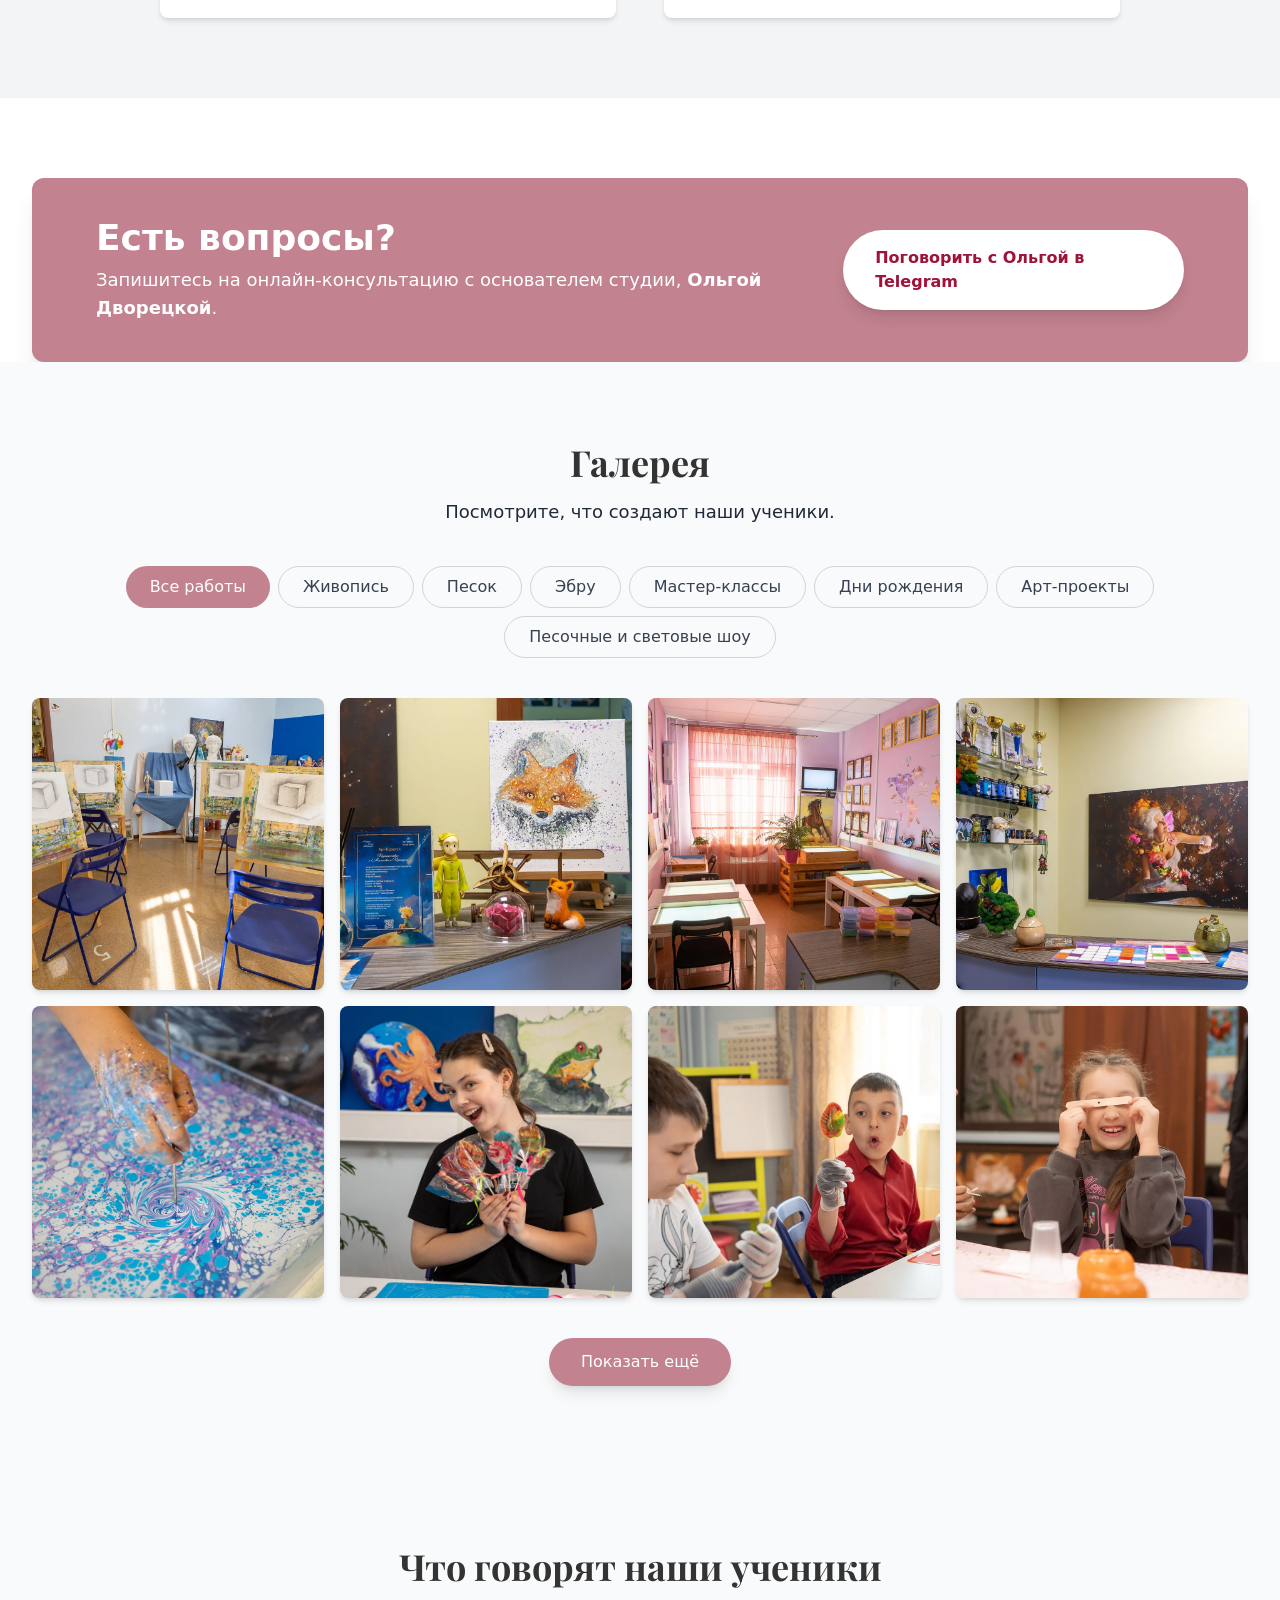
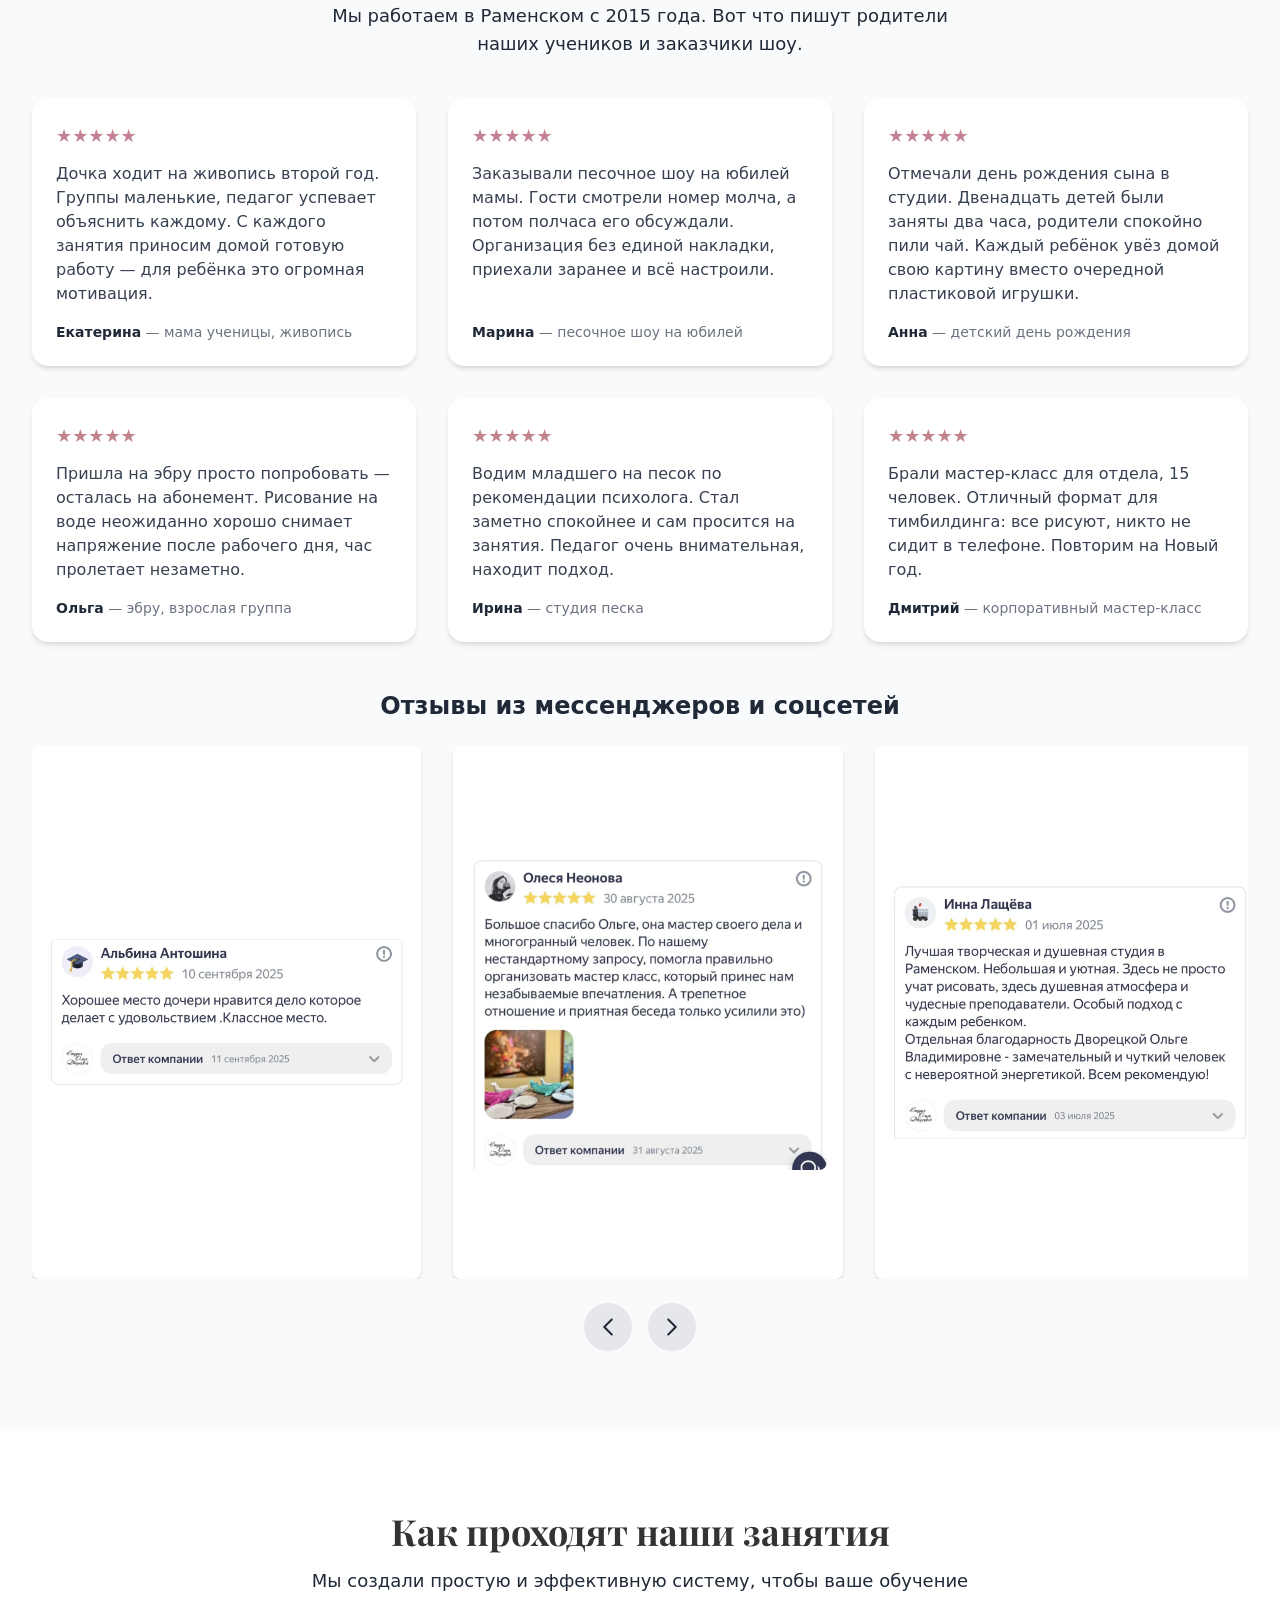
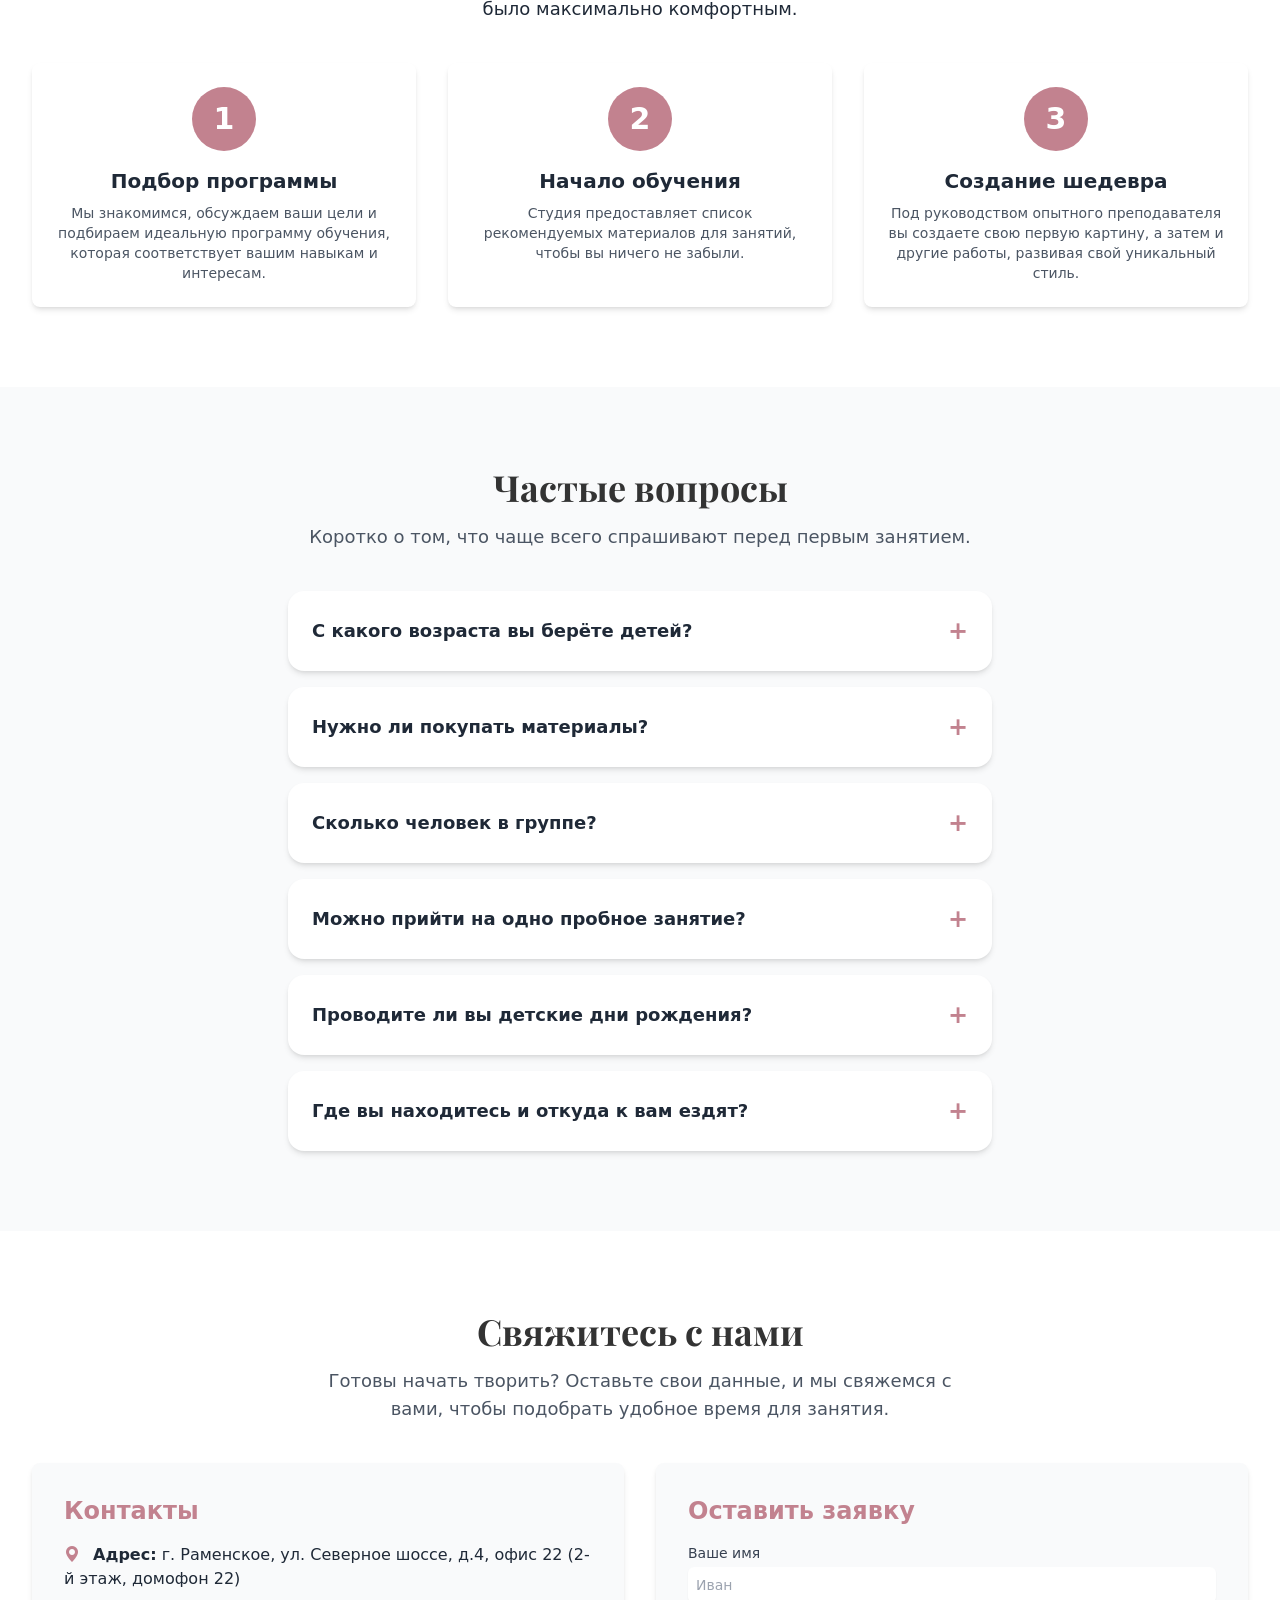
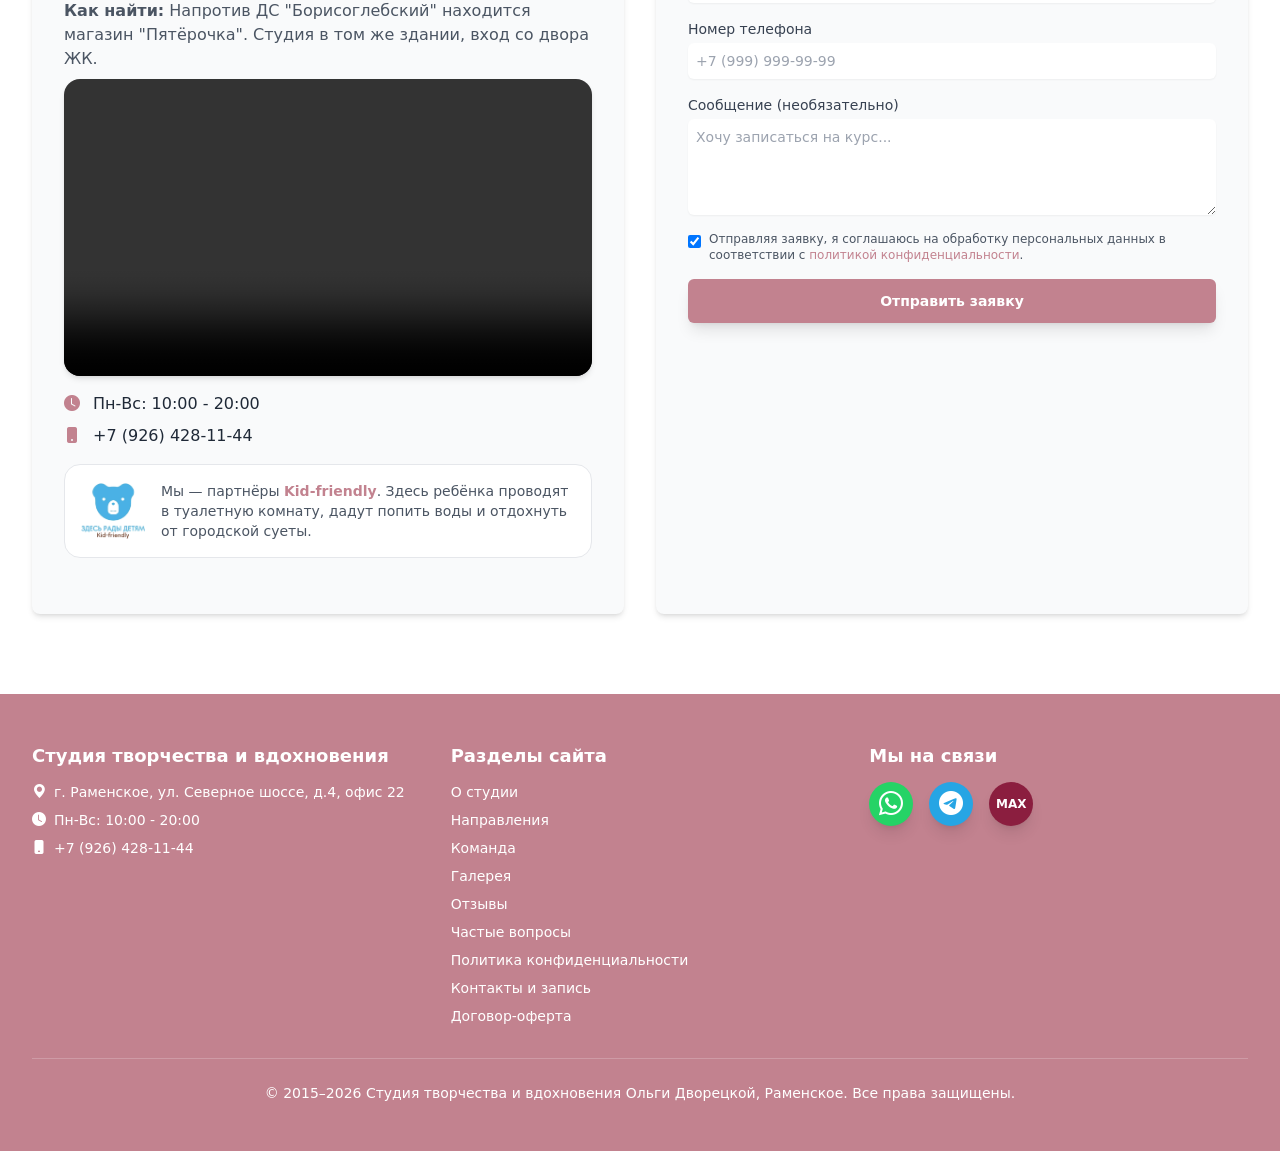
==== commit f5dc5c17: "Мобильная версия: заголовок первого экрана выше" ====
--- a/index.html
+++ b/index.html
@@ -535,6 +535,7 @@
 .cd-b b{display:block;font-size:1.7rem;font-variant-numeric:tabular-nums;line-height:1.1}
 .cd-b i{font-style:normal;font-size:.7rem;text-transform:uppercase;letter-spacing:.06em}
 </style>
+<style id="mobile-tune">@media(max-width:767px){#hero{padding-top:1.5rem!important;padding-bottom:2.5rem!important}#about,#directions,#teachers,#gallery,#testimonials,#how-it-works,#faq,#contact{padding-top:3rem!important;padding-bottom:3rem!important}}</style>
 </head>
 <body class="font-sans text-gray-800">
 
@@ -552,12 +553,13 @@
             <a class="hover:text-[#C2828F] transition-colors" href="#faq">Вопросы</a>
             <a class="hover:text-[#C2828F] transition-colors" href="#contact">Контакты</a>
             <a class="hover:text-[#C2828F] transition-colors" href="blog/">Блог</a>
+            <a href="#" data-hub hidden>Хаб</a>
             <a href="tel:+79264281144" class="btn-primary py-2 px-4 text-sm font-semibold rounded-md shadow-lg transition-all" style="background-color: #C2828F; color: white;">
                 +7 926 428-11-44
             </a>
         </div>
         <div class="md:hidden">
-            <button class="text-[#C2828F] focus:outline-none" id="mobile-menu-toggle">
+            <button class="text-[#C2828F] focus:outline-none" id="mobile-menu-toggle" data-hub-burger>
                 <i class="bi bi-list text-3xl"></i>
             </button>
         </div>
@@ -571,6 +573,7 @@
             <a class="w-full text-center hover:bg-gray-100 py-2 transition-colors" href="#gallery">Галерея</a>
             <a class="w-full text-center hover:bg-gray-100 py-2 transition-colors" href="#contact">Контакты</a>
             <a class="w-full text-center hover:bg-gray-100 py-2 transition-colors" href="blog/">Блог</a>
+            <a href="#" class="text-center" data-hub hidden>Хаб</a>
             <a class="w-full text-center hover:bg-gray-100 py-2 transition-colors" href="tel:+79264281144">+7 926
                 428-11-44</a>
         </div>
@@ -1499,6 +1502,7 @@
                     <li><a class="hover:underline" href="#faq">Частые вопросы</a></li>
                     <li><a class="hover:underline" href="privacy.html">Политика конфиденциальности</a></li>
                     <li><a class="hover:underline" href="#contact">Контакты и запись</a></li>
+                    <li data-hub hidden><a href="#">Хаб</a></li>
                     <li><a class="hover:underline" href="https://studio.dvoretckaya.ru/offer.pdf" target="_blank">Договор-оферта</a></li>
                 </ul>
             </div>
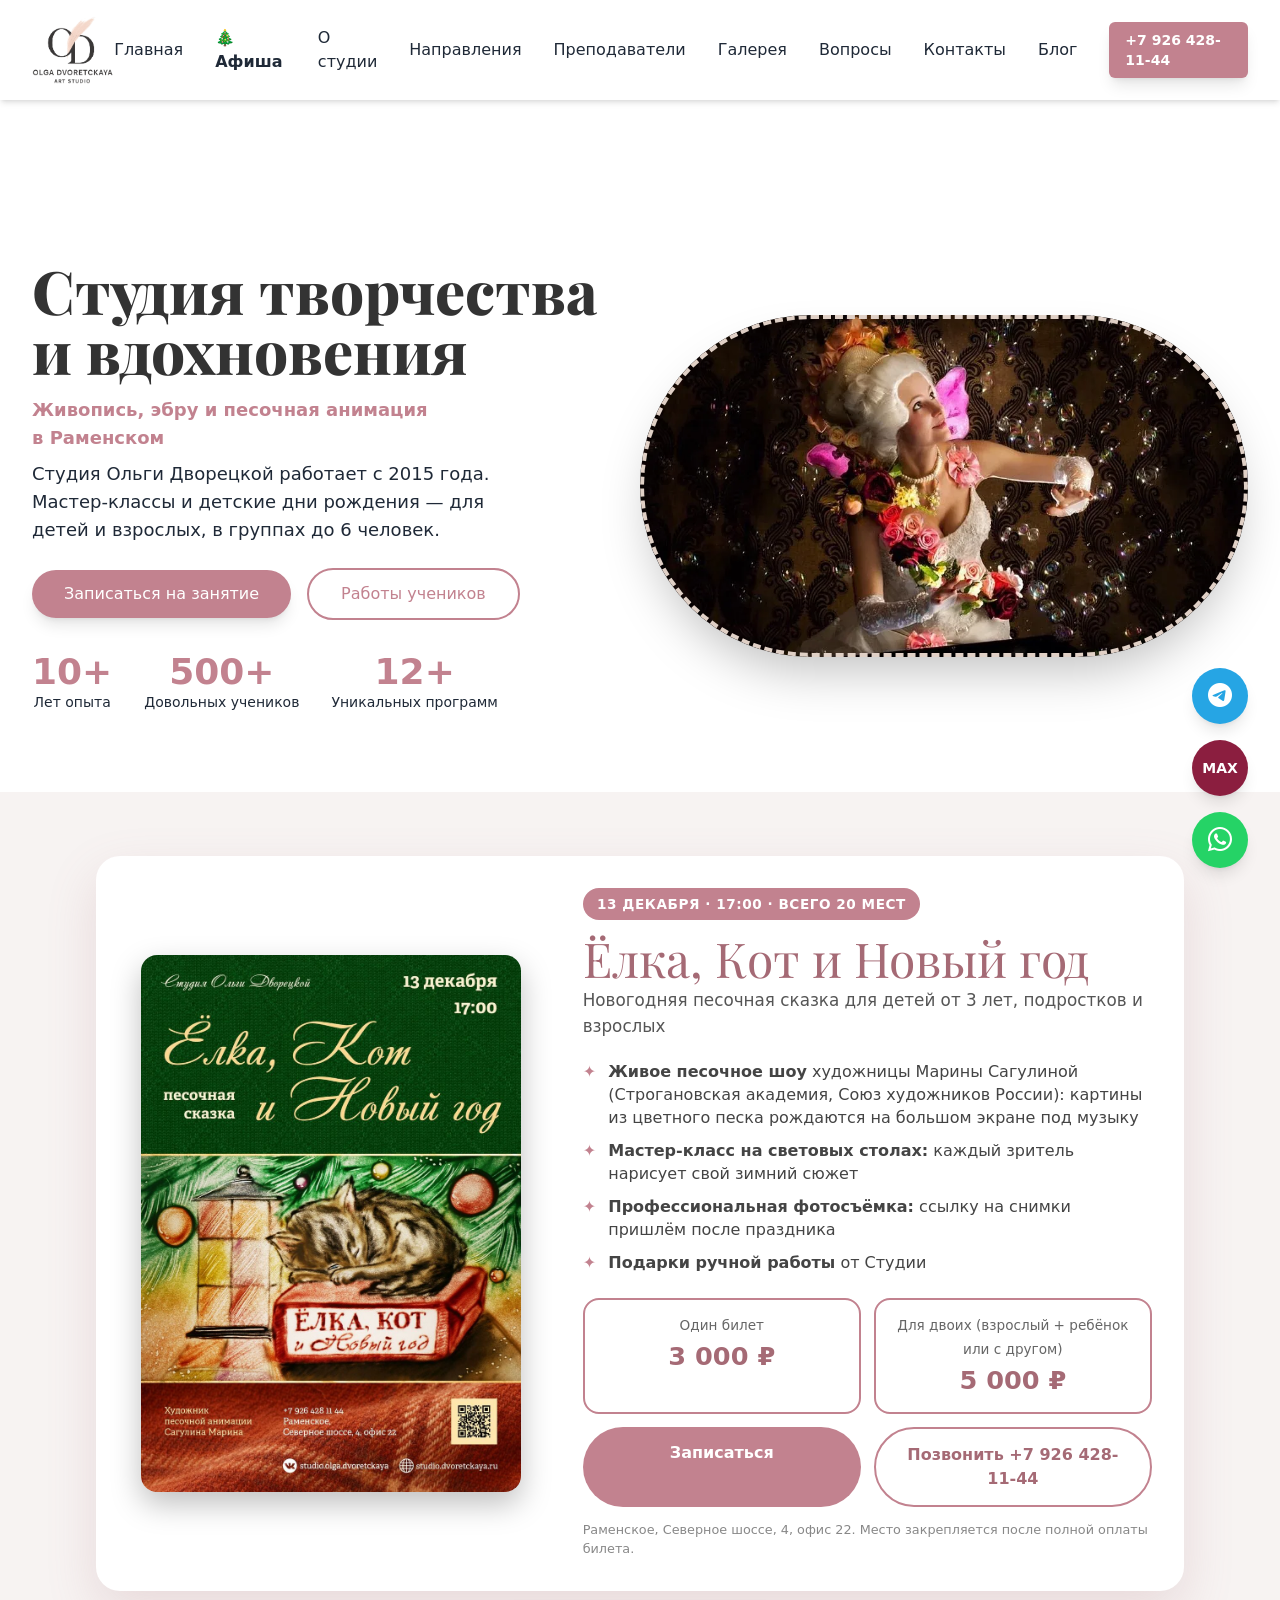
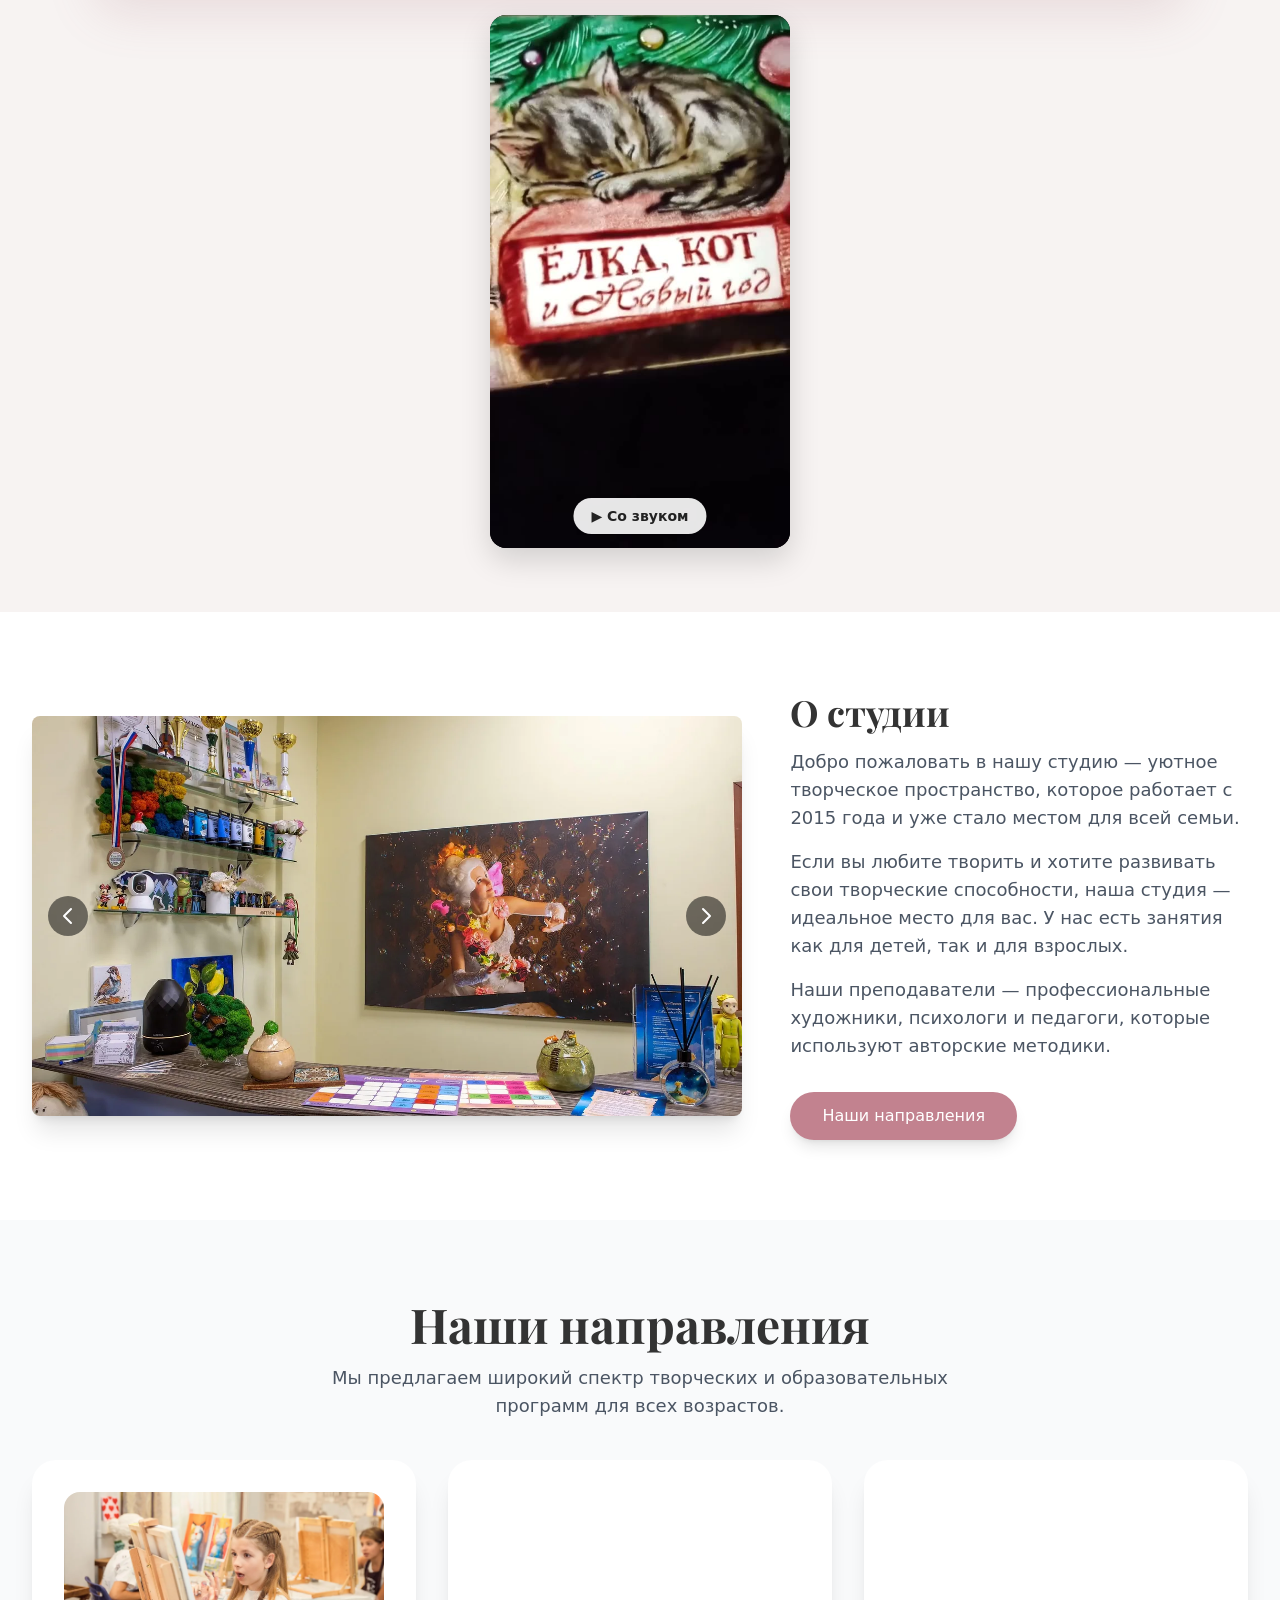
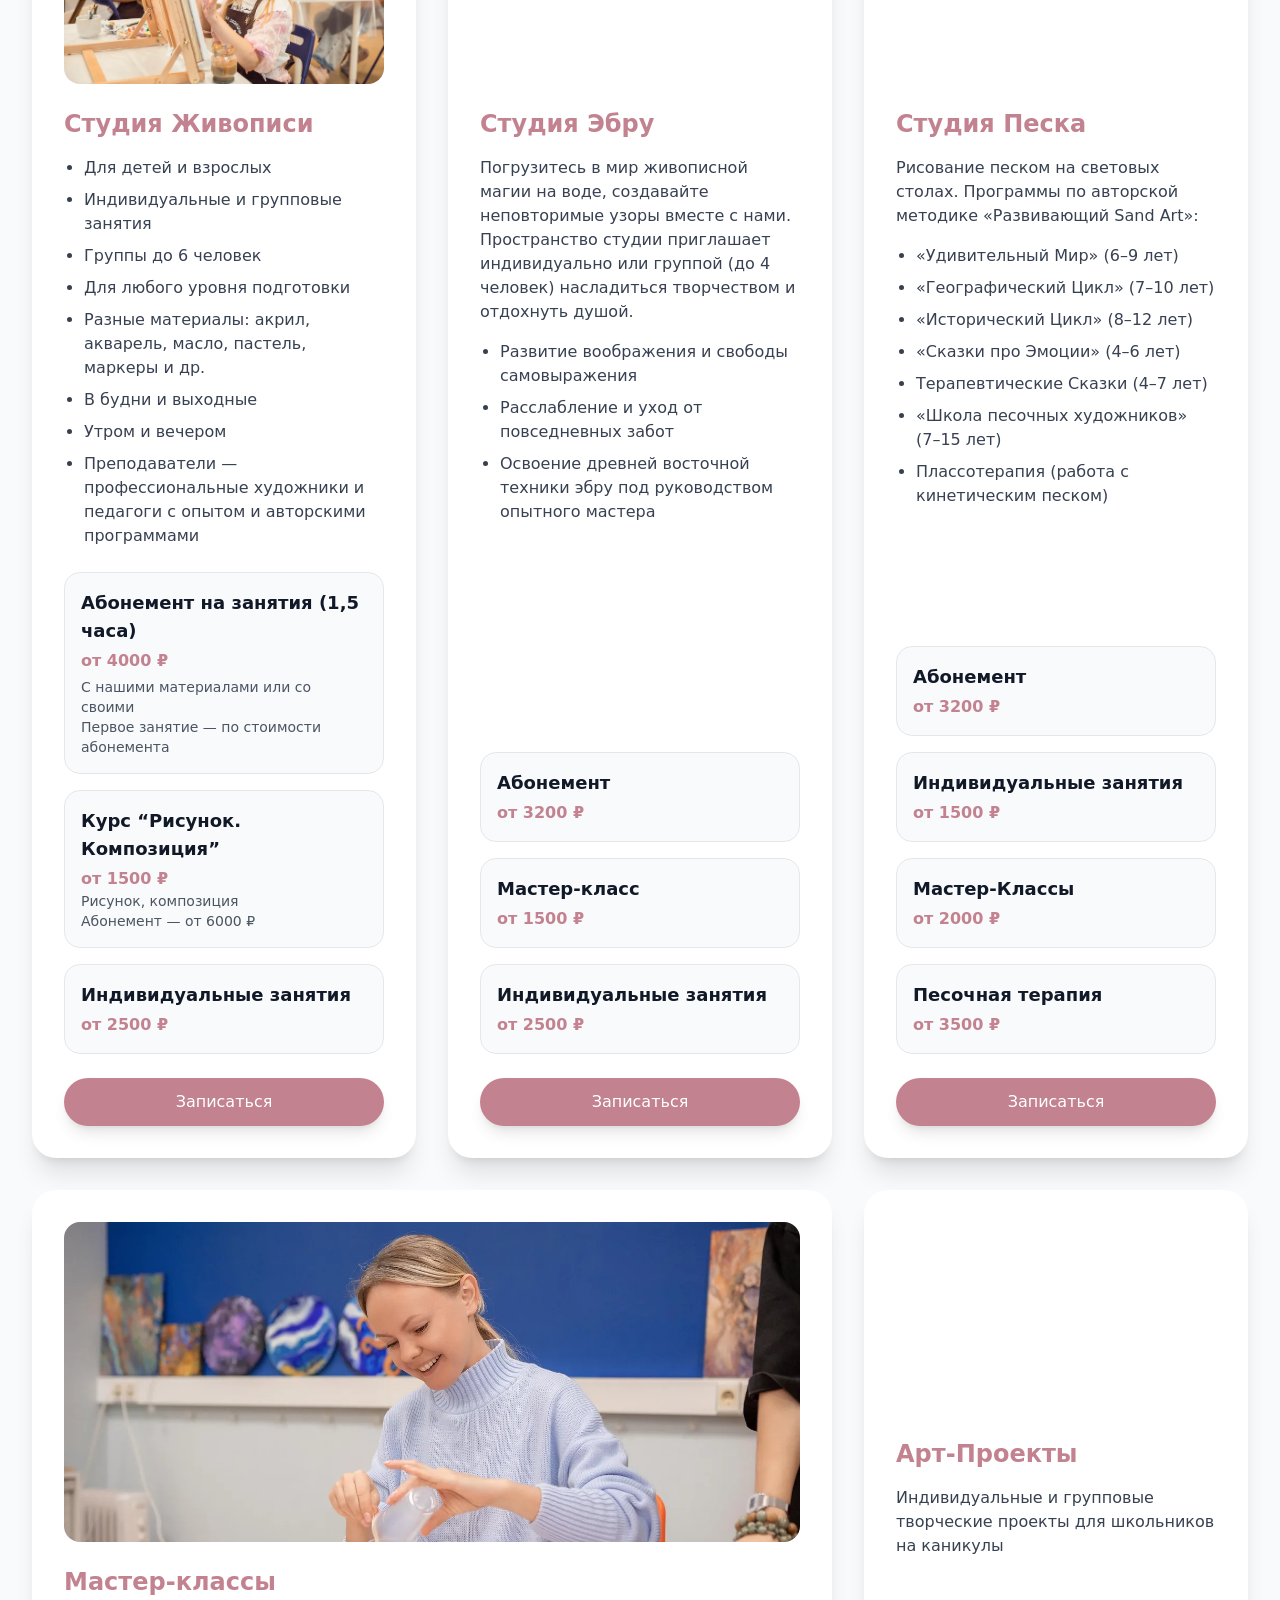
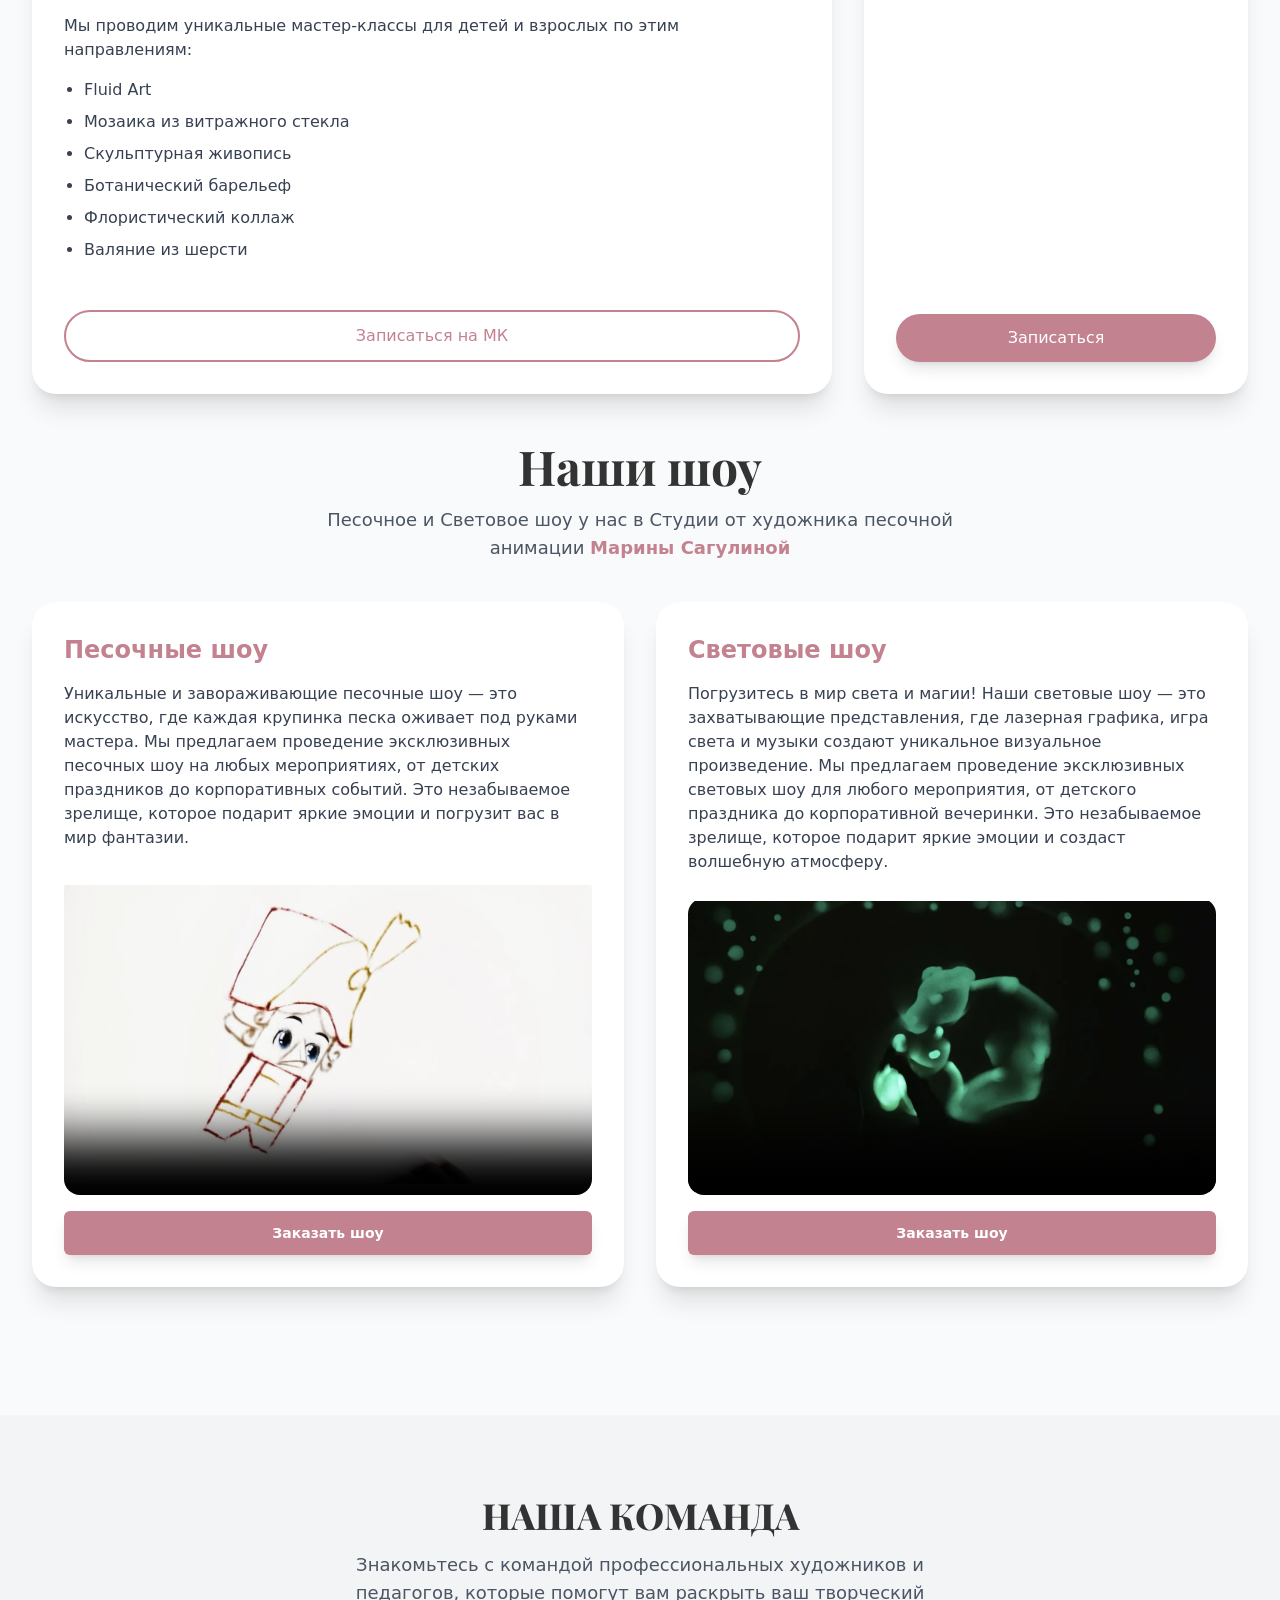
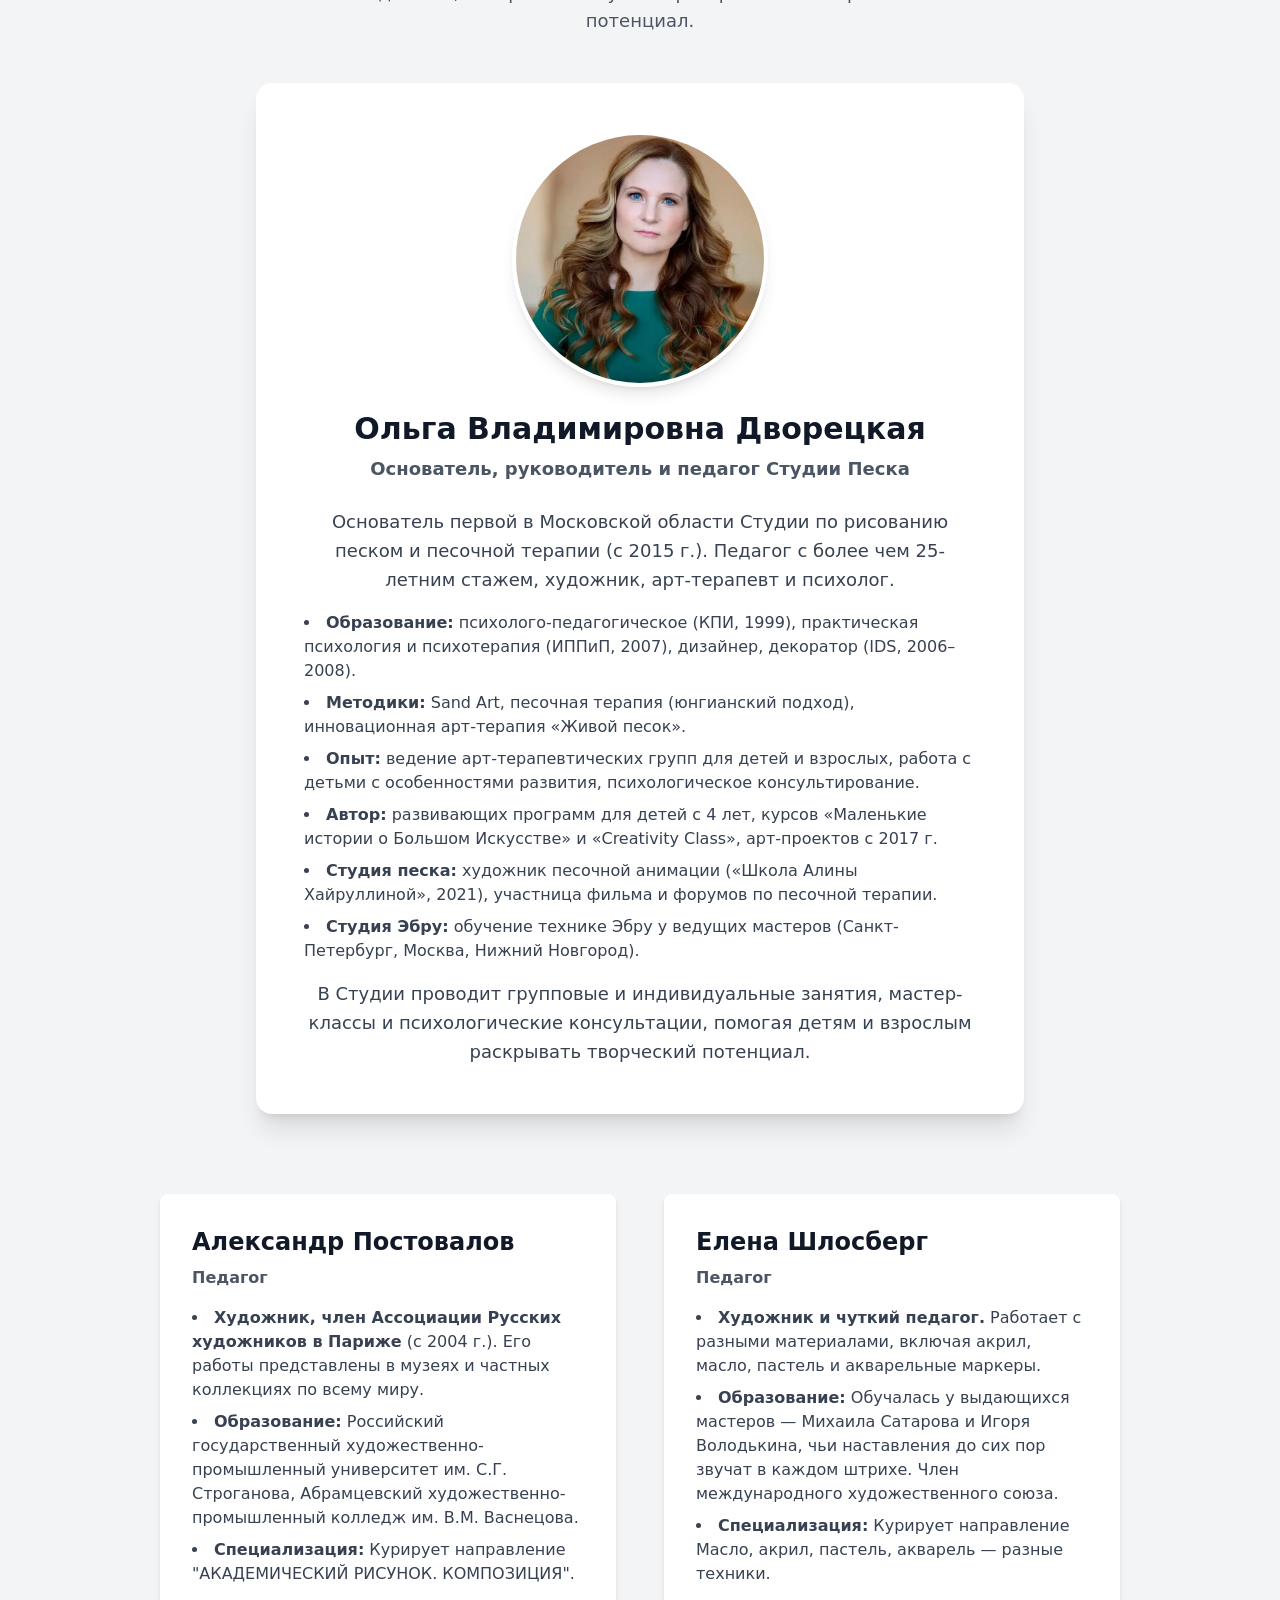
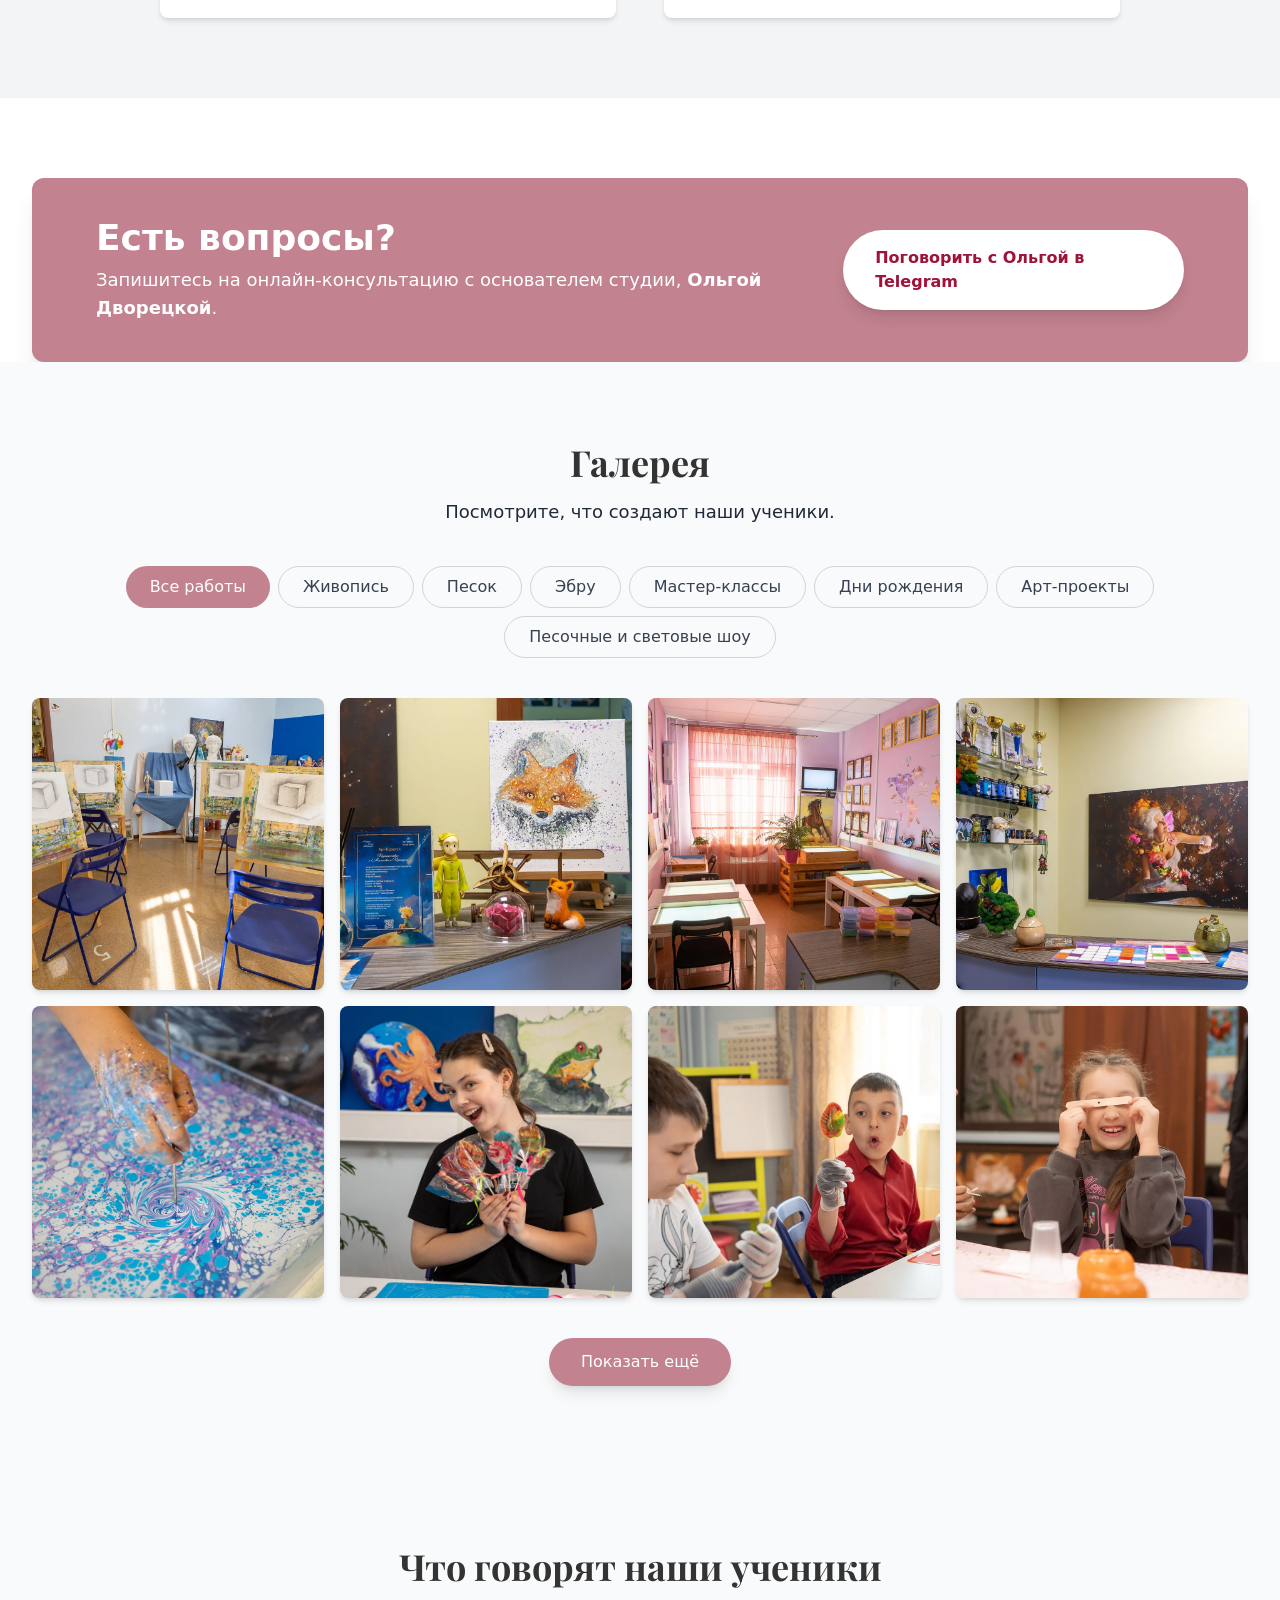
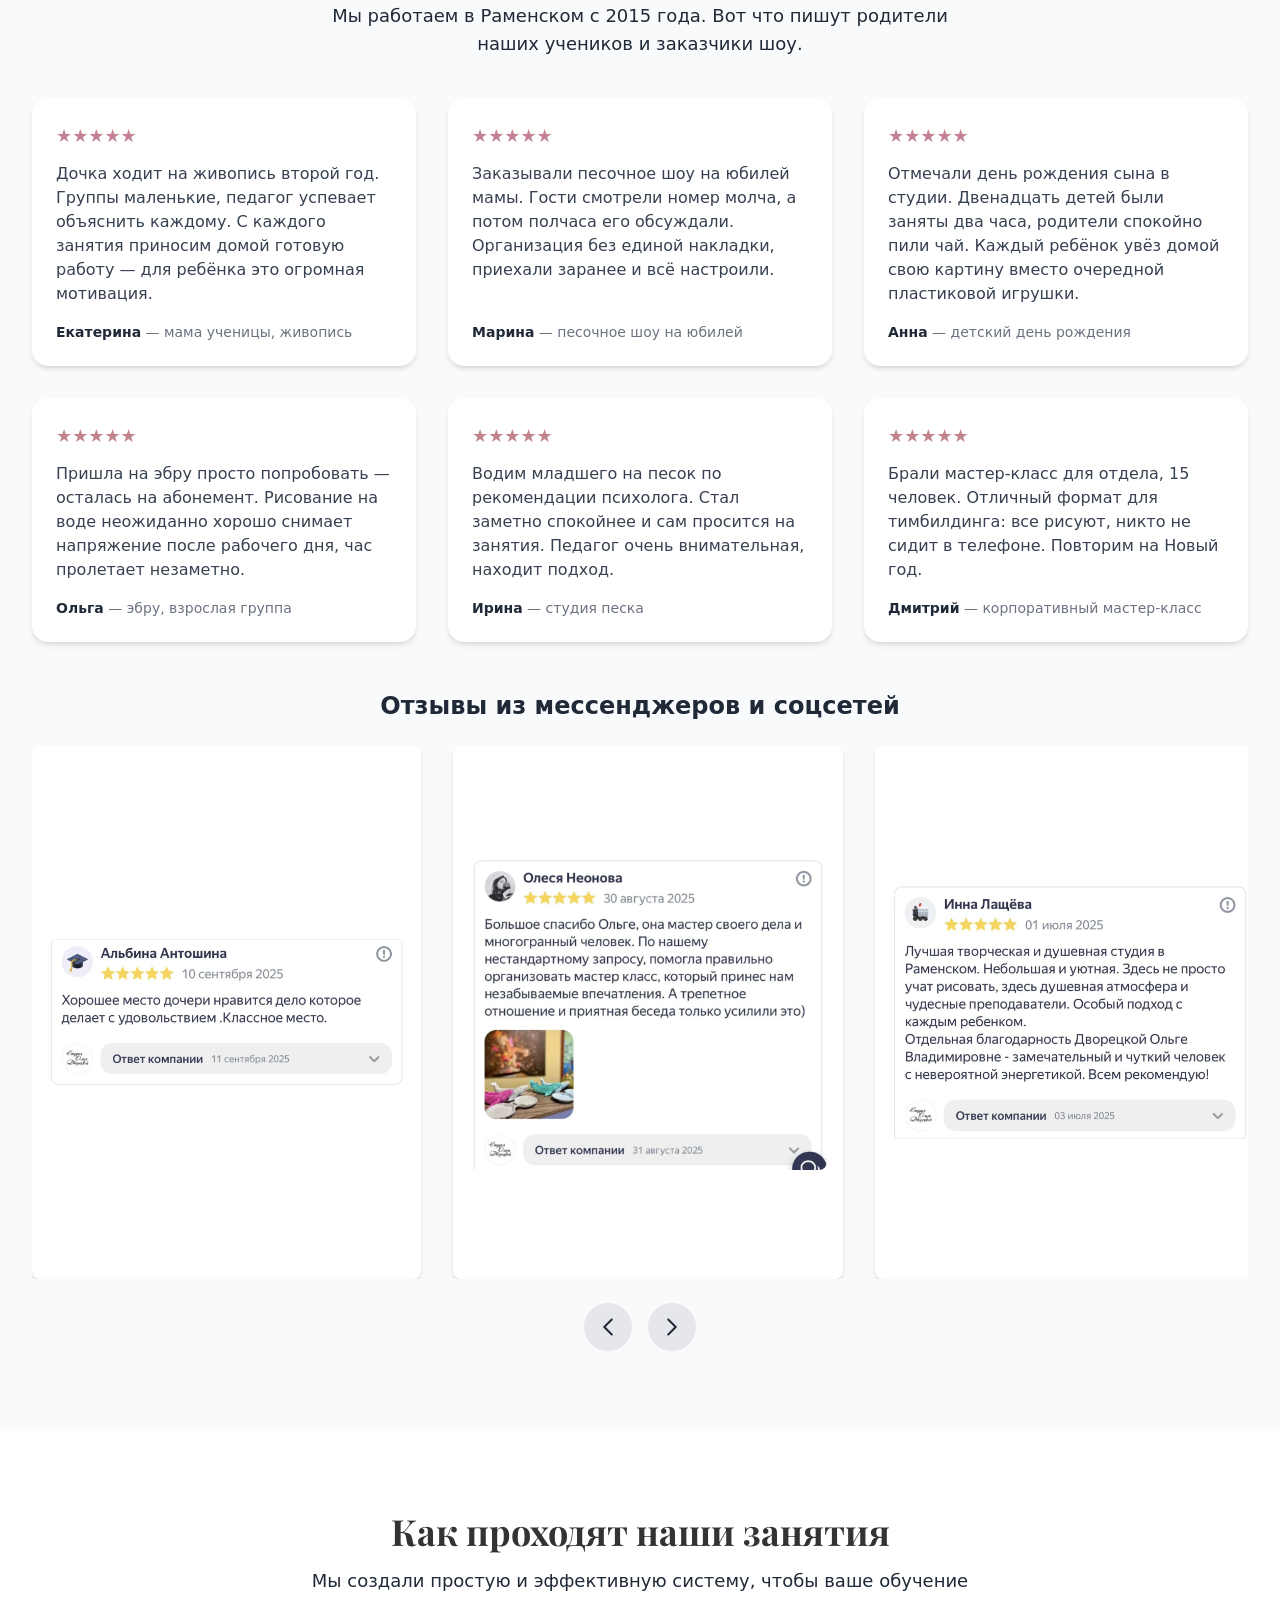
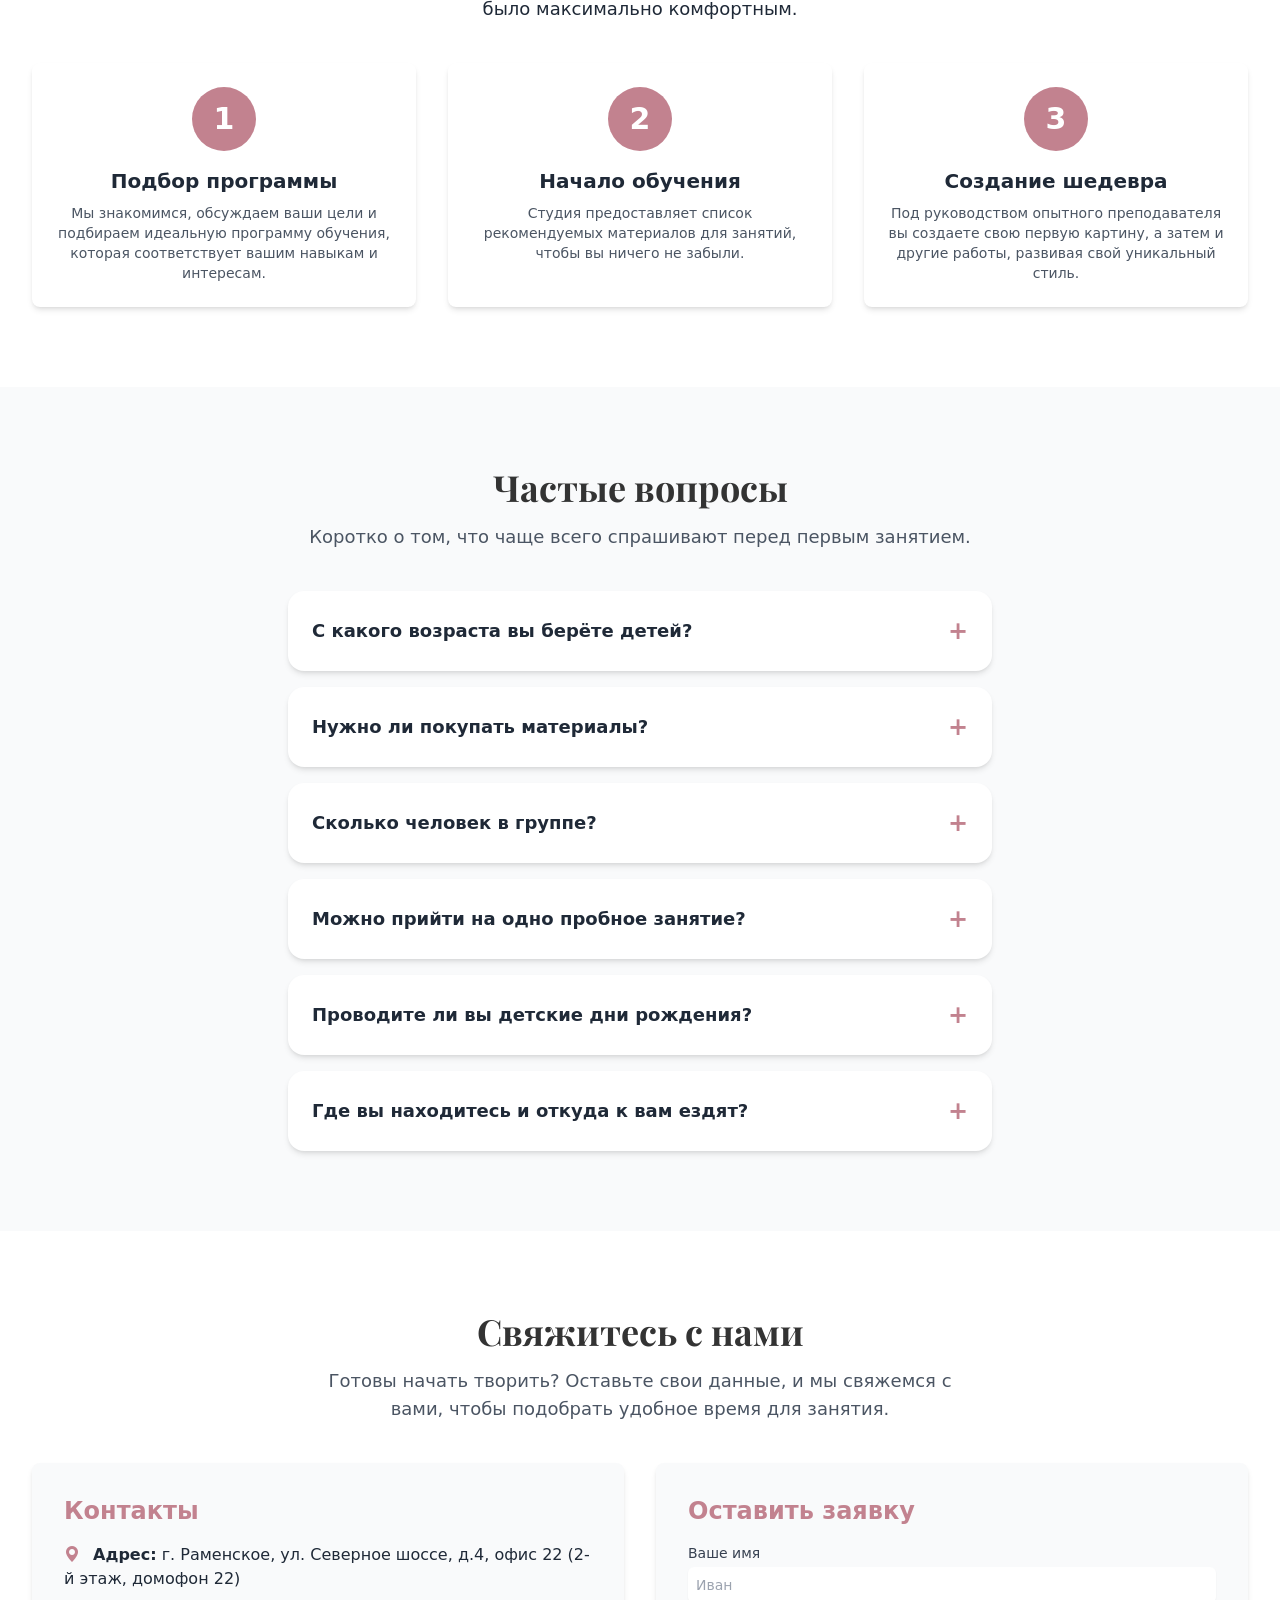
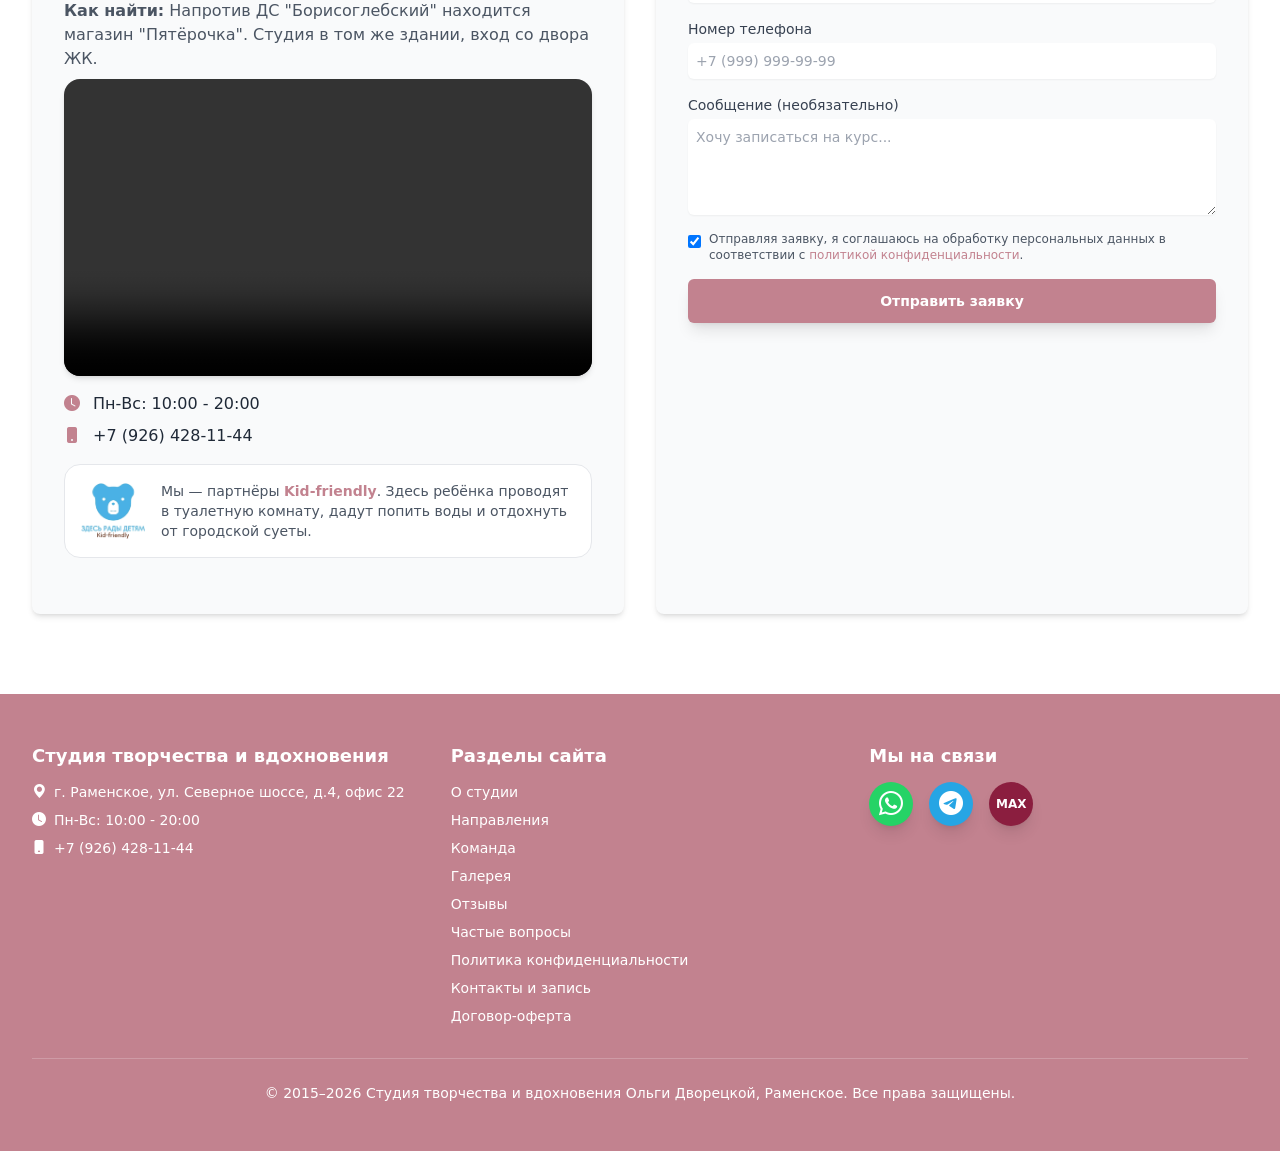
==== commit 670d3fc2: "Умная шапка, пункт Главная, логотип ведёт наверх" ====
--- a/index.html
+++ b/index.html
@@ -535,7 +535,7 @@
 .cd-b b{display:block;font-size:1.7rem;font-variant-numeric:tabular-nums;line-height:1.1}
 .cd-b i{font-style:normal;font-size:.7rem;text-transform:uppercase;letter-spacing:.06em}
 </style>
-<style id="mobile-tune">@media(max-width:767px){#hero{padding-top:1.5rem!important;padding-bottom:2.5rem!important}#about,#directions,#teachers,#gallery,#testimonials,#how-it-works,#faq,#contact{padding-top:3rem!important;padding-bottom:3rem!important}}</style>
+<style id="mobile-tune">@media(max-width:767px){#hero{padding-top:1.5rem!important;padding-bottom:2.5rem!important}#about,#directions,#teachers,#gallery,#testimonials,#how-it-works,#faq,#contact{padding-top:3rem!important;padding-bottom:3rem!important}.hero-stats{display:grid!important;grid-template-columns:repeat(3,1fr);gap:.5rem!important}.hero-stats>div{border:1px solid #e8d3d8;background:#fdf6f7;border-radius:.9rem;padding:.7rem .25rem}.hero-stats .text-4xl{font-size:1.5rem!important;line-height:1.1}.hero-stats .text-sm{font-size:.7rem!important;line-height:1.2;margin-top:.15rem}}</style>
 </head>
 <body class="font-sans text-gray-800">
 
@@ -545,6 +545,7 @@
             <img alt="Логотип студии творчества и вдохновения Ольги Дворецкой" class="h-[4.25rem]" src="img/Elegant-Art-Studio-Logo.webp">
         </a>
         <div class="hidden md:flex space-x-8 items-center">
+            <a class="top-desk hover:text-[#C2828F] transition-colors" href="#" data-top>Главная</a>
             <a class="ev-link hover:text-[#C2828F] transition-colors" href="#event" style="font-weight:600">🎄 Афиша</a>
             <a class="hover:text-[#C2828F] transition-colors" href="#about">О студии</a>
             <a class="hover:text-[#C2828F] transition-colors" href="#directions">Направления</a>
@@ -566,6 +567,7 @@
     </nav>
     <div class="md:hidden absolute w-full bg-white shadow-lg py-4 hidden" id="mobile-menu-dropdown">
         <div class="flex flex-col items-center space-y-4">
+            <a class="w-full text-center hover:bg-gray-100 py-2 transition-colors" href="#" data-top>Главная</a>
             <a class="ev-link w-full text-center hover:bg-gray-100 py-2 transition-colors" href="#event" style="font-weight:600">🎄 Афиша</a>
             <a class="w-full text-center hover:bg-gray-100 py-2 transition-colors" href="#about">О студии</a>
             <a class="w-full text-center hover:bg-gray-100 py-2 transition-colors" href="#directions">Направления</a>
@@ -596,7 +598,7 @@
                     <a class="btn-outline border-2 py-3 px-8 rounded-full transition-all" href="#gallery">Работы
                         учеников</a>
                 </div>
-                <div class="flex flex-wrap justify-center md:justify-start gap-8">
+                <div class="hero-stats flex flex-wrap justify-center md:justify-start gap-8">
                     <div class="text-center">
                         <span class="block text-4xl font-bold text-[#C2828F]">10+</span>
                         <span class="block text-sm">Лет опыта</span>
@@ -1970,5 +1972,27 @@
 })();
 </script>
 <script src="https://hub.platforma-msk.ru/hub.js" data-key="pk_f6945eb315566cc6e5b38b13" async></script>
+<style id="hdr-tune">
+header{transition:transform .28s ease,background .3s,box-shadow .3s}
+header img{transition:height .25s ease}
+header.hdr-hide{transform:translateY(-100%)}
+header.hdr-compact{padding-top:.15rem!important;padding-bottom:.15rem!important}
+header.hdr-compact img{height:2.75rem!important}
+@media(max-width:1023px){.top-desk{display:none!important}}
+</style>
+<script id="hdr-tune-js">
+(function(){
+var h=document.querySelector('header');if(!h)return;
+var dd=document.getElementById('mobile-menu-dropdown'),last=window.scrollY,tk=false;
+function menuOpen(){return dd&&!dd.classList.contains('hidden')}
+function upd(){var y=window.scrollY,d=y-last;
+if(y<80){h.classList.remove('hdr-hide','hdr-compact')}
+else{h.classList.add('hdr-compact');
+if(d>8&&!menuOpen())h.classList.add('hdr-hide');else if(d<-8)h.classList.remove('hdr-hide')}
+last=y;tk=false}
+addEventListener('scroll',function(){if(!tk){tk=true;requestAnimationFrame(upd)}},{passive:true});
+document.querySelectorAll('header nav>a[href="#"],[data-top]').forEach(function(a){a.addEventListener('click',function(e){e.preventDefault();if(dd)dd.classList.add('hidden');window.scrollTo({top:0,behavior:'smooth'})})});
+})();
+</script>
 </body>
 </html>
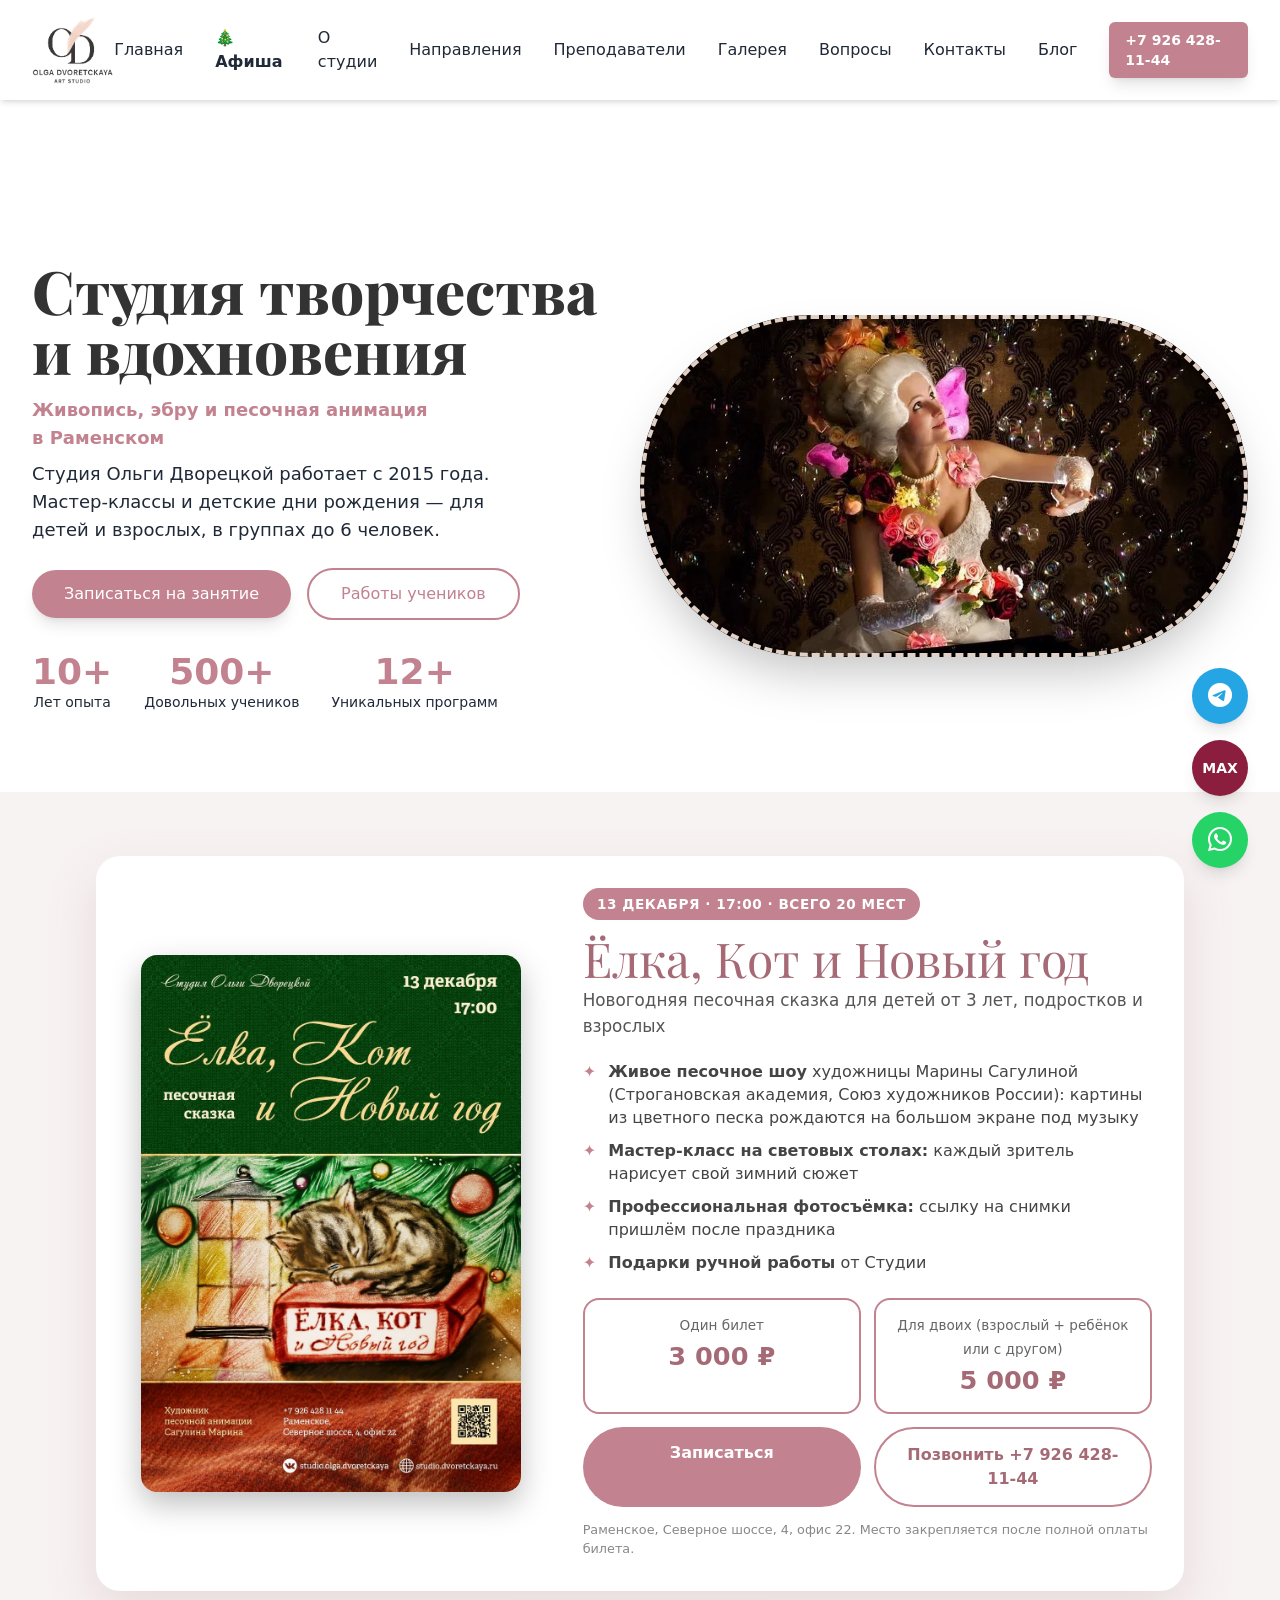
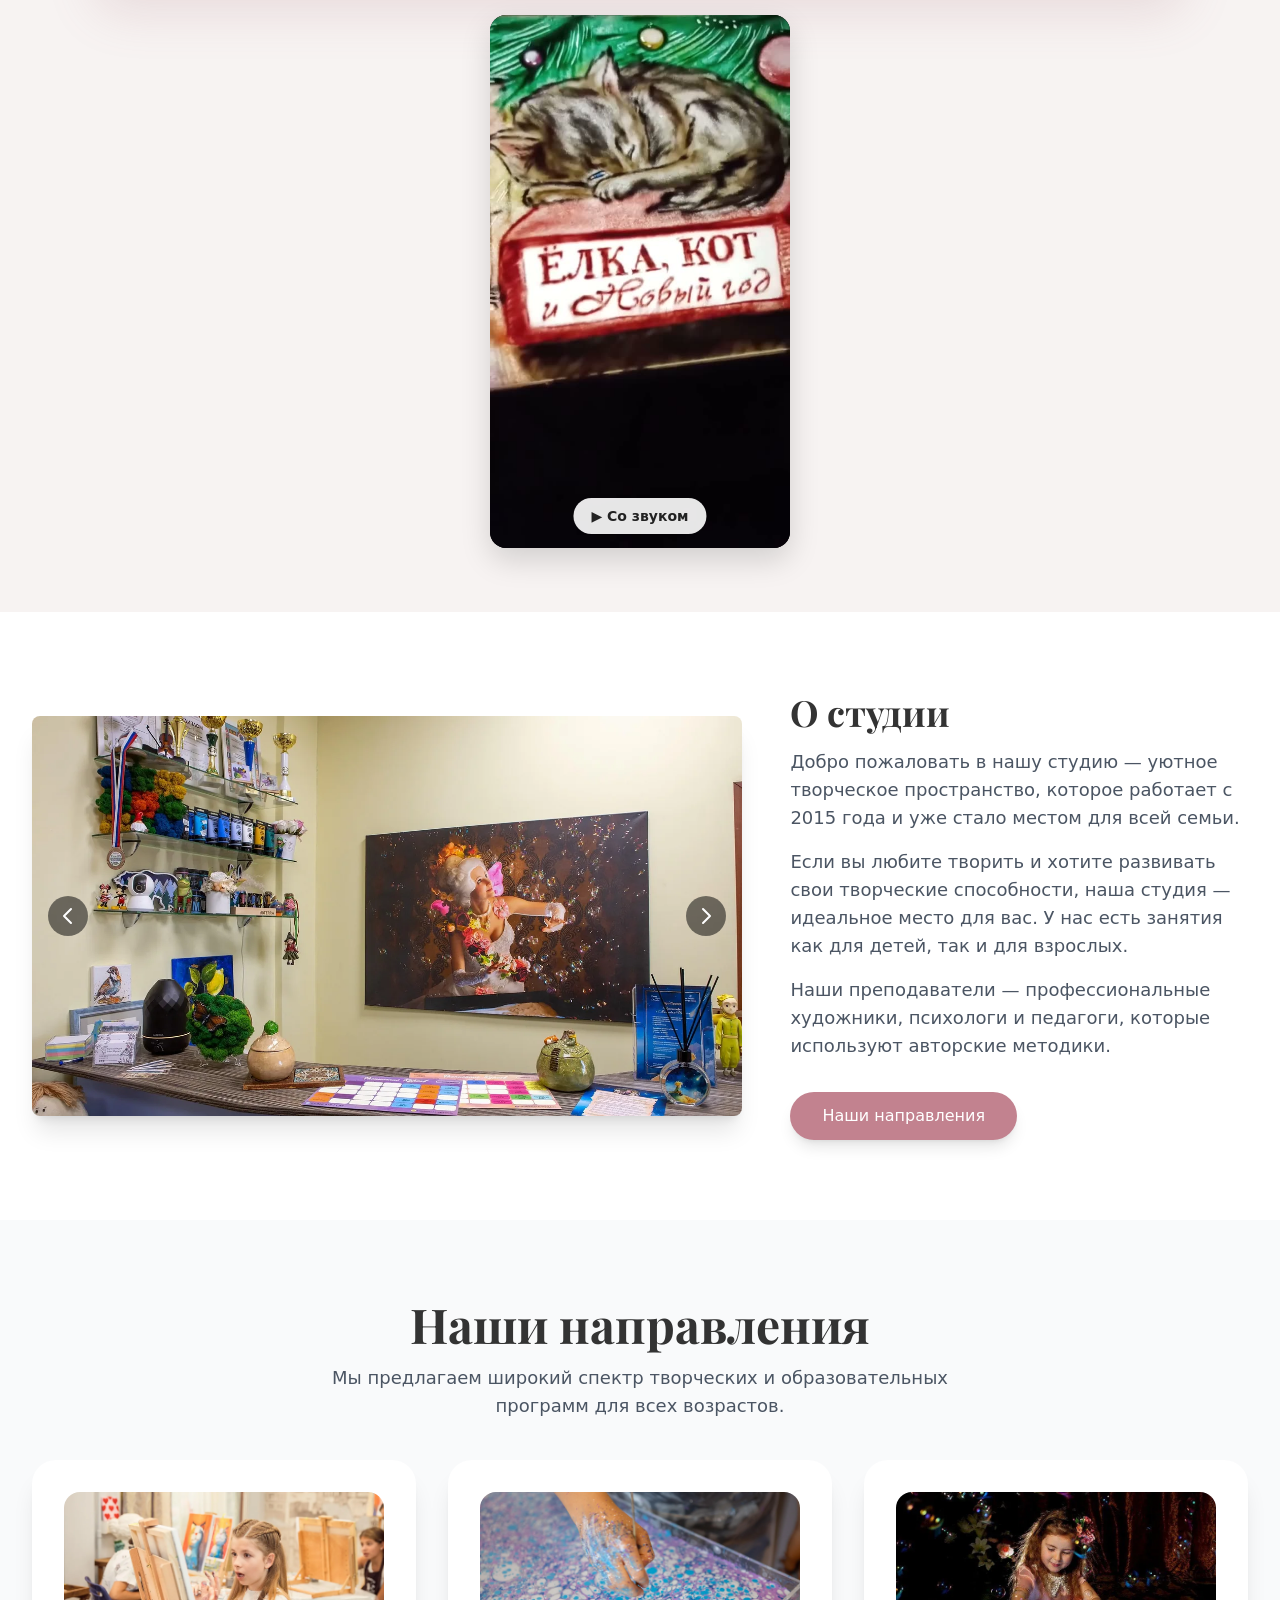
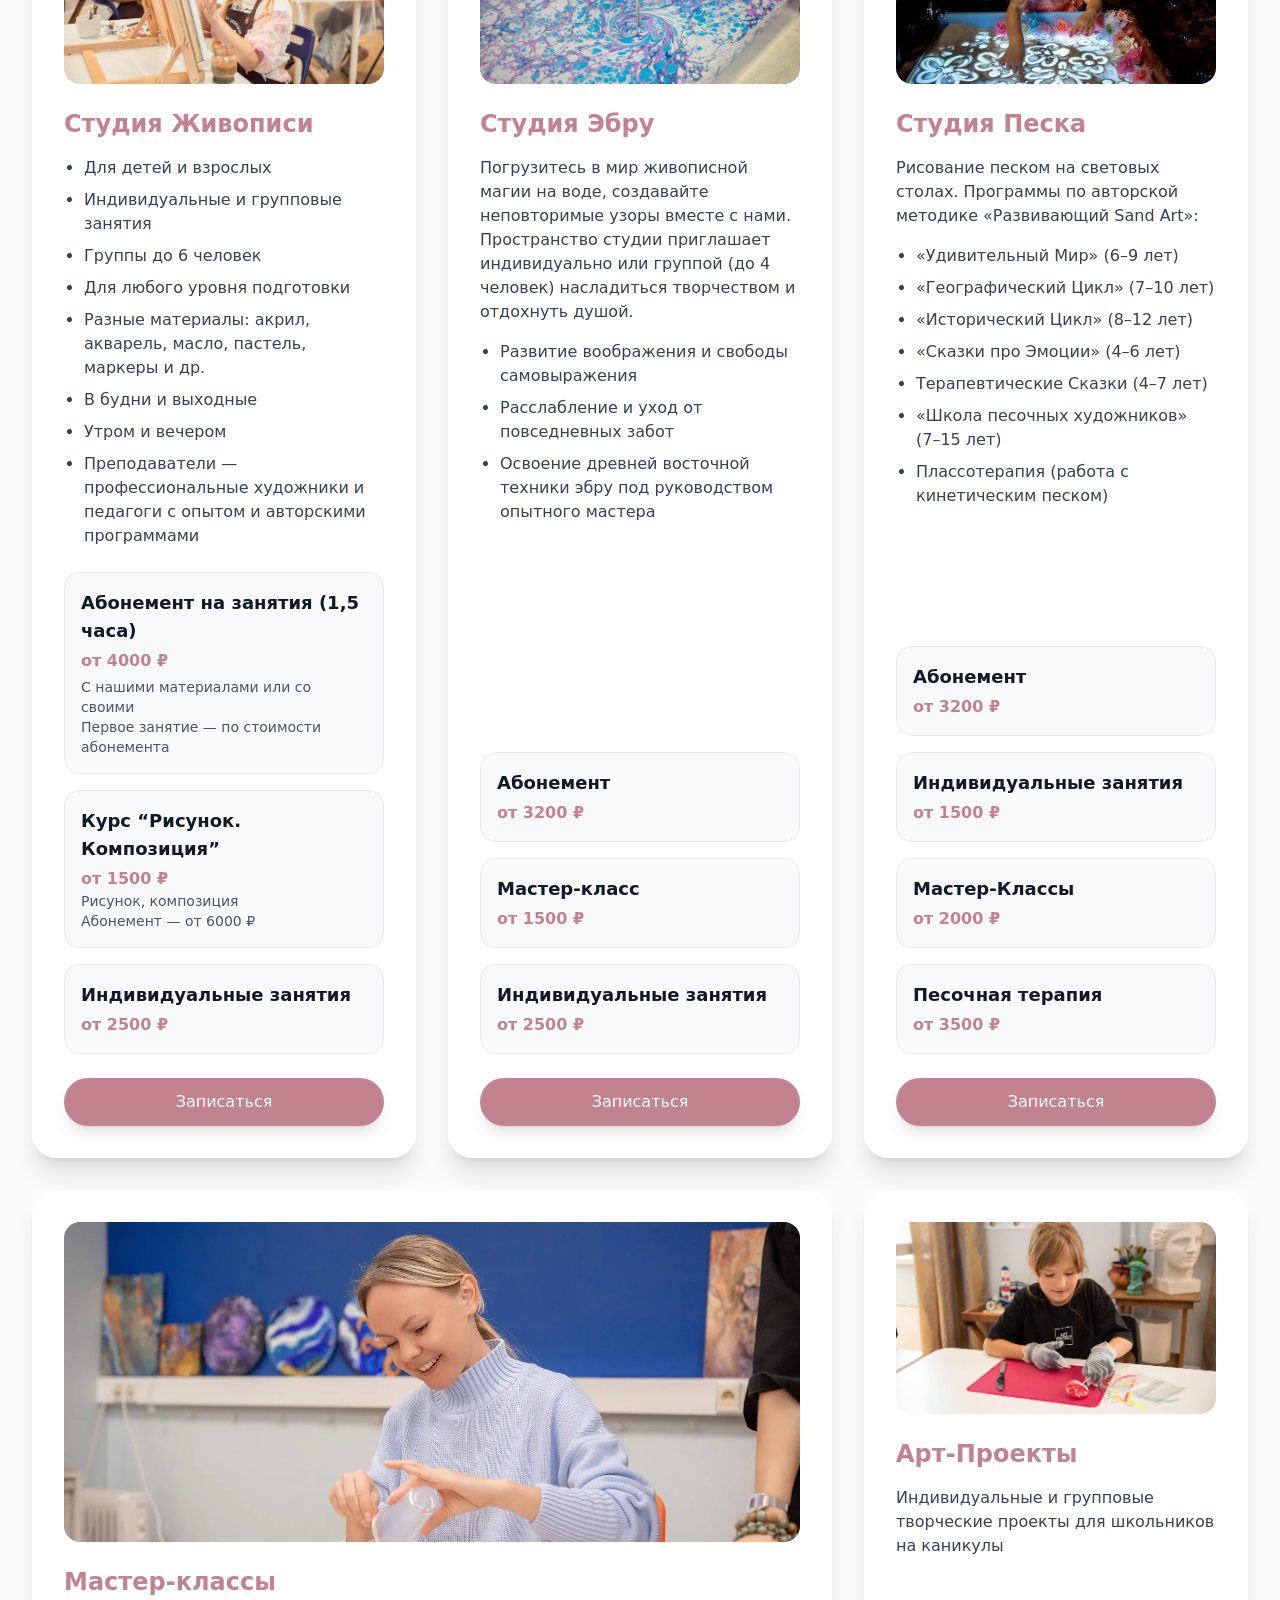
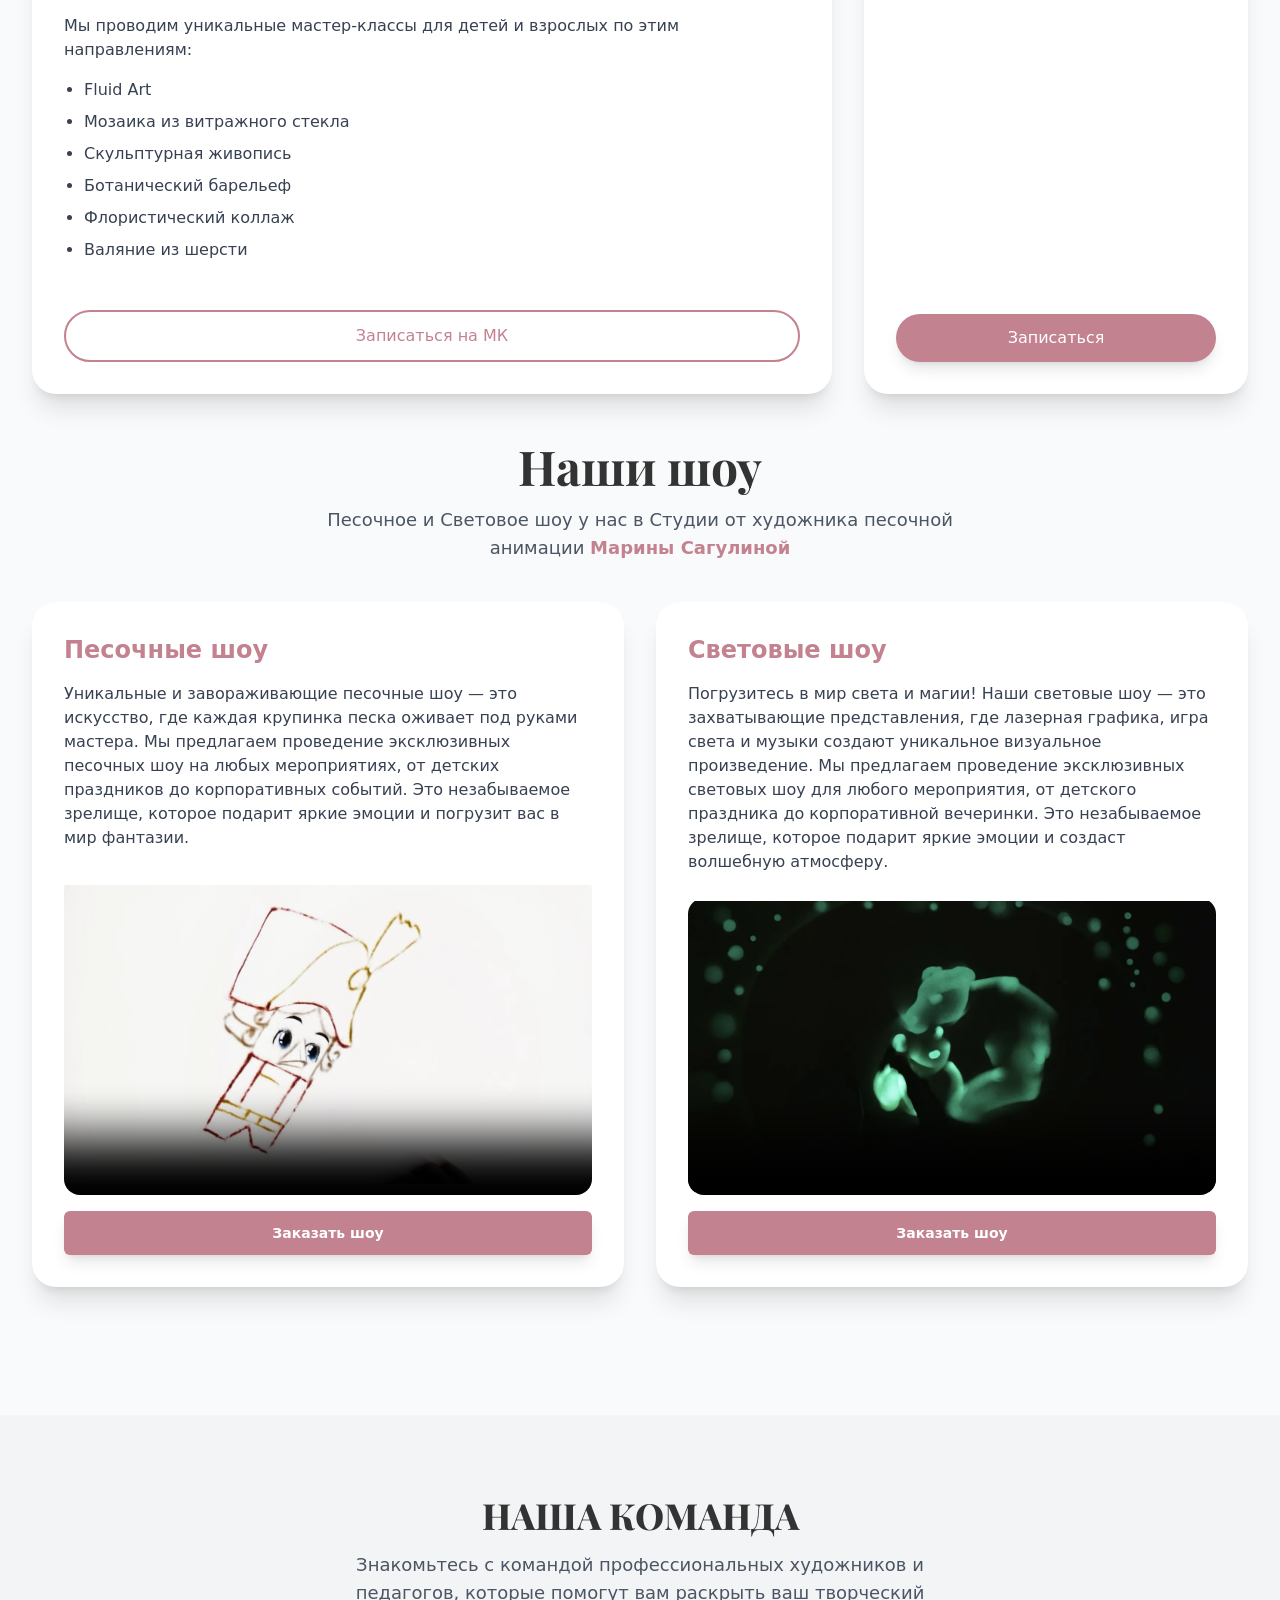
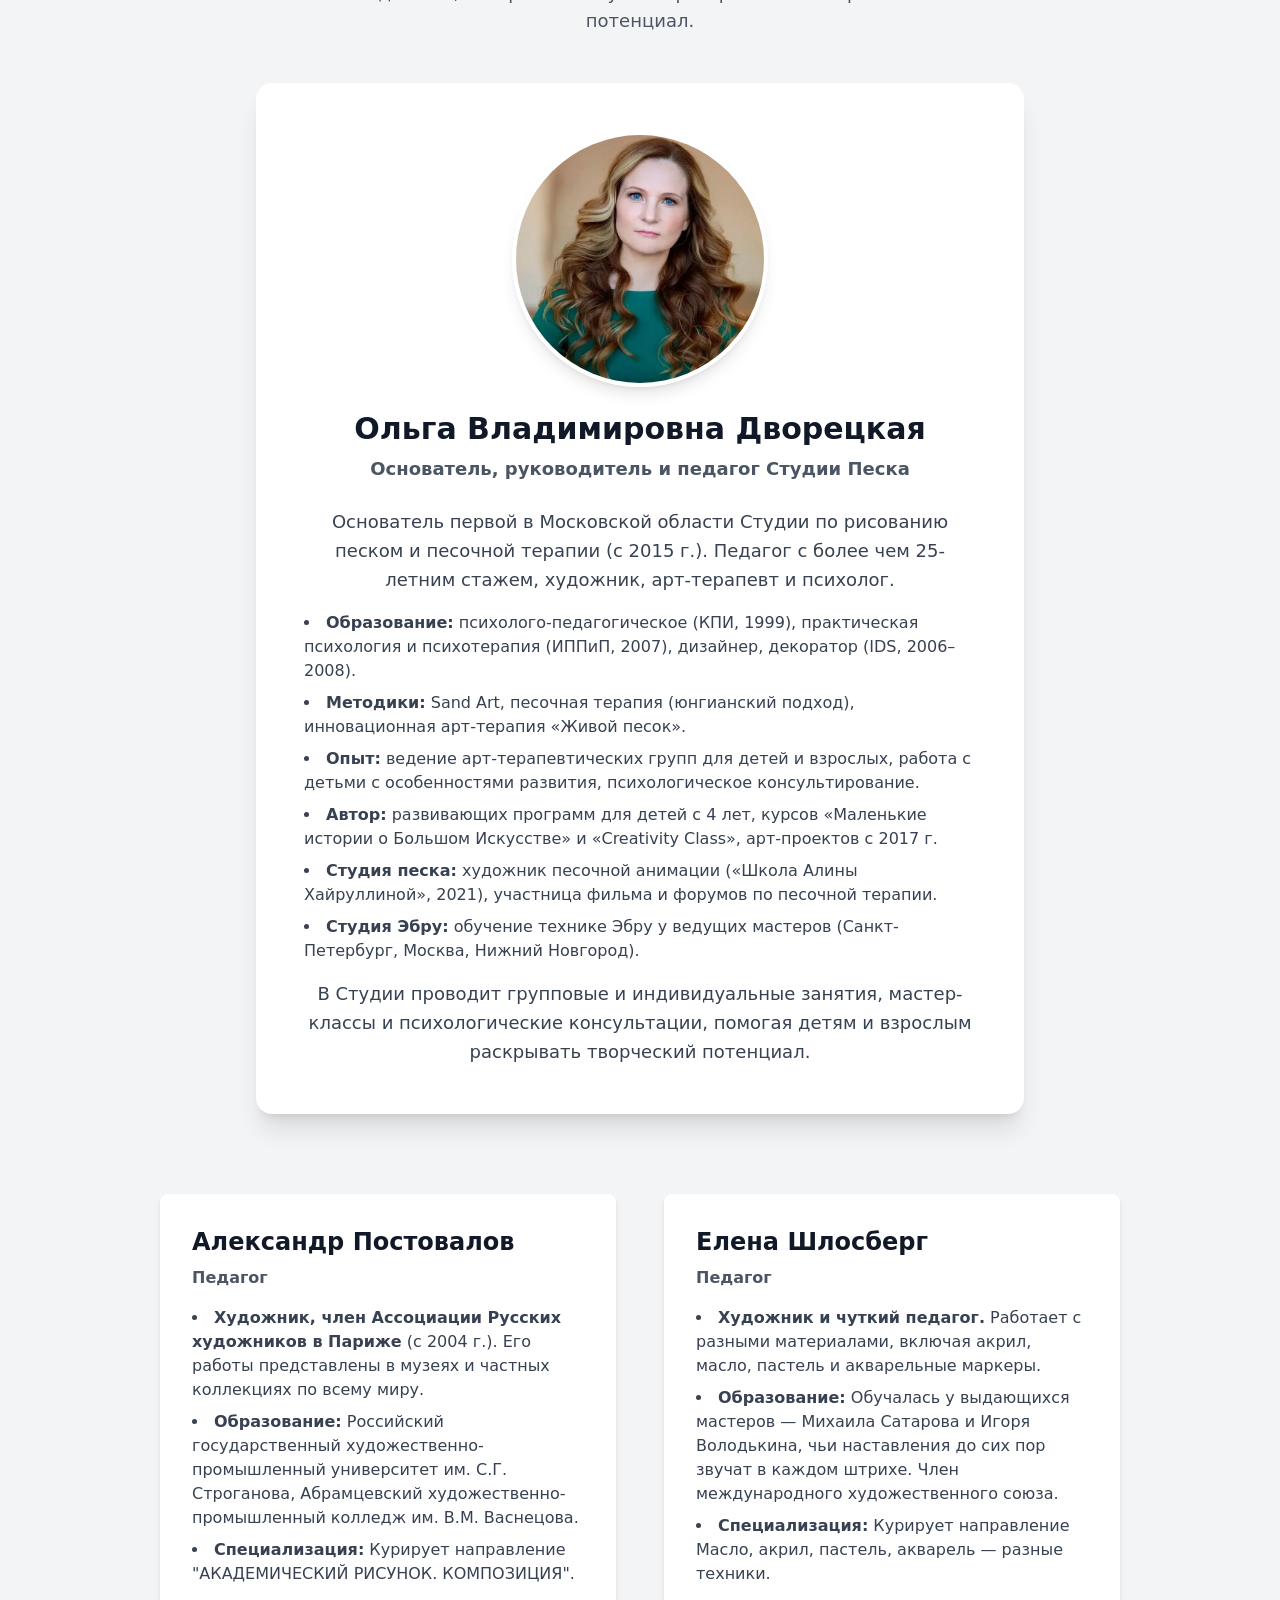
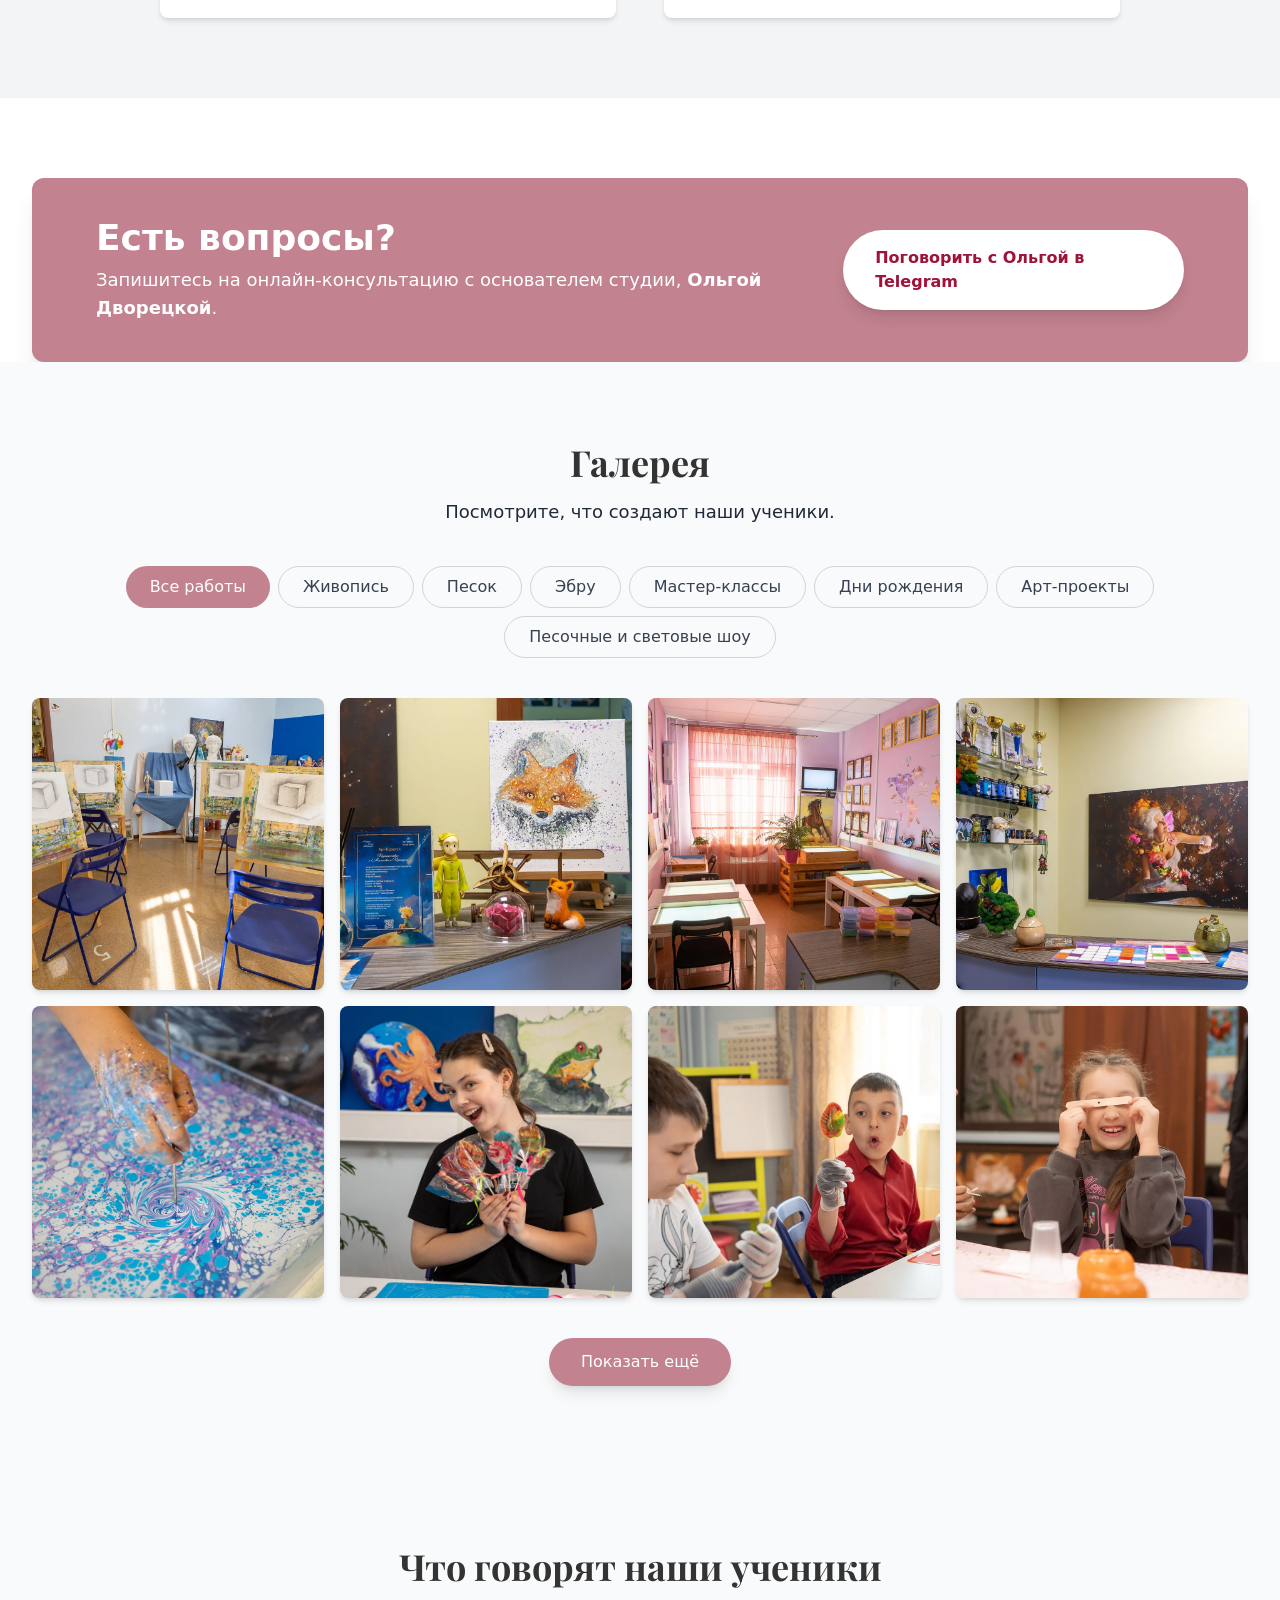
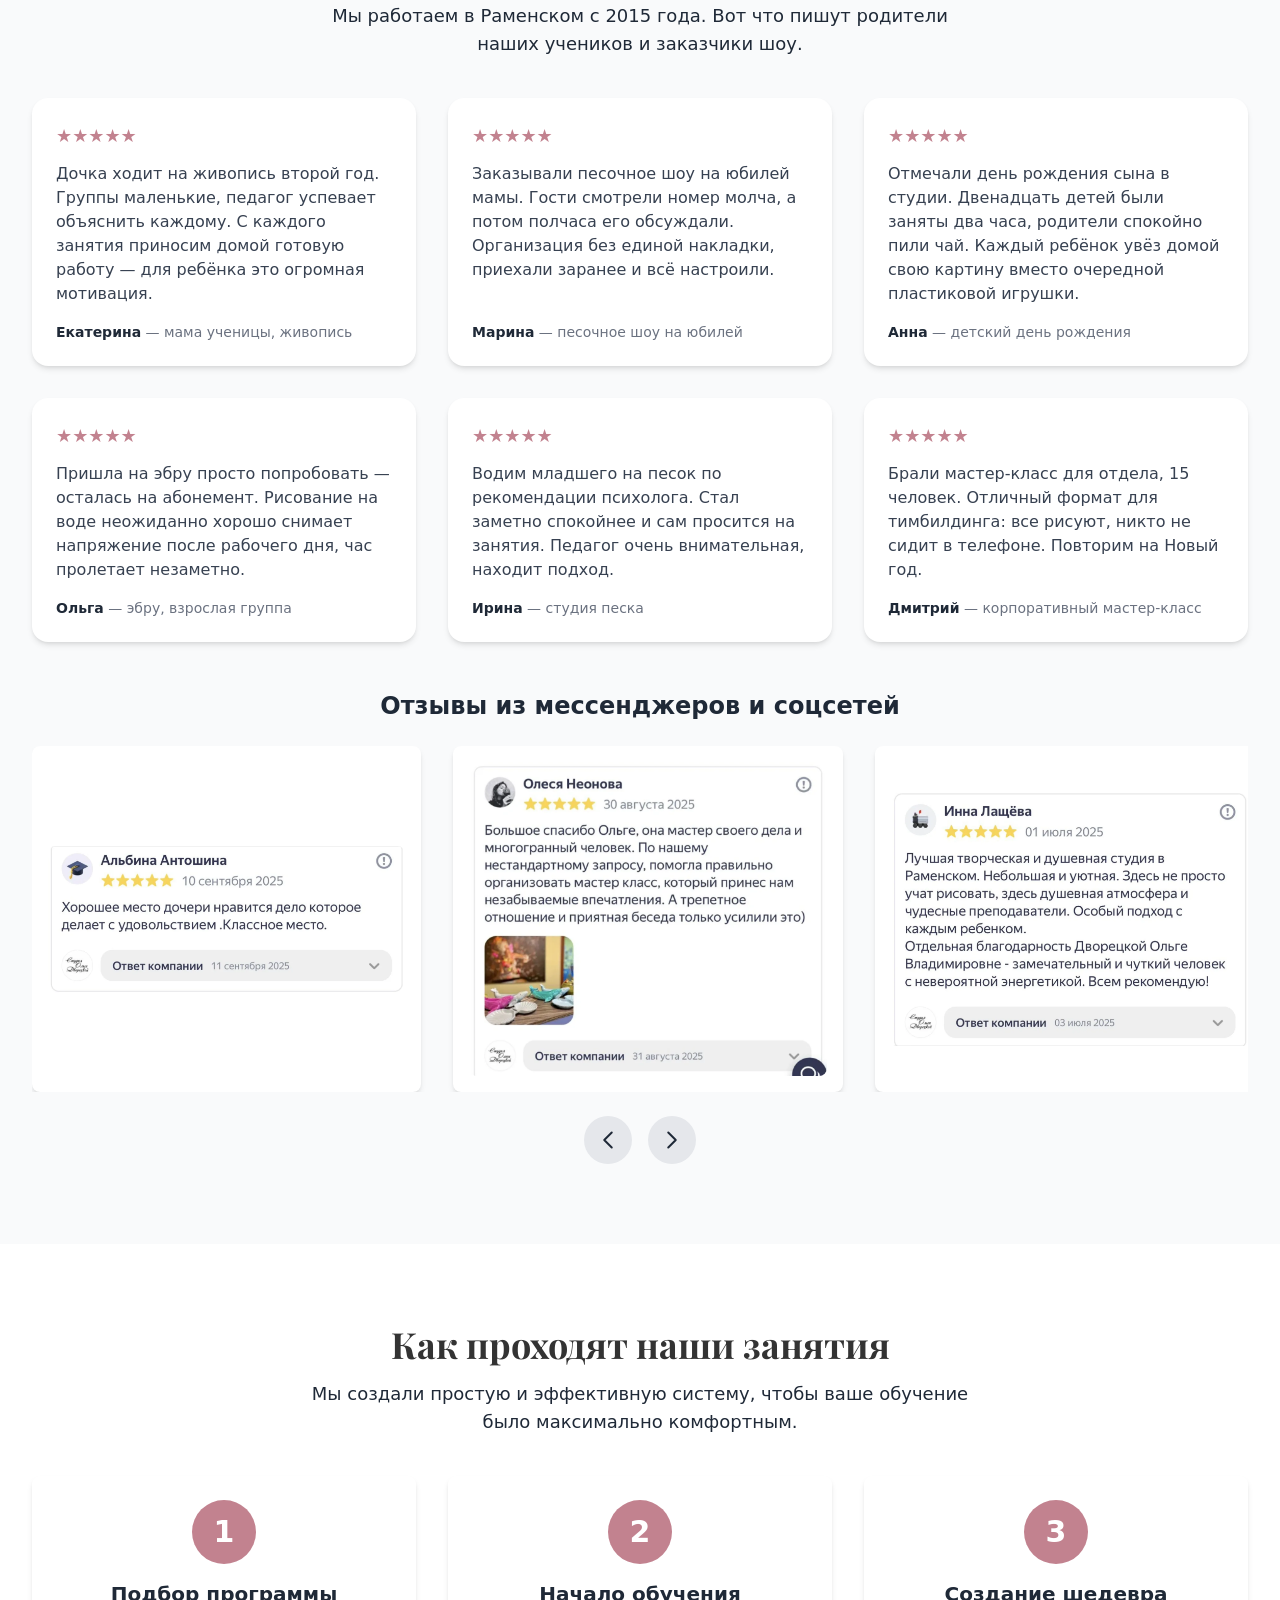
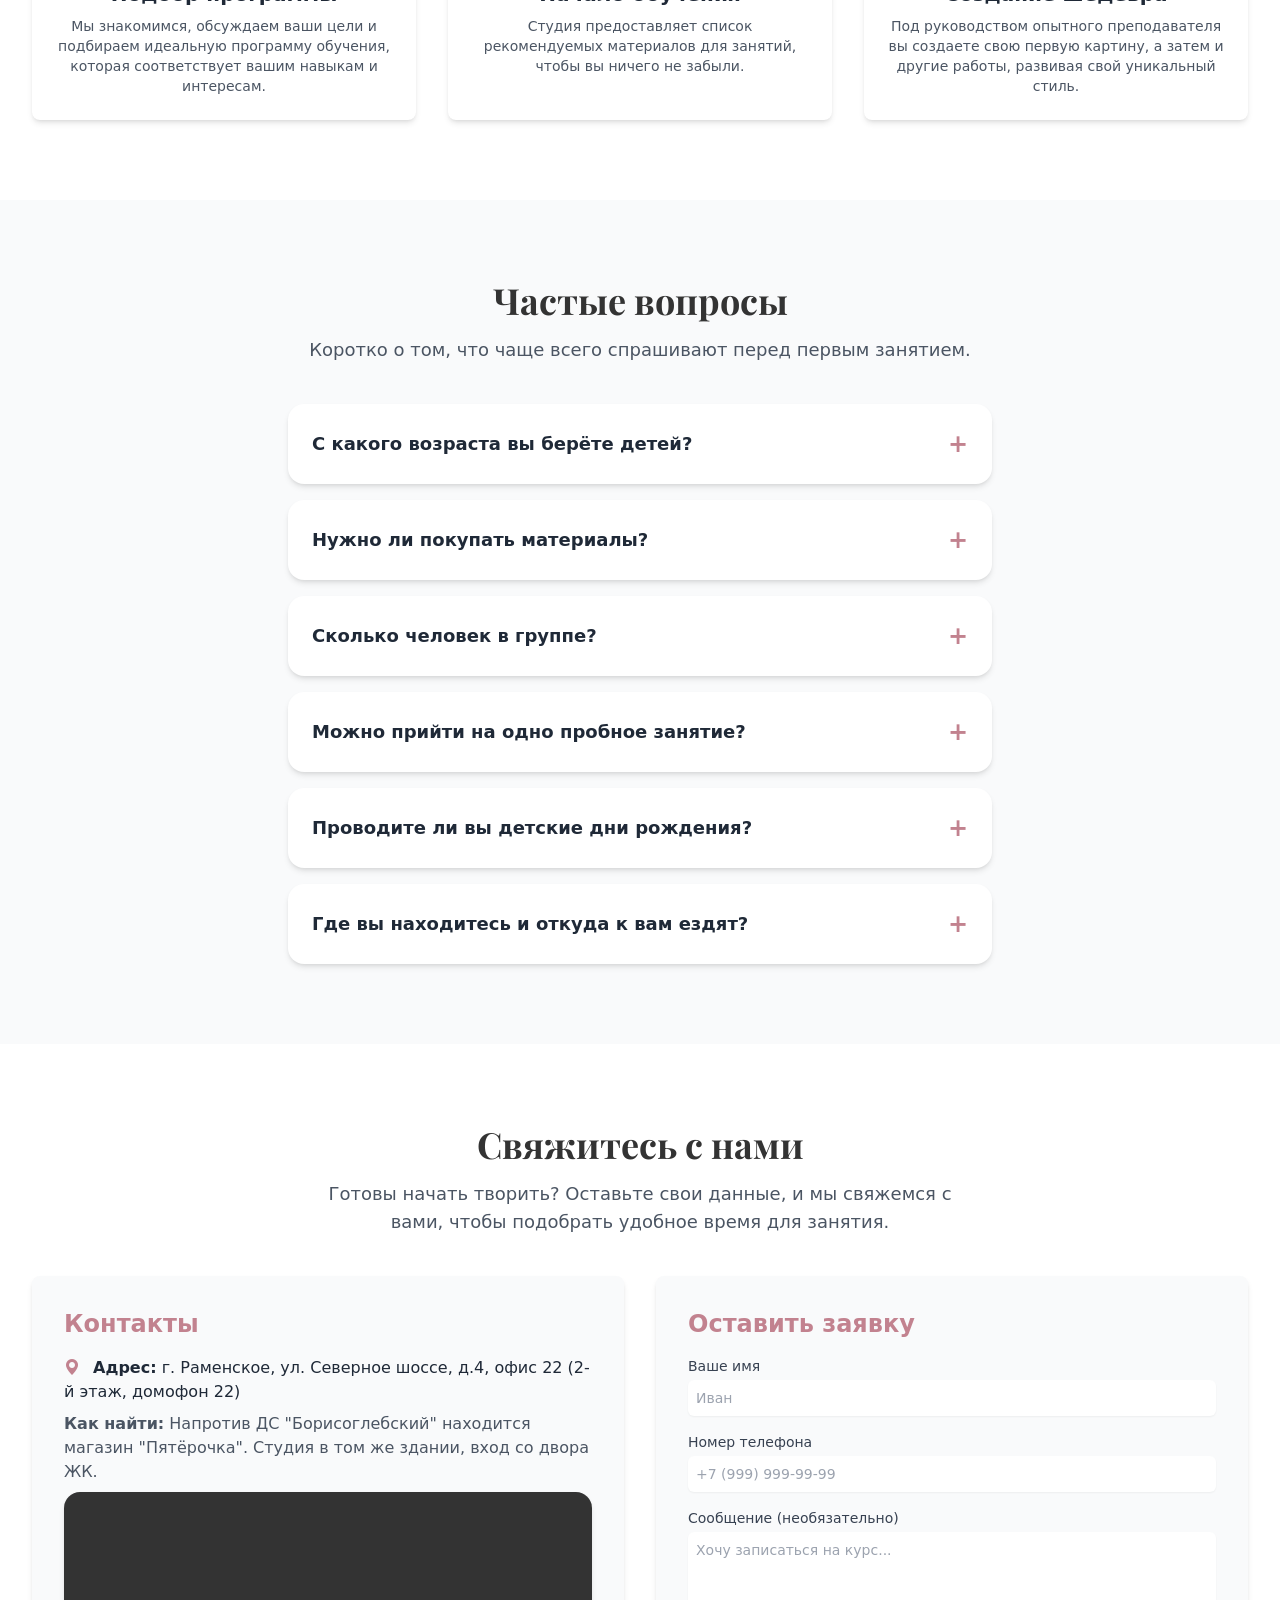
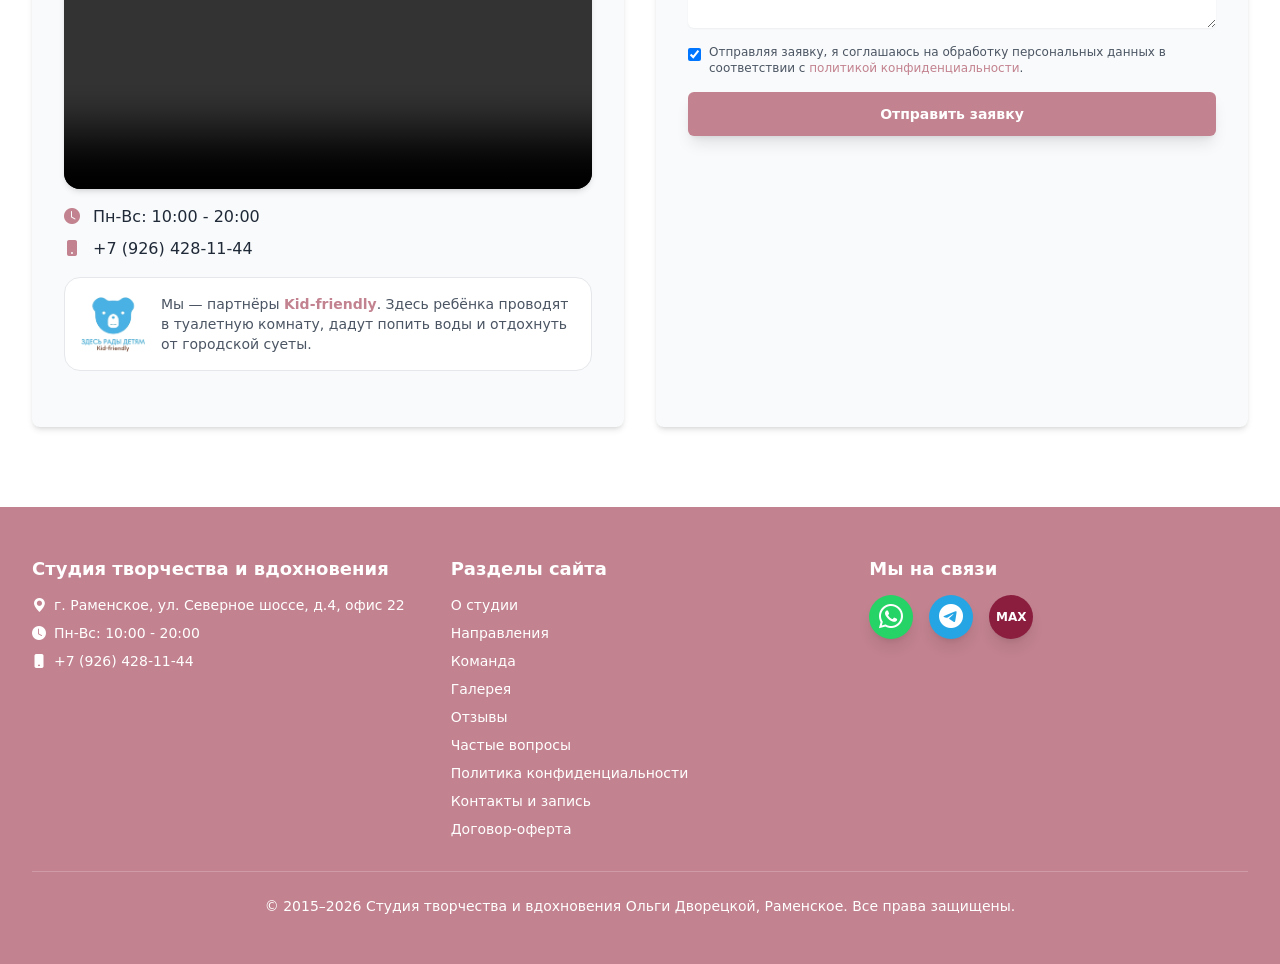
==== commit b9ad4532: "Липкая шапка: overflow-x clip вместо hidden" ====
--- a/index.html
+++ b/index.html
@@ -399,7 +399,7 @@
         }
 
         html, body {
-          overflow-x: hidden;
+          overflow-x: clip;
           max-width: 100%;
         }
         body {
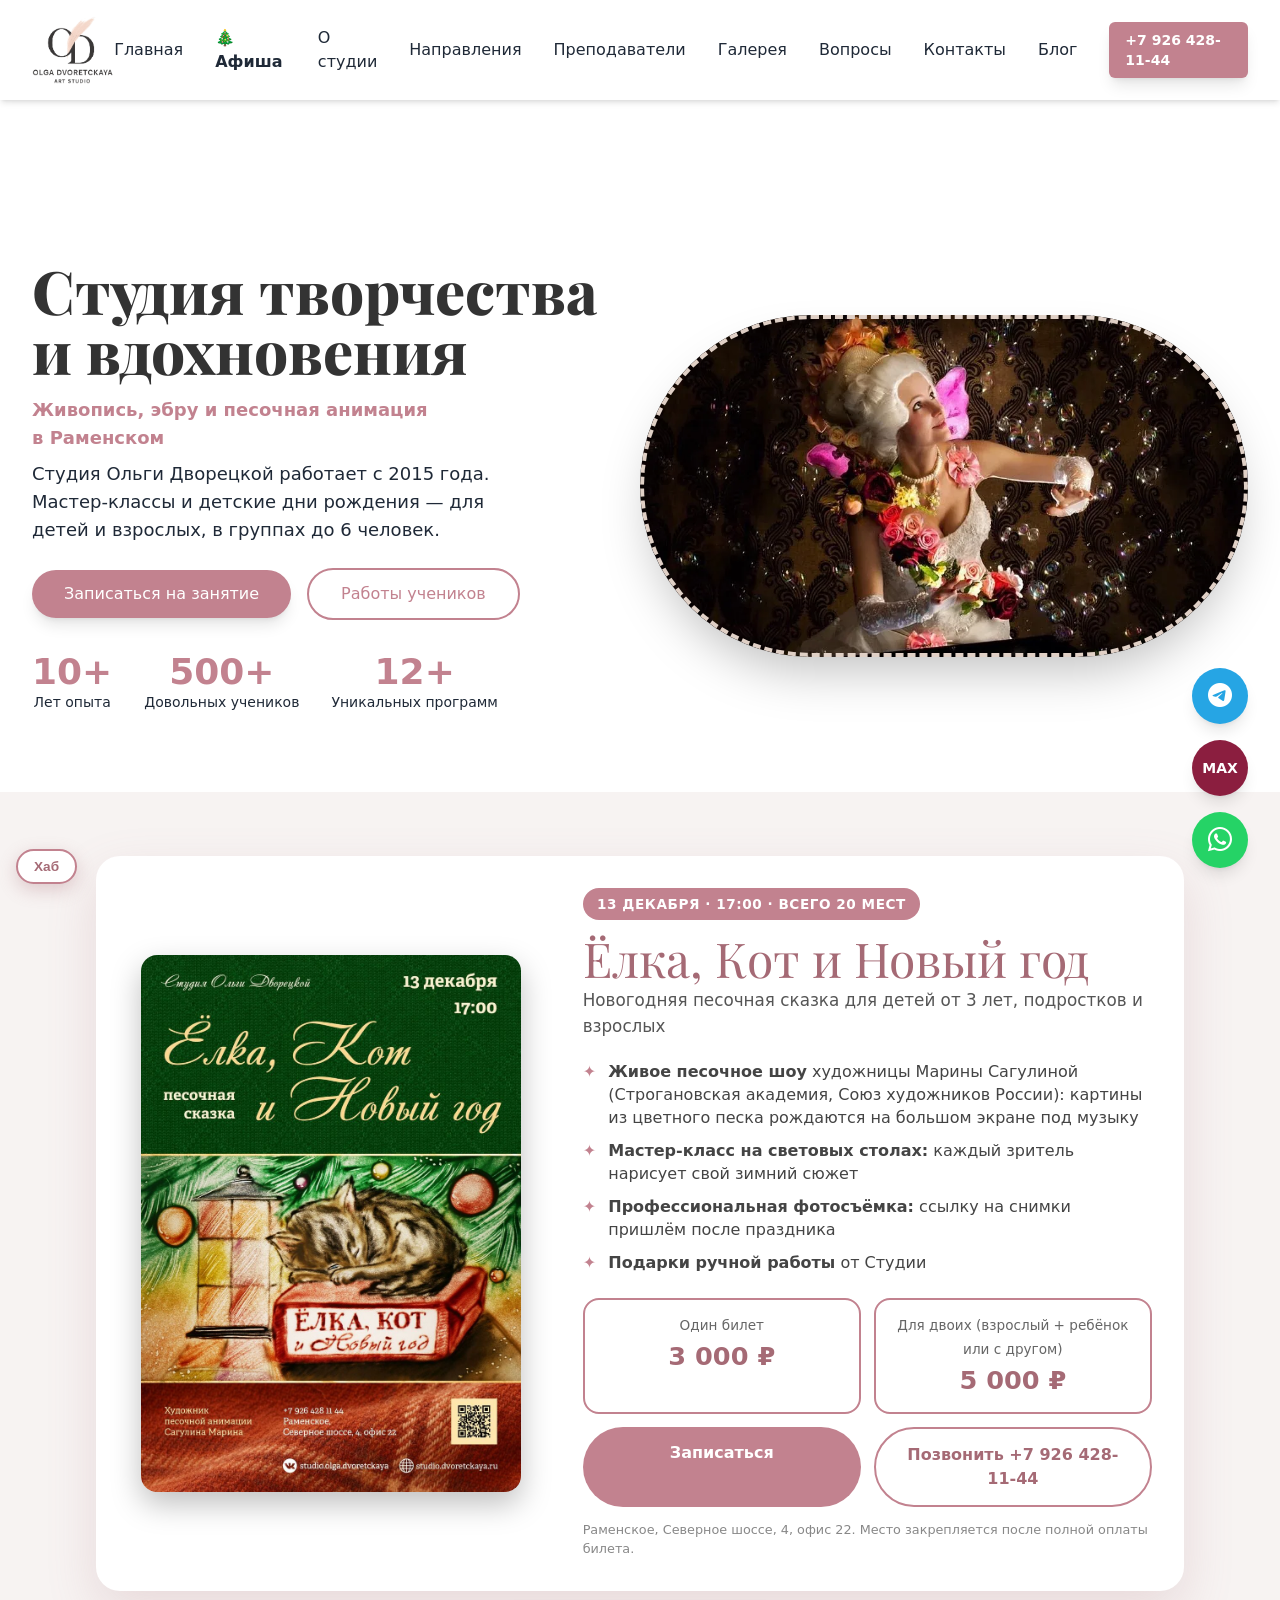
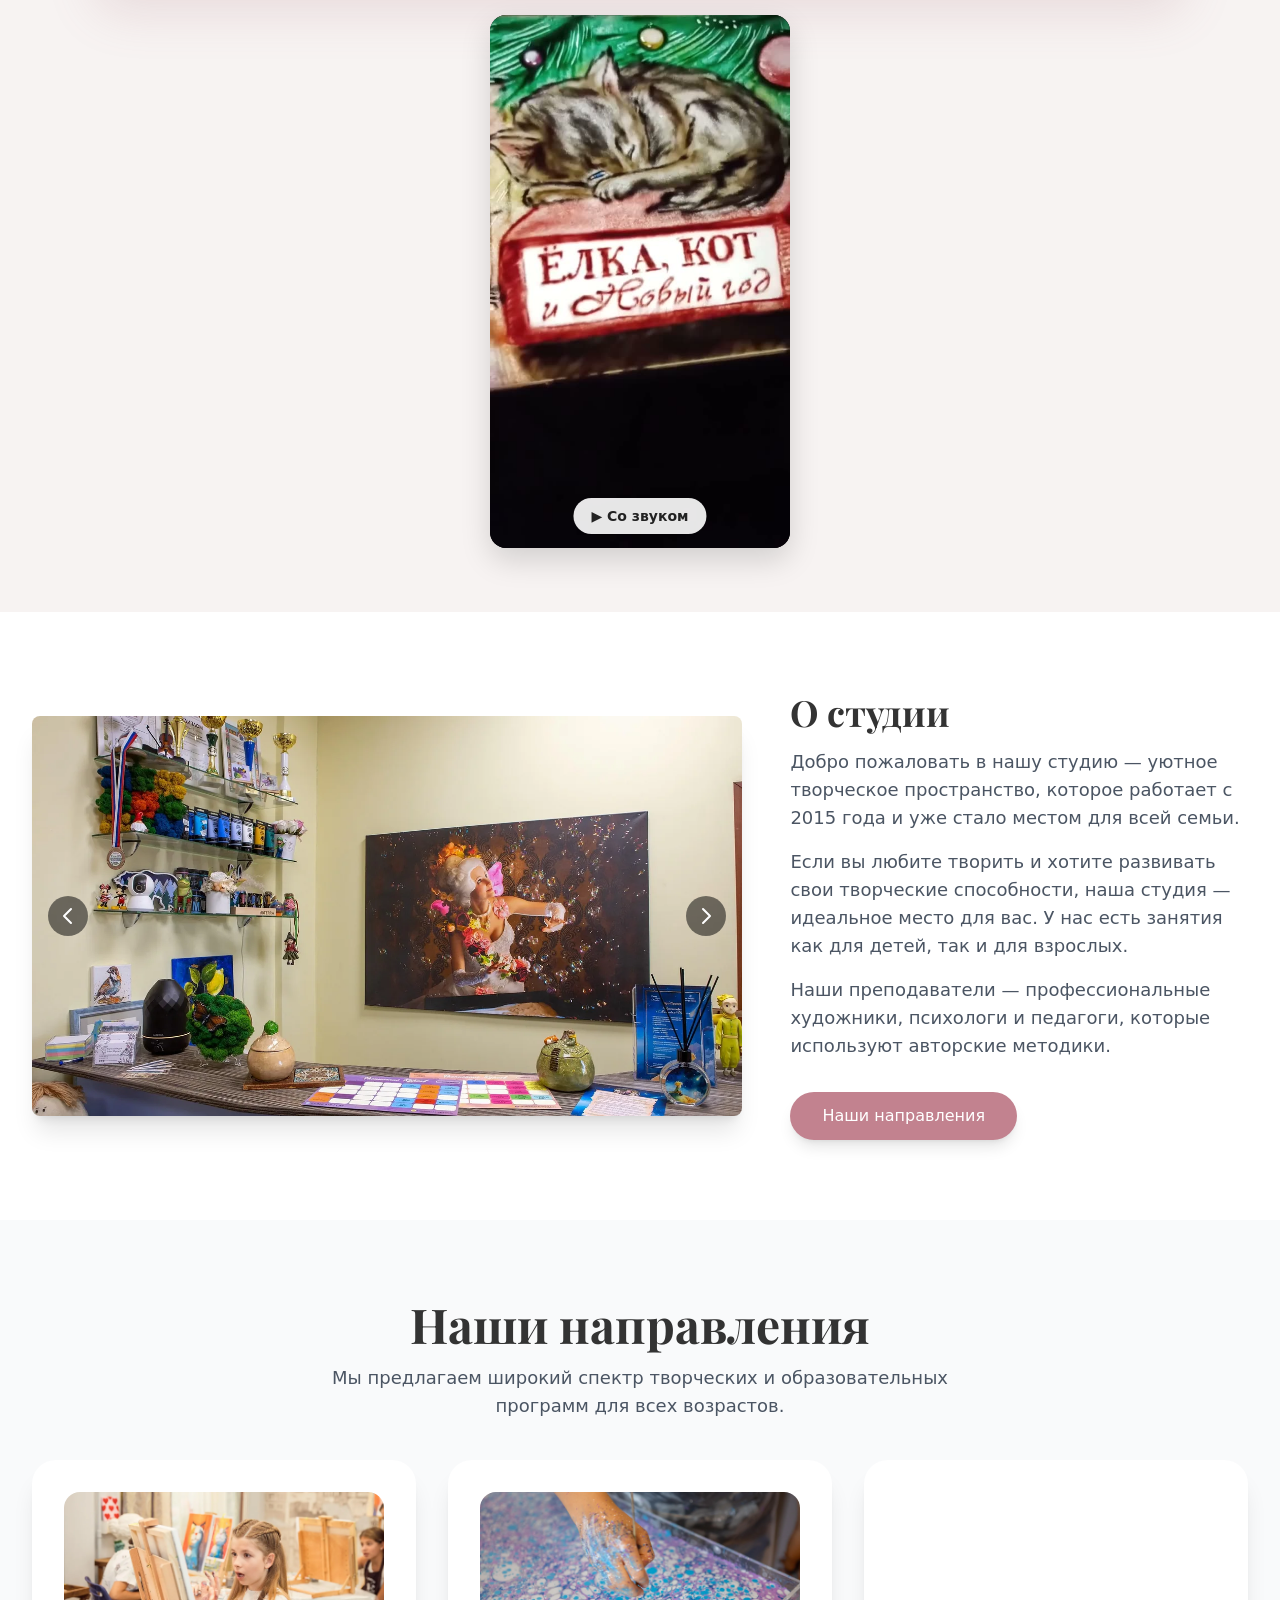
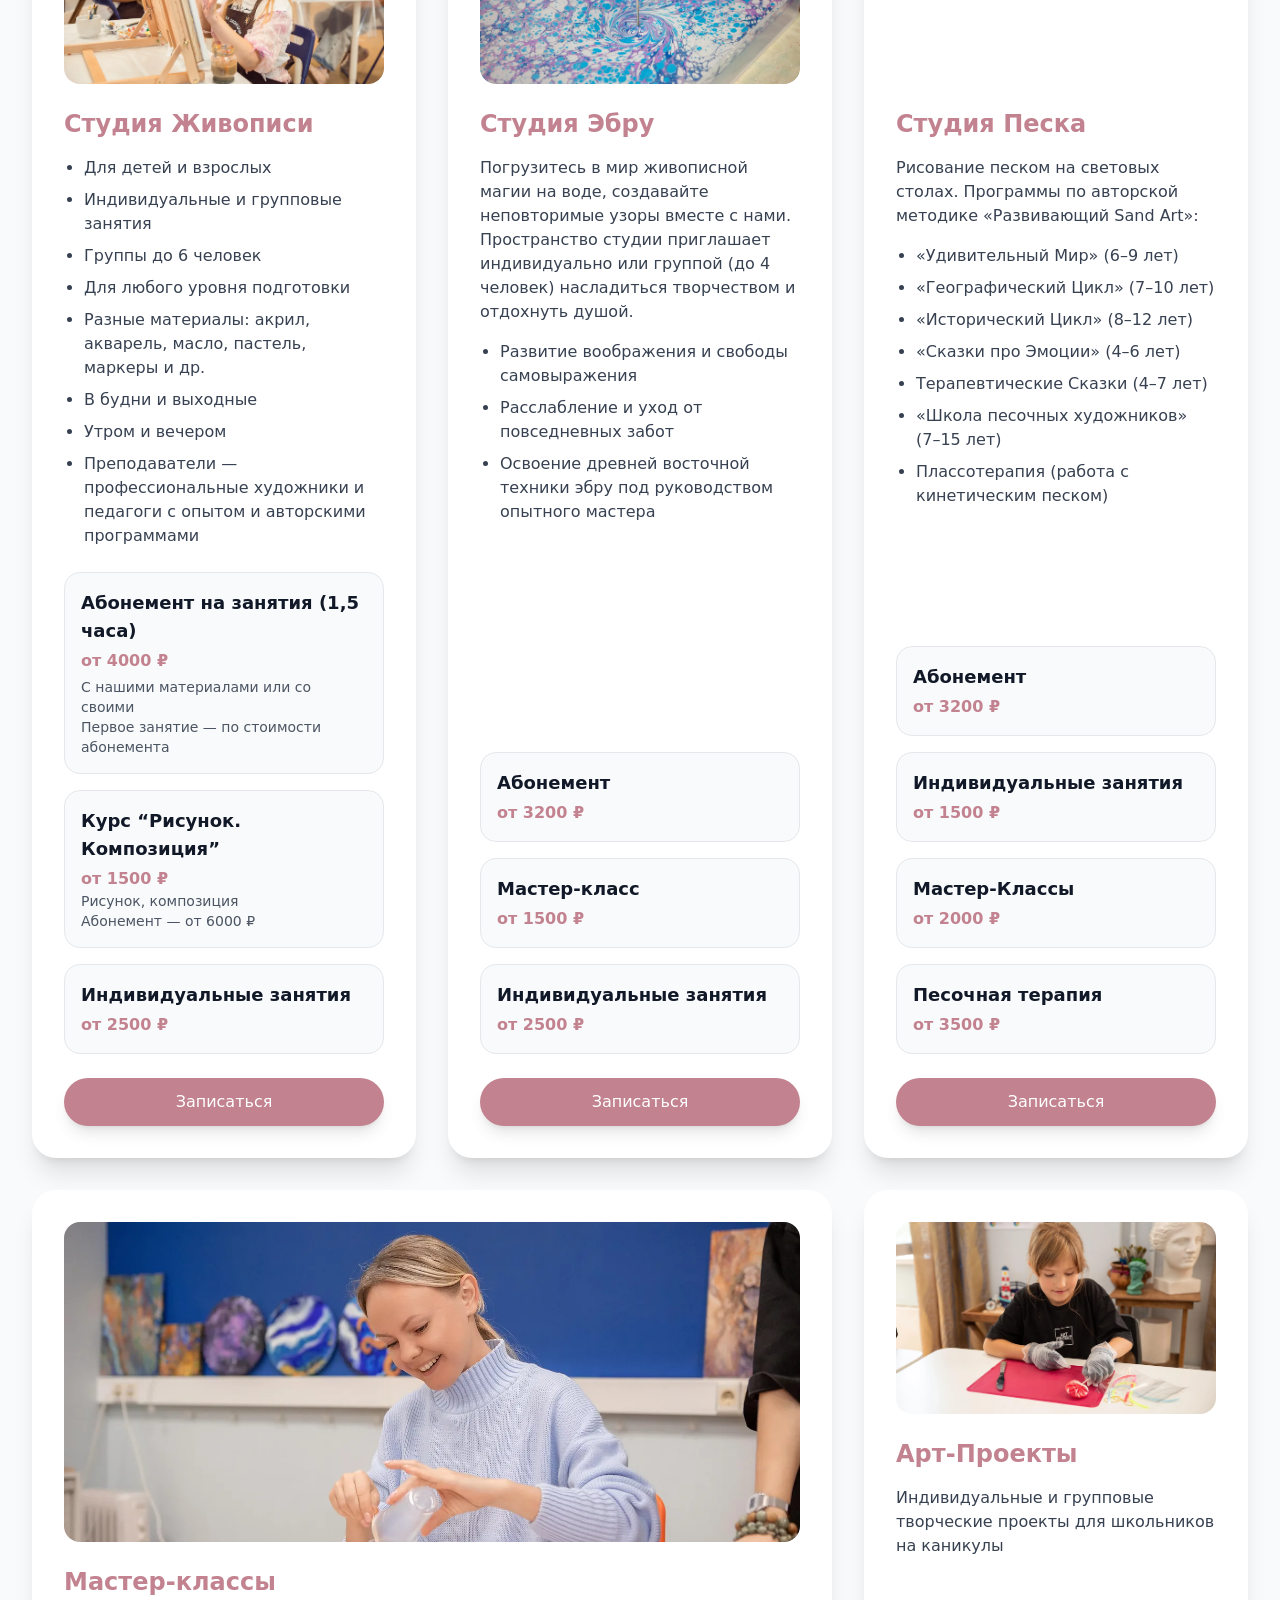
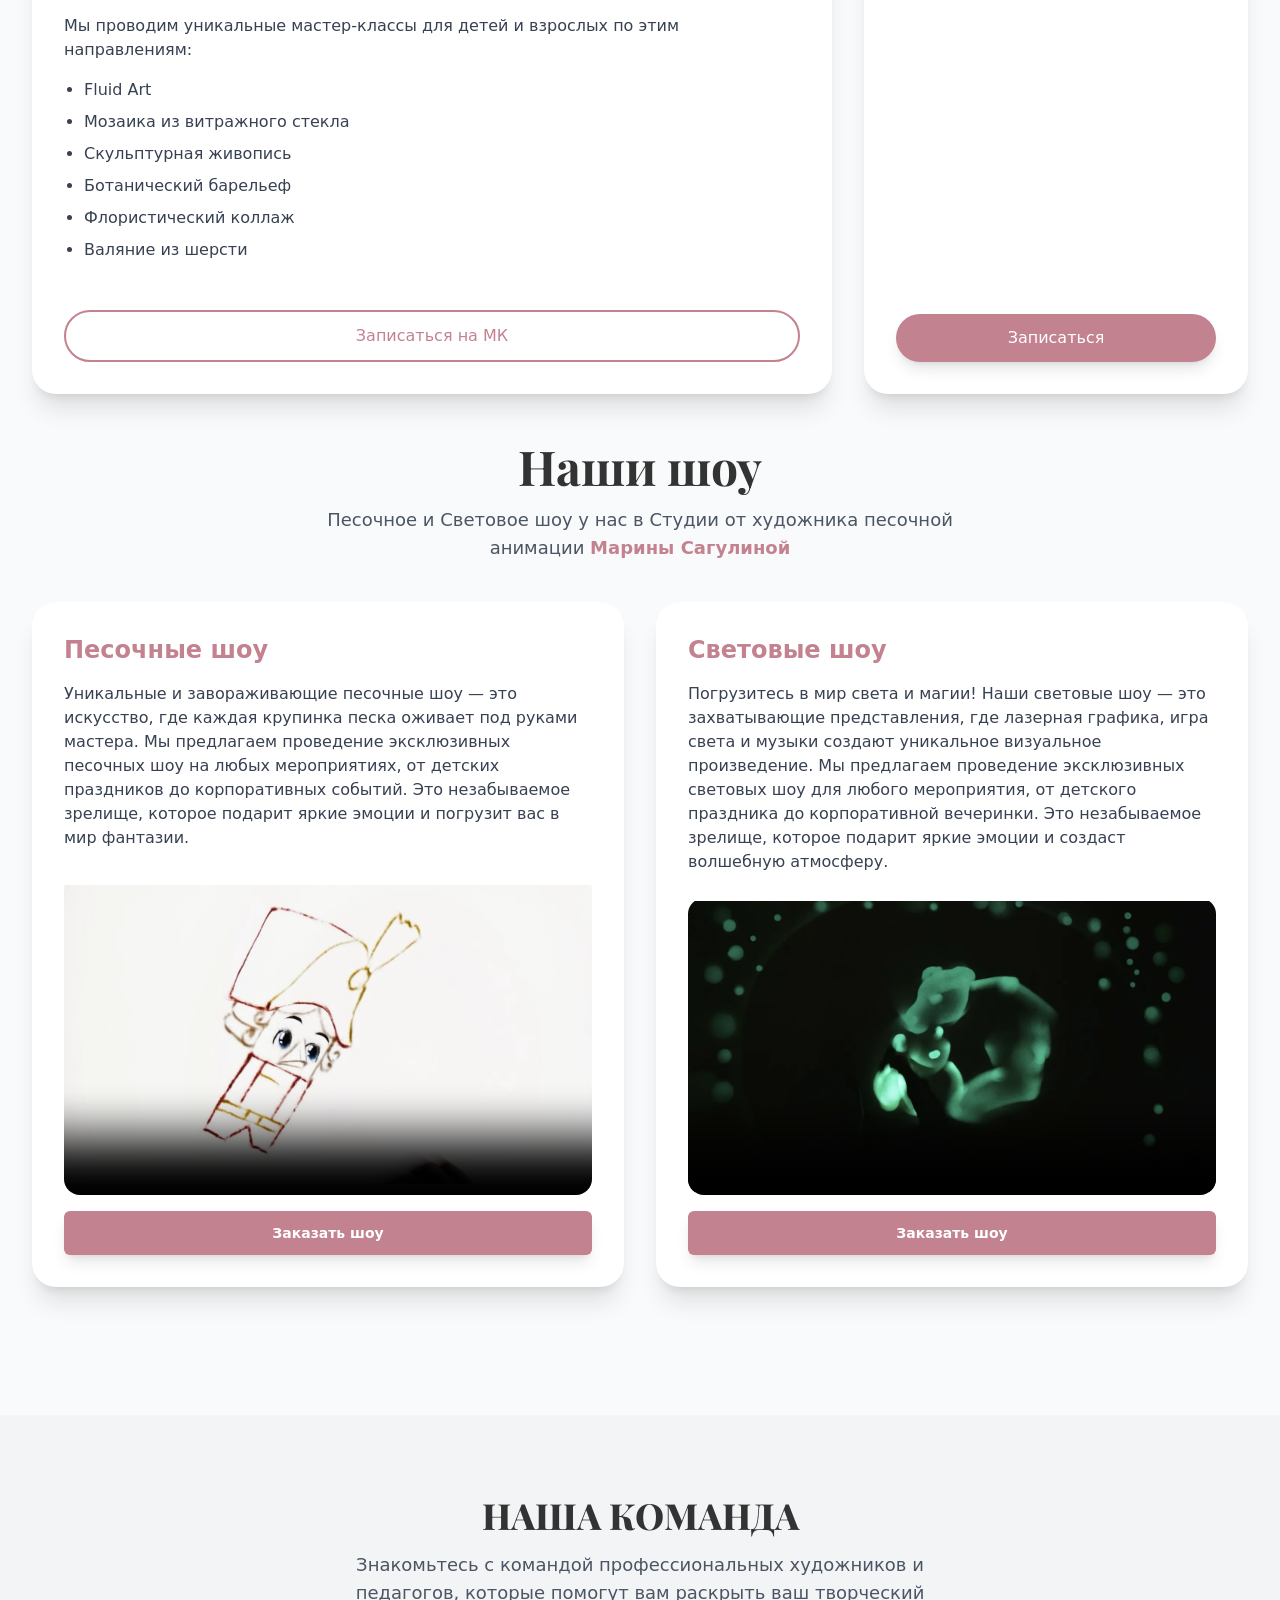
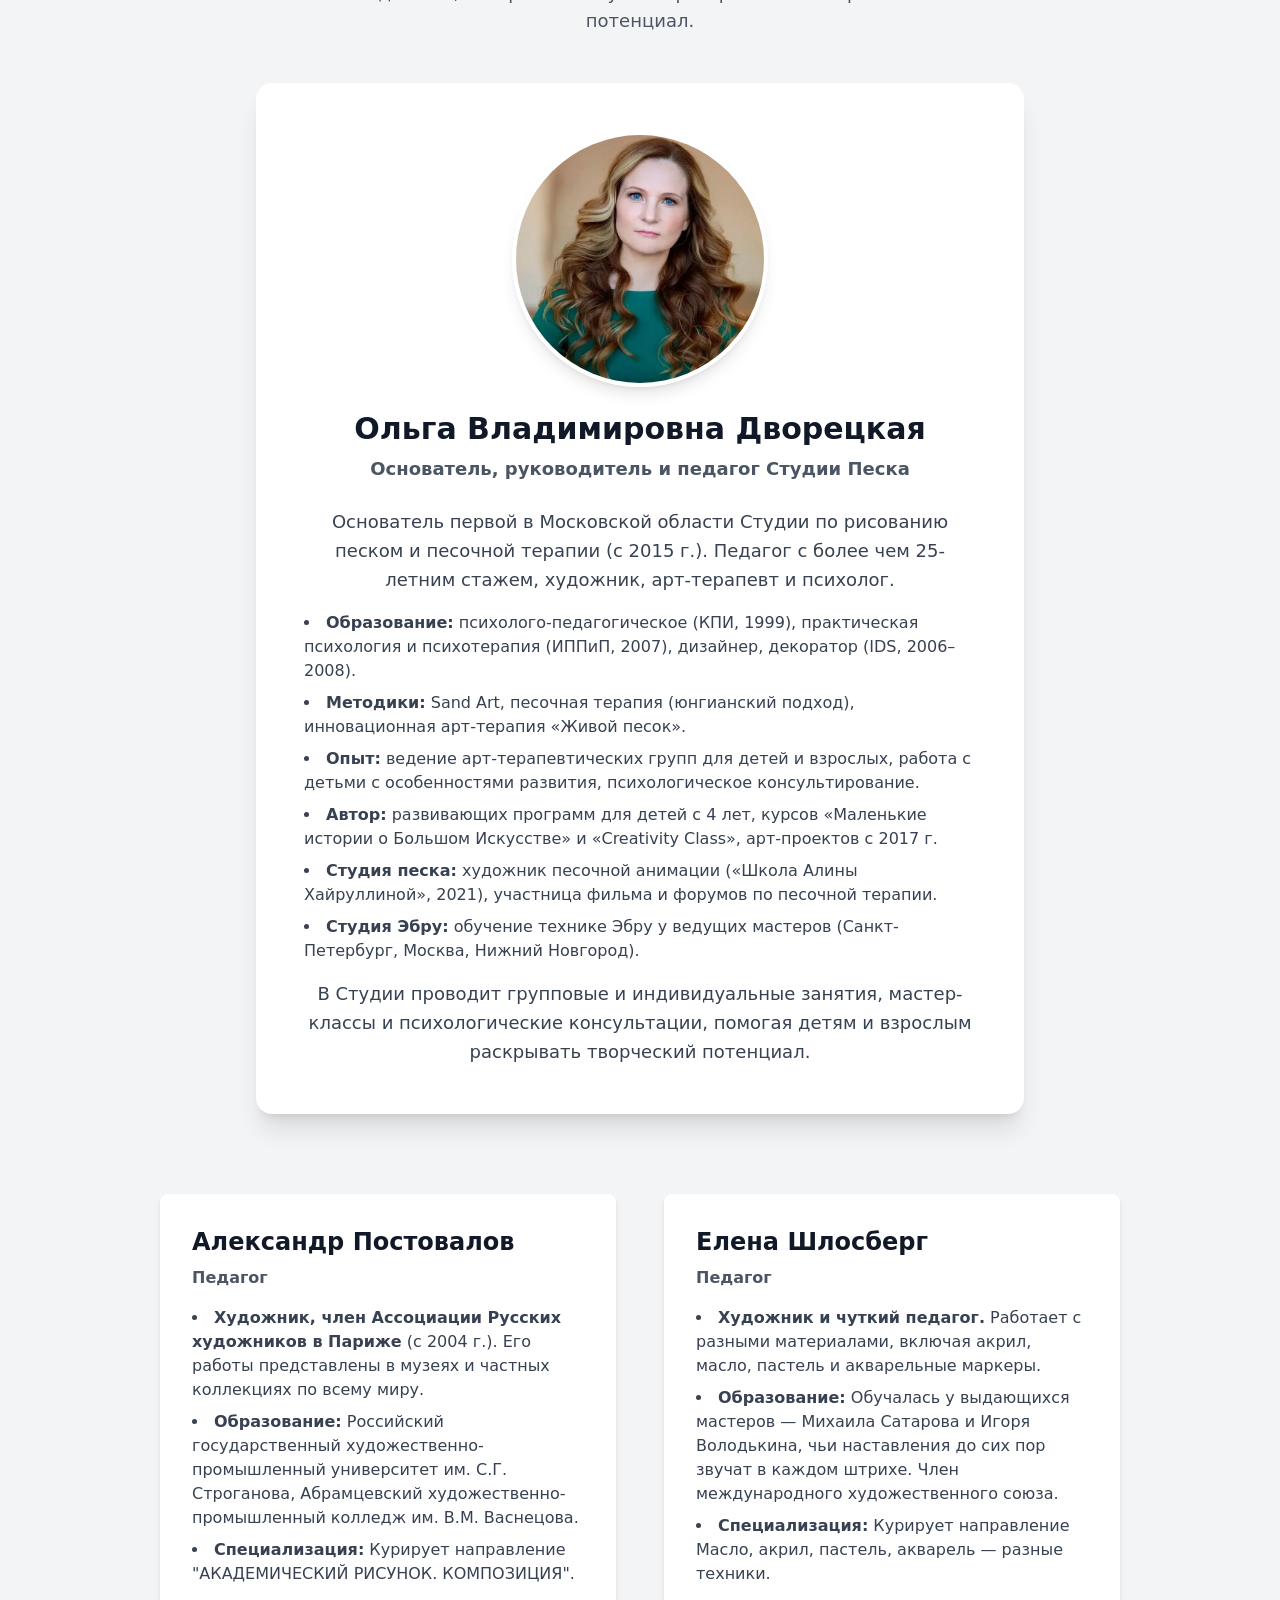
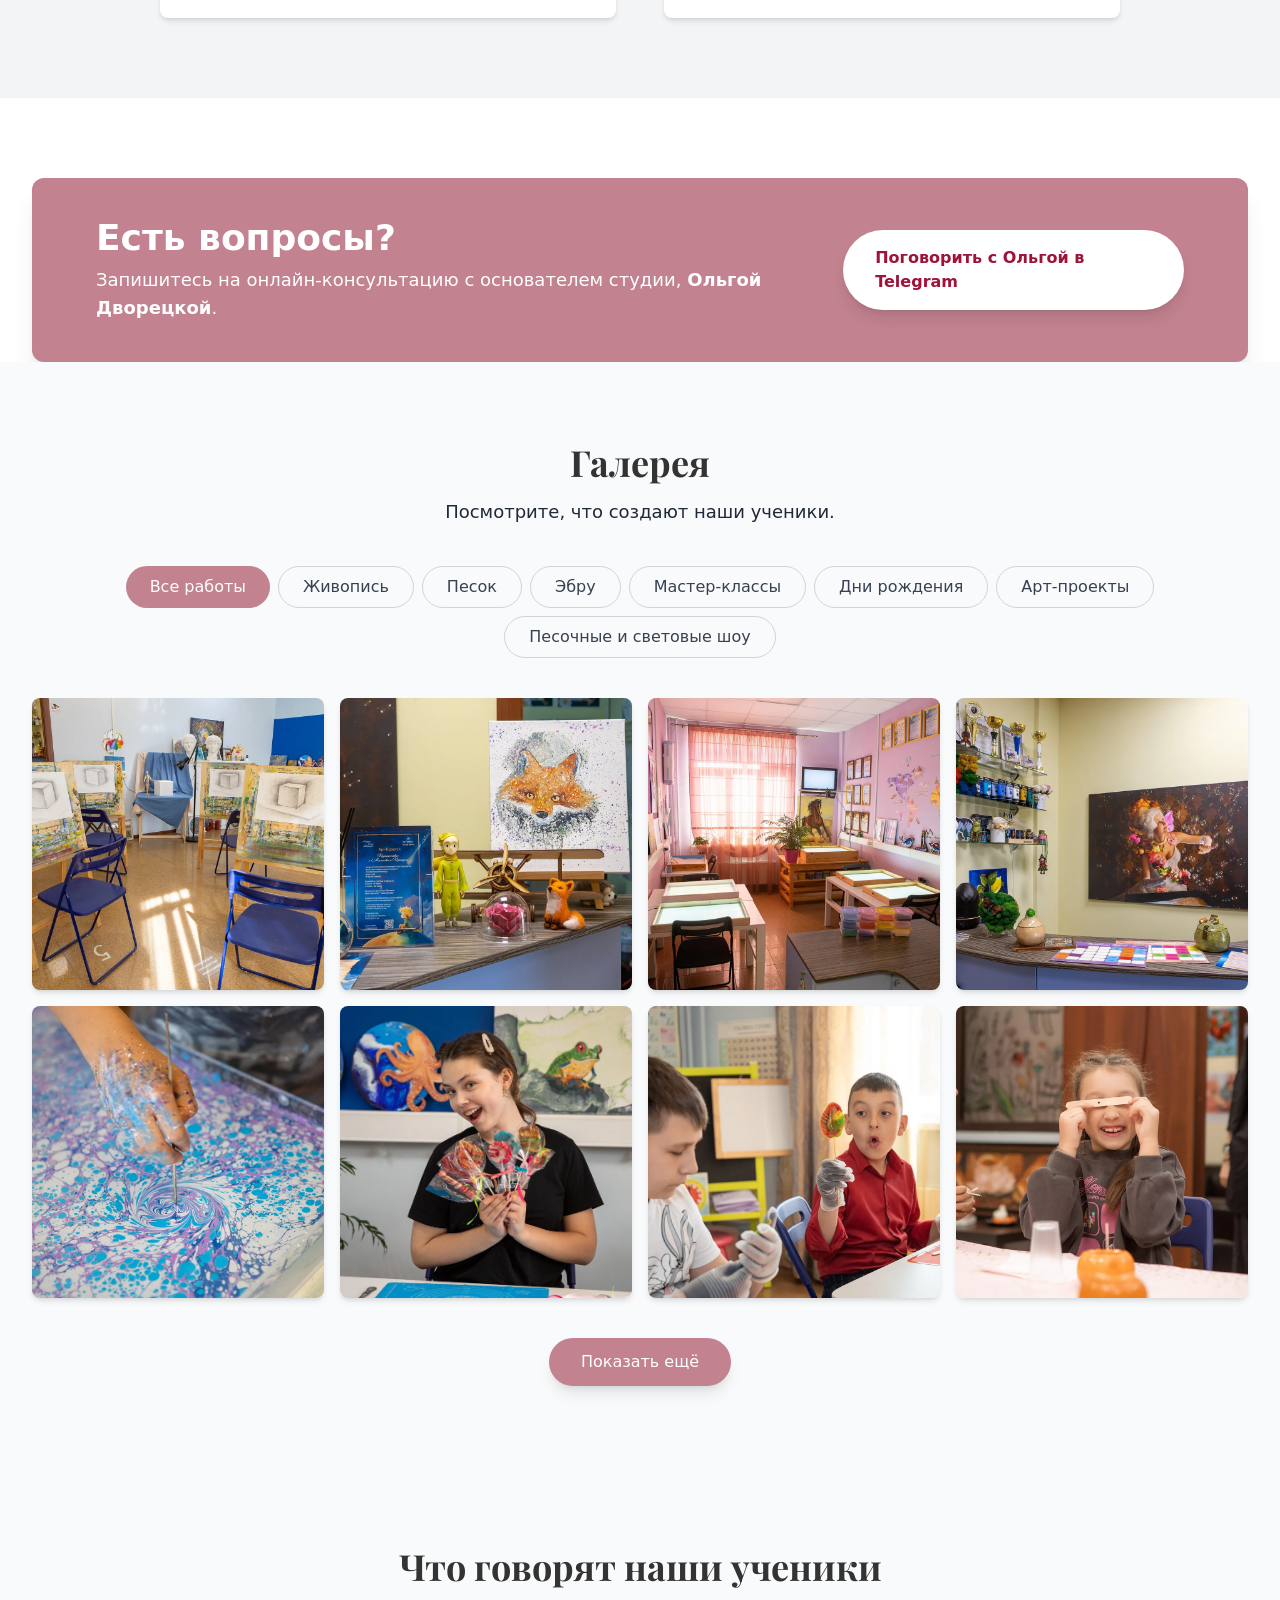
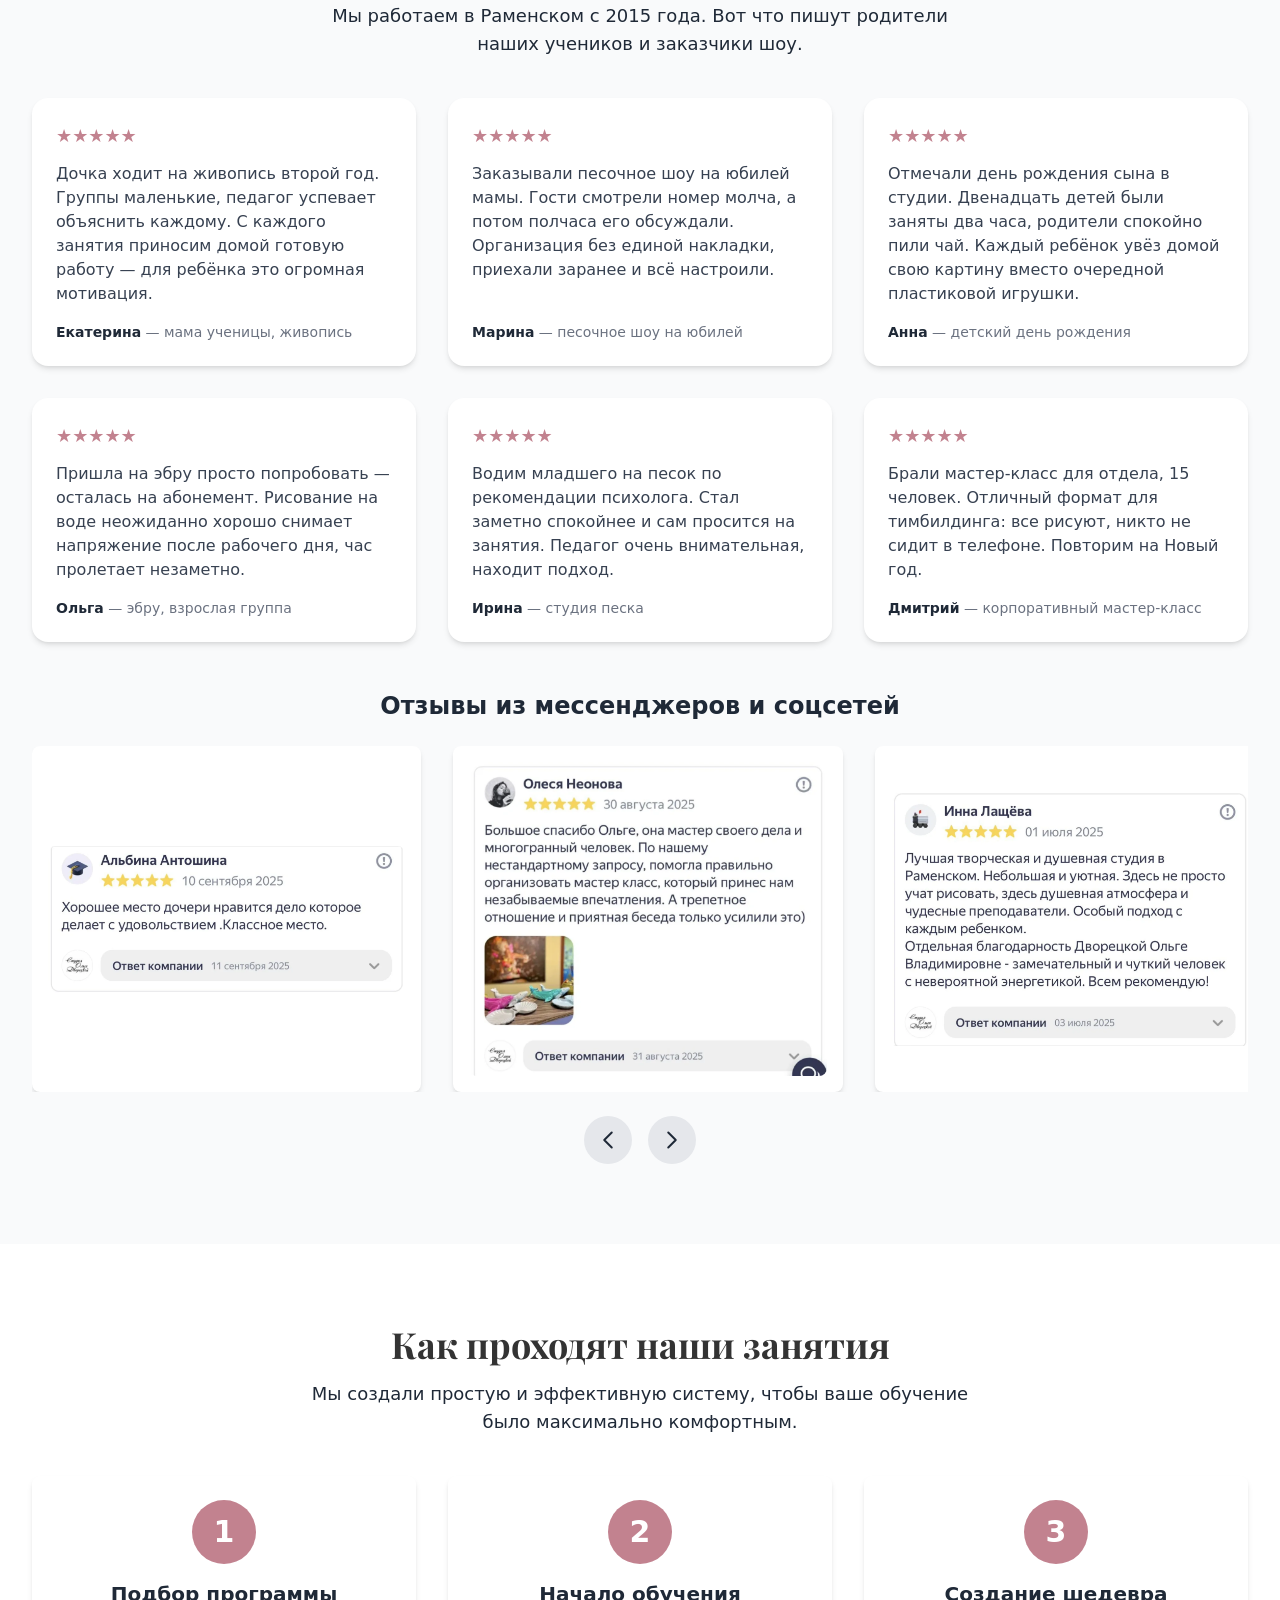
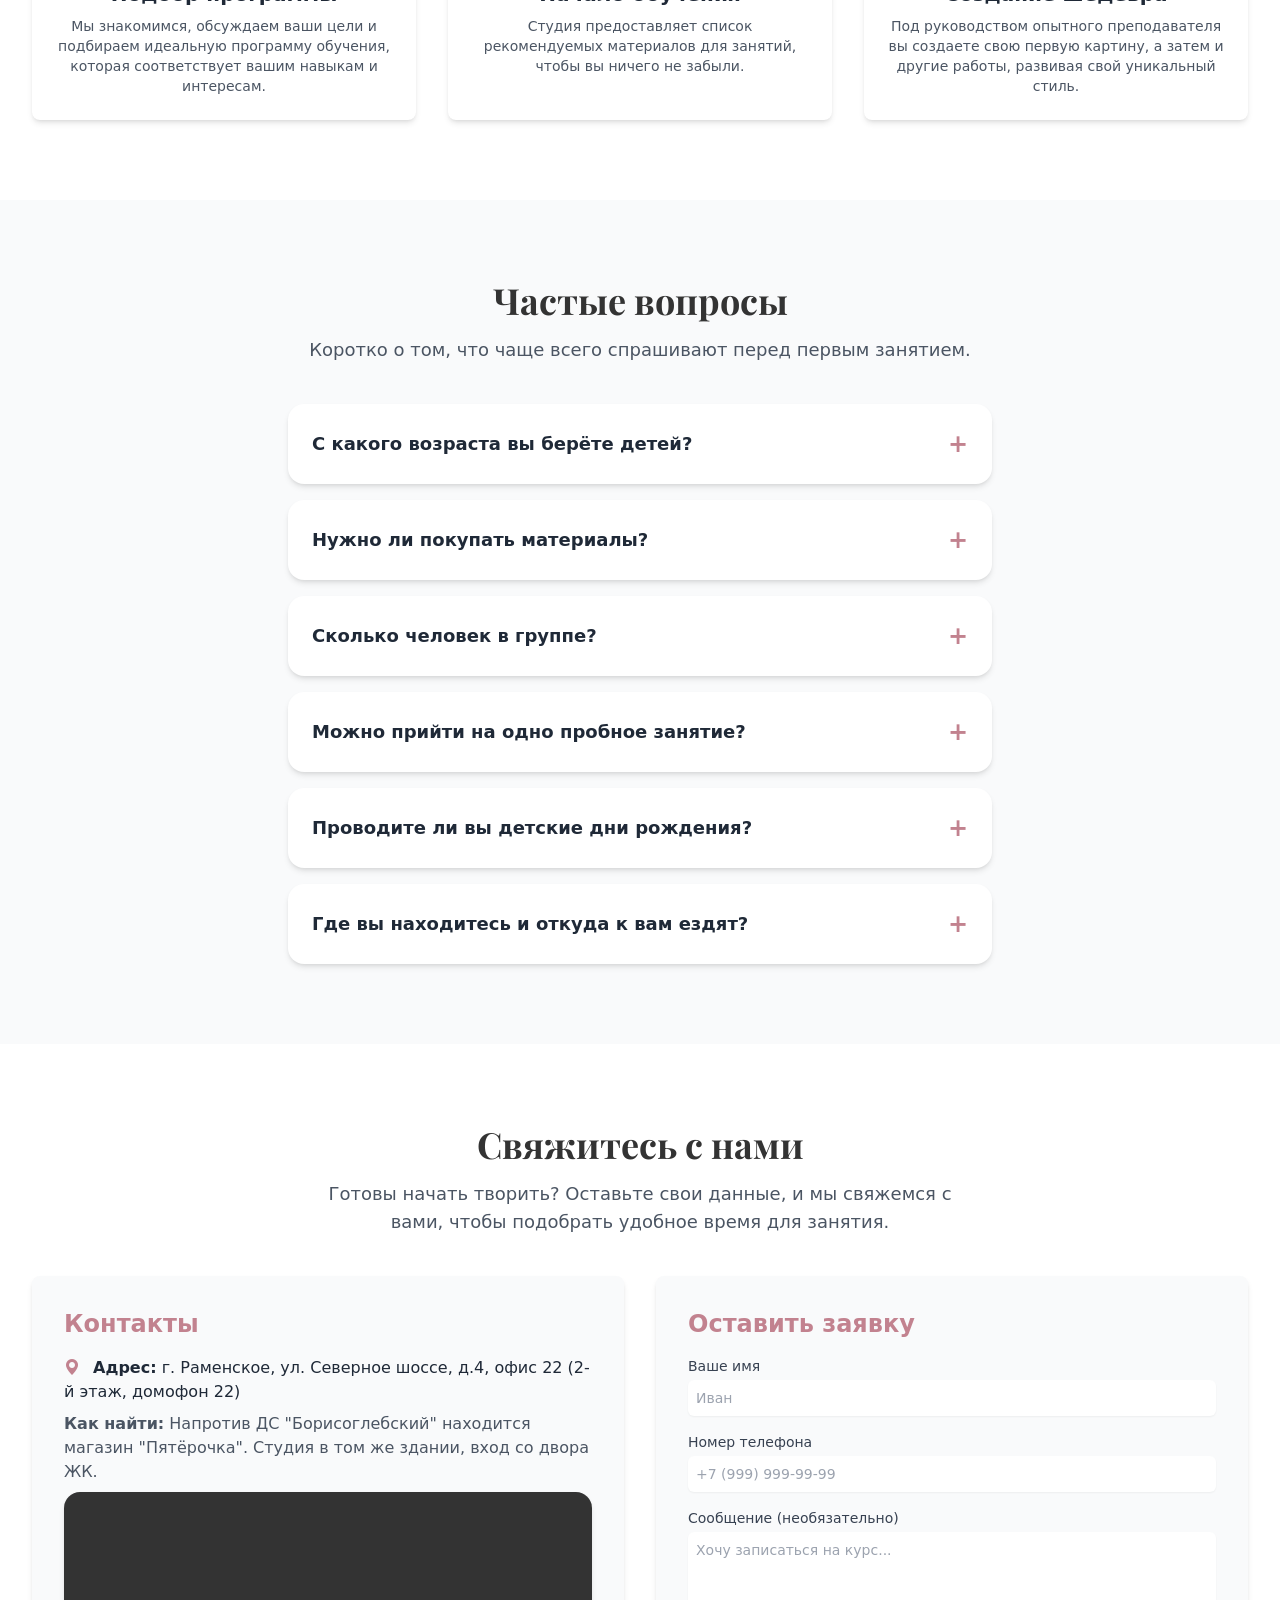
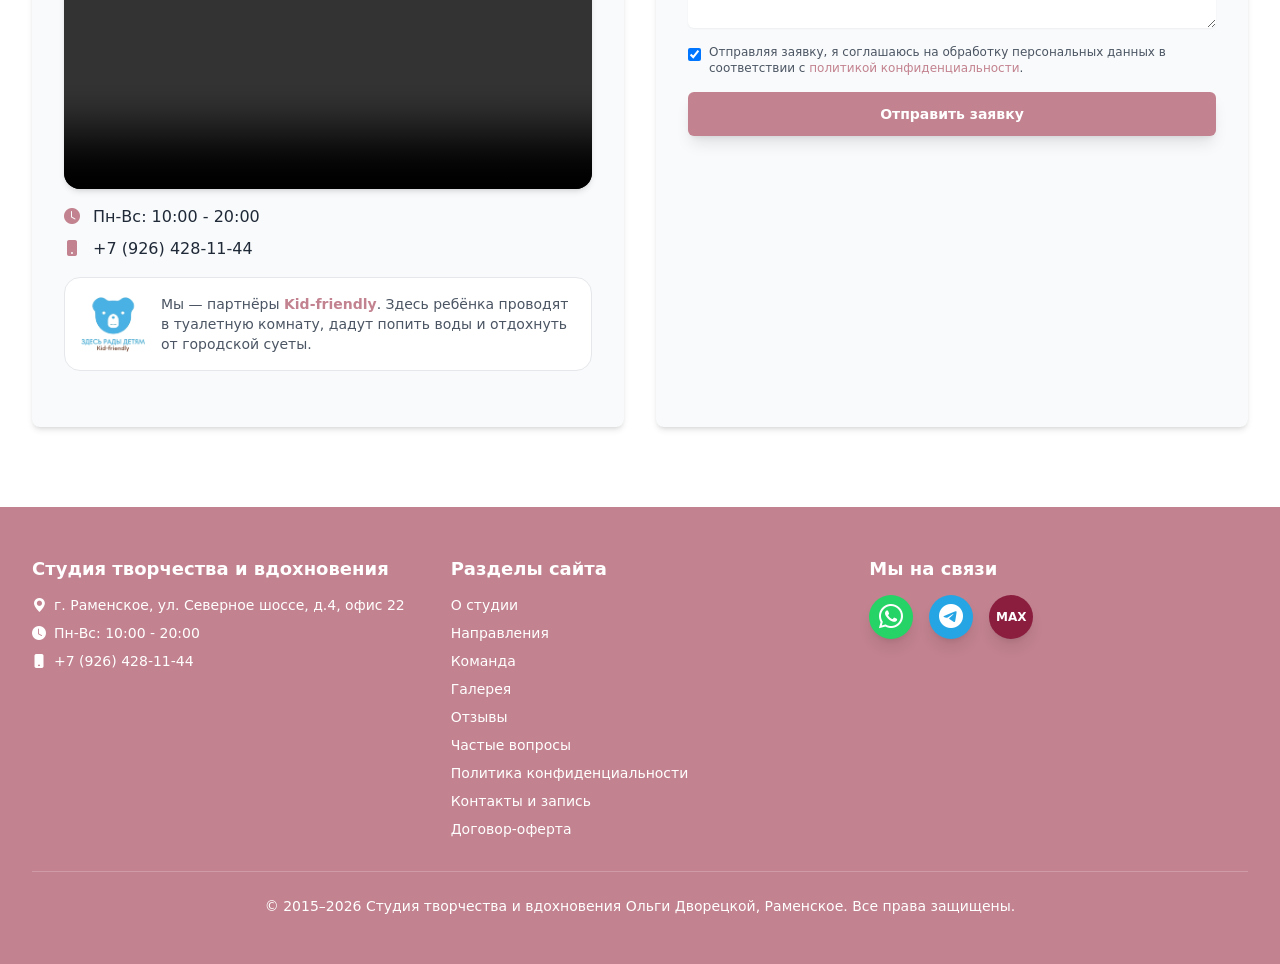
==== commit 9f853caa: "Кнопка Хаб" ====
--- a/index.html
+++ b/index.html
@@ -536,7 +536,7 @@
 .cd-b i{font-style:normal;font-size:.7rem;text-transform:uppercase;letter-spacing:.06em}
 </style>
 <style id="mobile-tune">@media(max-width:767px){#hero{padding-top:1.5rem!important;padding-bottom:2.5rem!important}#about,#directions,#teachers,#gallery,#testimonials,#how-it-works,#faq,#contact{padding-top:3rem!important;padding-bottom:3rem!important}.hero-stats{display:grid!important;grid-template-columns:repeat(3,1fr);gap:.5rem!important}.hero-stats>div{border:1px solid #e8d3d8;background:#fdf6f7;border-radius:.9rem;padding:.7rem .25rem}.hero-stats .text-4xl{font-size:1.5rem!important;line-height:1.1}.hero-stats .text-sm{font-size:.7rem!important;line-height:1.2;margin-top:.15rem}}</style>
-</head>
+<style>#hubbtn{position:fixed;left:1rem;bottom:1rem;z-index:800;background:#fff;color:#A56A75;border:2px solid #C2828F;border-radius:999px;padding:.5rem 1rem;font:600 .85rem Montserrat,sans-serif;text-decoration:none;box-shadow:0 6px 18px rgba(165,106,117,.3)}#hubbtn:hover{background:#C2828F;color:#fff}</style></head>
 <body class="font-sans text-gray-800">
 
 <header class="bg-white py-2 sticky top-0 z-50 shadow-md">
@@ -1994,5 +1994,6 @@
 document.querySelectorAll('header nav>a[href="#"],[data-top]').forEach(function(a){a.addEventListener('click',function(e){e.preventDefault();if(dd)dd.classList.add('hidden');window.scrollTo({top:0,behavior:'smooth'})})});
 })();
 </script>
+<a id="hubbtn" href="/hub/" rel="nofollow">Хаб</a>
 </body>
 </html>
